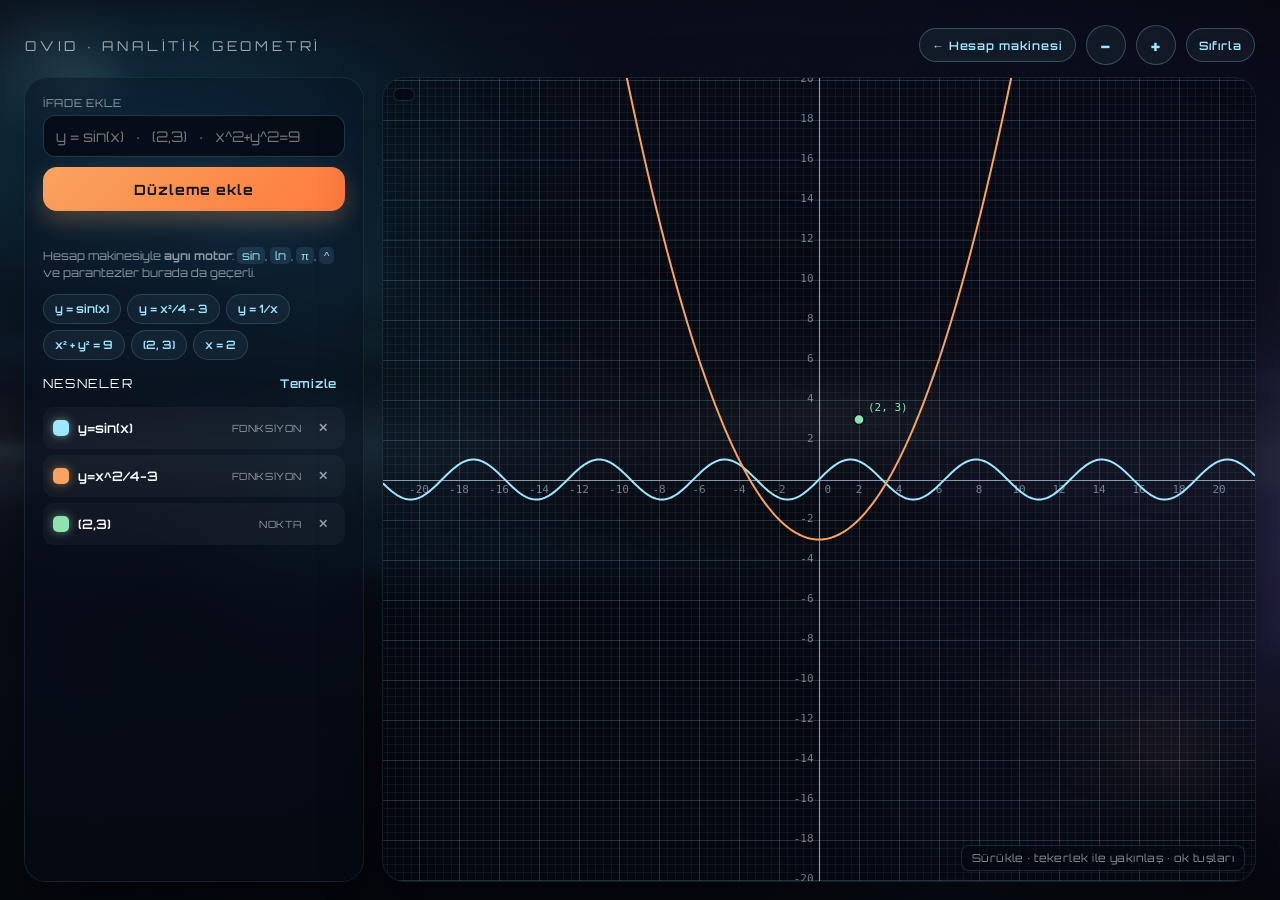
==== geometri.html @ 6dfebd9d "Add an analytic geometry page and split the engine out to share it The interaction model is the one " ====
<!DOCTYPE html>
<html lang="tr">
<head>
    <meta charset="UTF-8">
    <meta name="viewport" content="width=device-width, initial-scale=1.0">
    <meta name="description" content="Ovid Analitik Geometri — fonksiyon, nokta ve çemberleri koordinat düzleminde çiz. Hesap makinesiyle aynı motoru kullanır.">
    <meta name="theme-color" content="#05070d">
    <title>Ovid — Analitik Geometri</title>
    <link rel="manifest" href="manifest.json">
    <link rel="preconnect" href="https://fonts.googleapis.com">
    <link rel="preconnect" href="https://fonts.gstatic.com" crossorigin>
    <link href="https://fonts.googleapis.com/css2?family=Orbitron:wght@400;500;600;700;800;900&display=swap" rel="stylesheet">
    <link rel="stylesheet" href="style.css">
</head>
<body class="geo-page">

<div class="sky" aria-hidden="true">
  <div class="base"></div>
  <div class="bleed anim"></div>
  <div class="band anim"></div>
  <div class="neb neb-a anim"></div>
  <div class="neb neb-b anim"></div>
  <div class="wisp wisp-a anim"></div>
  <div class="wisp wisp-b anim"></div>
  <div class="neb neb-c anim"></div>
  <div class="dust anim"></div>
  <div class="graticule"></div>
  <div class="grain"></div>
  <div class="vignette"></div>
</div>

<header class="app-header">
    <h1 class="app-title">OVID · ANALİTİK GEOMETRİ</h1>

    <div class="header-tools">
        <a class="chip" href="index.html">← Hesap makinesi</a>
        <button id="zoom-out" class="icon-btn" type="button" aria-label="Uzaklaş" title="Uzaklaş">−</button>
        <button id="zoom-in" class="icon-btn" type="button" aria-label="Yakınlaş" title="Yakınlaş">+</button>
        <button id="zoom-reset" class="chip" type="button" title="Görünümü sıfırla">Sıfırla</button>
    </div>
</header>

<main class="geo-main">

    <!-- NESNE LİSTESİ -->
    <aside class="geo-side">
        <form id="obj-form" autocomplete="off">
            <label class="field">
                <span>İfade ekle</span>
                <input id="obj-input" type="text" spellcheck="false"
                       placeholder="y = sin(x)   ·   (2,3)   ·   x^2+y^2=9"
                       aria-describedby="obj-hint">
            </label>
            <button type="submit" class="mission-submit">Düzleme ekle</button>
        </form>

        <div id="obj-error" class="geo-error" role="status" aria-live="polite"></div>

        <p class="panel-hint" id="obj-hint">
            Hesap makinesiyle <strong>aynı motor</strong>: <code>sin</code>, <code>ln</code>,
            <code>π</code>, <code>^</code> ve parantezler burada da geçerli.
        </p>

        <div class="geo-samples">
            <button class="sample" type="button" data-expr="y=sin(x)">y = sin(x)</button>
            <button class="sample" type="button" data-expr="y=x^2/4-3">y = x²/4 − 3</button>
            <button class="sample" type="button" data-expr="y=1/x">y = 1/x</button>
            <button class="sample" type="button" data-expr="x^2+y^2=9">x² + y² = 9</button>
            <button class="sample" type="button" data-expr="(2,3)">(2, 3)</button>
            <button class="sample" type="button" data-expr="x=2">x = 2</button>
        </div>

        <div class="panel-head">
            <span>Nesneler</span>
            <button id="obj-clear" class="text-btn" type="button">Temizle</button>
        </div>

        <ul id="obj-list" class="obj-list"></ul>
        <p id="obj-empty" class="panel-empty" hidden>Henüz nesne yok.</p>
    </aside>

    <!-- DÜZLEM -->
    <section class="geo-plane">
        <canvas id="plane" tabindex="0"
                aria-label="Koordinat düzlemi. Ok tuşlarıyla kaydır, artı ve eksi ile yakınlaş."></canvas>
        <div id="readout" class="geo-readout" aria-live="off"></div>
        <div class="geo-hint">Sürükle · tekerlek ile yakınlaş · ok tuşları</div>
    </section>

</main>

<script src="engine.js"></script>
<script src="geometri.js"></script>
</body>
</html>
---- style.css ----
* {
    margin: 0;
    padding: 0;
    box-sizing: border-box;
}

:root {
    --display-bg: rgba(4, 9, 18, 0.55);
    --panel-bg: rgba(8, 16, 28, 0.55);
    --button-bg: rgba(255, 255, 255, 0.045);
    --button-hover: rgba(255, 255, 255, 0.11);
    --sci-bg: rgba(159, 231, 255, 0.06);
    --sci-hover: rgba(159, 231, 255, 0.14);
    --operator-color: #9fe7ff;
    --accent-color: #f8a45f;
    --text-color: #f5fbff;
    --muted-color: rgba(245, 251, 255, 0.55);
    --border-glow: rgba(159, 231, 255, 0.22);
    --ground: #05070d;

    /* fluid sizing tokens: scale with viewport instead of hard breakpoint cliffs */
    --gap-sm: clamp(5px, 1.2vh, 9px);
    --gap-md: clamp(7px, 1.9vw, 14px);
    --btn-h: clamp(44px, 8.4vh, 68px);
    --sci-h: clamp(30px, 5vh, 42px);
    --display-h: clamp(88px, 13.5vh, 150px);
}

html {
    height: 100%;
    color-scheme: dark;
}

body {
    min-height: 100vh;
    min-height: 100dvh;
    display: flex;
    flex-direction: column;
    overflow-x: hidden;
    overflow-y: auto;
    position: relative;
    isolation: isolate;
    background-color: #05070d;
    font-family: 'Orbitron', 'Segoe UI', sans-serif;
    color: var(--text-color);
}

/* ================= BACKGROUND =================
   The sky is drawn, not downloaded. Layer order behind the UI:
     -4  .sky      pure-CSS deep field (nebulae, dust, cluster, hero stars)
     -3  #skyflow  canvas parallax — the only part CSS cannot fake
     -1  .star-map contributor stars
   ============================================== */

#skyflow {
    position: fixed;
    inset: 0;
    z-index: -3;
    pointer-events: none;
    overflow: hidden;
}

#skyflow canvas {
    position: absolute;
    inset: 0;
    width: 100%;
    height: 100%;
    display: block;
}

/* a pool of calm at the centre so the readout always wins over the motion */
#skyflow::after {
    content: "";
    position: absolute;
    inset: -1px;
    background:
        radial-gradient(ellipse 30% 40% at 50% 50%, rgba(5, 7, 13, 0.82), rgba(5, 7, 13, 0.40) 55%, rgba(5, 7, 13, 0) 80%),
        radial-gradient(ellipse 130% 105% at 50% 50%, rgba(5, 7, 13, 0) 64%, rgba(5, 7, 13, 0.22) 100%);
}

/* ===========================================================================
   THE SKY — fixed, full-viewport, inert, behind all content.

   back .. front
     1  .base       deep wash, four colour zones         static
     2  .bleed      conic hue bleed                      160s rotate
     3  .band       galactic band + mottling             190s breathe
     4  .neb-a      cyan / teal cloud        screen      128s breathe
     5  .neb-b      indigo / violet cloud    screen      164s breathe
     6  .wisp-a     cyan filaments           screen      210s
     7  .wisp-b     violet filaments         screen      178s
     8  .neb-c      amber ember (sparing)    screen       96s breathe
     9  .dust       dark lanes               multiply    230s counter-drift
    --  moving stars are drawn by the canvas layer above, not here
    14  .heroes     bright suns + spikes                 twinkle
    15  .graticule  instrument hairlines                 static
    16  .grain      sensor noise (anti-banding)          static
    17  .vignette   falloff                              static
   =========================================================================== */

.sky {
  position: fixed;
  inset: 0;
  z-index: -4;
  pointer-events: none;
  overflow: hidden;
  background: var(--ground);
  isolation: isolate;   /* keep blend modes inside the sky */
  contain: strict;      /* nothing here can affect page layout or paint */
}
.sky > * {
  position: absolute;
  inset: 0;
  backface-visibility: hidden;
}
.sky .anim {
  animation-timing-function: ease-in-out;
  animation-iteration-count: infinite;
  will-change: transform, opacity;
}

/* --- 1. base wash --------------------------------------------------------
   Wide, shallow gradients sized in vmax so a 1440px desktop and a 375px phone
   see the same composition rather than the phone seeing one flat corner.
   Nothing here is a hard edge: a long exposure has none.                    */
.base {
  background:
    radial-gradient(92vmax 70vmax at 15% 6%,    rgba(30, 96, 130, .30) 0%, rgba(18, 52, 86, .11) 36%, rgba(5, 7, 13, 0) 66%),
    radial-gradient(76vmax 82vmax at 93% 20%,   rgba(50, 54, 130, .24) 0%, rgba(26, 30, 78, .09) 40%, rgba(5, 7, 13, 0) 68%),
    radial-gradient(84vmax 62vmax at 82% 100%,  rgba(92, 52, 108, .16) 0%, rgba(40, 24, 58, .06) 42%, rgba(5, 7, 13, 0) 70%),
    radial-gradient(52vmax 52vmax at 0% 88%,    rgba(14, 70, 84, .15) 0%, rgba(5, 7, 13, 0) 60%),
    /* the cavity: keeps most of the frame genuinely black so the clouds have
       something to be bright against */
    radial-gradient(64vmax 48vmax at 46% 74%,   rgba(3, 4, 9, .70) 0%, rgba(3, 4, 9, .25) 52%, rgba(5, 7, 13, 0) 82%),
    radial-gradient(150vmax 130vmax at 50% 46%, rgba(5, 7, 13, .10) 0%, rgba(4, 5, 11, .82) 70%, rgba(2, 3, 7, .96) 100%),
    var(--ground);
}

/* --- 2. colour bleed -----------------------------------------------------
   A conic sweep at very low opacity: the field is never one flat hue, it
   drifts warm-cool around the frame the way a stacked exposure does.        */
.bleed {
  inset: -50%;
  opacity: .3;
  mix-blend-mode: screen;
  background: conic-gradient(from 200deg at 50% 50%,
    rgba(24, 84, 116, .16) 0deg,
    rgba(52, 56, 132, .13) 78deg,
    rgba(96, 56, 112, .10) 155deg,
    rgba(140, 92, 60, .07) 218deg,
    rgba(30, 92, 112, .13) 296deg,
    rgba(24, 84, 116, .16) 360deg);
  animation-name: bleed-turn;
  animation-duration: 300s;
  animation-timing-function: linear;
}
@keyframes bleed-turn {
  from { transform: rotate(0deg)   scale(1); }
  to   { transform: rotate(360deg) scale(1); }
}

/* --- 3. galactic band ----------------------------------------------------
   An elongated wash of unresolved starlight, mottled so it isn't a stripe.
   Oversized before rotation so the corners are never exposed.               */
.band {
  inset: -45%;
  mix-blend-mode: screen;
  background:
    /* mottling — brighter knots along the band */
    radial-gradient(26vmax 7vmax at 22% 50%, rgba(190, 216, 240, .10) 0%, transparent 72%),
    radial-gradient(20vmax 5vmax at 58% 48%, rgba(214, 234, 252, .12) 0%, transparent 70%),
    radial-gradient(30vmax 6vmax at 82% 52%, rgba(168, 200, 232, .08) 0%, transparent 74%),
    /* the band itself */
    linear-gradient(0deg,
      rgba(5, 7, 13, 0)         41%,
      rgba(104, 142, 180, .055) 46.5%,
      rgba(176, 208, 236, .115) 50%,
      rgba(104, 142, 180, .055) 53.5%,
      rgba(5, 7, 13, 0)         59%);
  animation-name: band-breathe;
  animation-duration: 190s;
}
@keyframes band-breathe {
  0%, 100% { transform: rotate(-24deg) translate3d(0, 0, 0) scale(1);     opacity: .70; }
  50%      { transform: rotate(-24deg) translate3d(-1.4%, .9%, 0) scale(1.05); opacity: 1; }
}

/* --- 4/5/8. nebula clouds ------------------------------------------------
   No filter:blur() anywhere. The softness is baked into the gradient stops,
   so animating transform never forces the layer to be re-blurred per frame.  */
.neb { inset: -25%; mix-blend-mode: screen; }

.neb-a {
  background:
    radial-gradient(48vmax 36vmax at 24% 27%, rgba(28, 148, 192, .40) 0%, rgba(20, 96, 140, .18) 34%, rgba(12, 52, 88, .05) 58%, transparent 76%),
    radial-gradient(28vmax 40vmax at 36% 43%, rgba(58, 186, 218, .20) 0%, rgba(26, 108, 150, .07) 42%, transparent 72%),
    radial-gradient(12vmax 10vmax at 19% 21%, rgba(159, 231, 255, .26) 0%, transparent 68%),
    radial-gradient(6vmax 5vmax at 21% 23%,   rgba(214, 246, 255, .22) 0%, transparent 66%),
    radial-gradient(9vmax 7vmax  at 30% 33%,  rgba(120, 214, 246, .16) 0%, transparent 70%),
    radial-gradient(56vmax 26vmax at 58% 14%, rgba(32, 84, 140, .15) 0%, transparent 72%);
  animation-name: breathe-a;
  animation-duration: 128s;
}
@keyframes breathe-a {
  0%, 100% { transform: translate3d(0, 0, 0) scale(1);          opacity: .70; }
  50%      { transform: translate3d(2%, -1.5%, 0) scale(1.09);  opacity: 1; }
}

.neb-b {
  background:
    radial-gradient(44vmax 42vmax at 80% 64%, rgba(80, 80, 178, .30) 0%, rgba(48, 48, 118, .13) 38%, transparent 70%),
    radial-gradient(26vmax 30vmax at 90% 50%, rgba(132, 96, 196, .18) 0%, transparent 66%),
    radial-gradient(11vmax 10vmax at 84% 60%, rgba(168, 138, 224, .16) 0%, transparent 68%),
    radial-gradient(24vmax 20vmax at 66% 82%, rgba(46, 104, 176, .16) 0%, transparent 72%),
    radial-gradient(38vmax 22vmax at 38% 94%, rgba(40, 60, 130, .13) 0%, transparent 74%);
  animation-name: breathe-b;
  animation-duration: 164s;
}
@keyframes breathe-b {
  0%, 100% { transform: translate3d(0, 0, 0) scale(1.06);       opacity: .95; }
  50%      { transform: translate3d(-2.2%, 1.2%, 0) scale(1);   opacity: .64; }
}

/* --- 6/7. filaments ------------------------------------------------------
   Rotated elements holding very elongated ellipses. This directional streaking
   is what separates "nebula" from "purple blob" — CSS radial-gradients can't
   be rotated individually, so the whole layer is rotated instead.            */
.wisp { inset: -45%; mix-blend-mode: screen; }

.wisp-a {
  background:
    radial-gradient(34vmax 2.6vmax at 34% 44%, rgba(72, 202, 240, .15) 0%, transparent 74%),
    radial-gradient(25vmax 1.8vmax at 26% 50%, rgba(159, 231, 255, .12) 0%, transparent 72%),
    radial-gradient(42vmax 3.4vmax at 47% 56%, rgba(40, 148, 200, .11) 0%, transparent 76%),
    radial-gradient(18vmax 1.4vmax at 30% 39%, rgba(200, 244, 255, .10) 0%, transparent 70%);
  animation-name: wisp-a-move;
  animation-duration: 210s;
}
@keyframes wisp-a-move {
  0%, 100% { transform: rotate(-34deg) translate3d(0, 0, 0) scale(1);    opacity: .62; }
  50%      { transform: rotate(-34deg) translate3d(1.6%, -1%, 0) scale(1.07); opacity: 1; }
}

.wisp-b {
  background:
    radial-gradient(38vmax 2.8vmax at 62% 52%, rgba(124, 96, 214, .13) 0%, transparent 74%),
    radial-gradient(27vmax 2vmax   at 70% 46%, rgba(78, 110, 220, .11) 0%, transparent 72%),
    radial-gradient(21vmax 1.6vmax at 58% 60%, rgba(168, 132, 232, .09) 0%, transparent 72%);
  animation-name: wisp-b-move;
  animation-duration: 178s;
}
@keyframes wisp-b-move {
  0%, 100% { transform: rotate(19deg) translate3d(0, 0, 0) scale(1.05);  opacity: .95; }
  50%      { transform: rotate(19deg) translate3d(-1.4%, 1.2%, 0) scale(1); opacity: .55; }
}

/* amber is the rare accent: one small warm ember, deliberately faint */
.neb-c {
  background:
    radial-gradient(16vmax 13vmax at 77% 72%, rgba(248, 164, 95, .20) 0%, rgba(186, 104, 56, .07) 42%, transparent 72%),
    radial-gradient(6vmax 5vmax   at 78% 73%, rgba(255, 202, 154, .17) 0%, transparent 64%),
    radial-gradient(9vmax 4vmax   at 71% 68%, rgba(248, 164, 95, .09) 0%, transparent 70%),
    radial-gradient(11vmax 9vmax  at 10% 9%,  rgba(248, 164, 95, .05) 0%, transparent 70%);
  animation-name: breathe-c;
  animation-duration: 96s;
}
@keyframes breathe-c {
  0%, 100% { transform: translate3d(0, 0, 0) scale(1);           opacity: .55; }
  50%      { transform: translate3d(-1%, -.8%, 0) scale(1.12);   opacity: .95; }
}

/* --- 9. dark dust lanes --------------------------------------------------
   Multiplying the ground colour back over the clouds carves negative space
   into them. Rotated so the lanes run with the band, not across it.          */
.dust {
  inset: -45%;
  mix-blend-mode: multiply;
  opacity: .9;
  /* Every stop runs colour -> fully transparent at 100%, so there is no edge
     anywhere; aspect ratios stay under ~4:1 so these read as density, not as
     streaks across the plate. */
  background:
    radial-gradient(20vmax 6vmax   at 37% 45%, rgba(5, 7, 13, .60), rgba(5, 7, 13, 0) 100%),
    radial-gradient(13vmax 4.5vmax at 25% 49%, rgba(5, 7, 13, .50), rgba(5, 7, 13, 0) 100%),
    radial-gradient(24vmax 7vmax   at 57% 53%, rgba(5, 7, 13, .52), rgba(5, 7, 13, 0) 100%),
    radial-gradient(11vmax 8vmax   at 45% 38%, rgba(5, 7, 13, .42), rgba(5, 7, 13, 0) 100%),
    radial-gradient(16vmax 5vmax   at 70% 58%, rgba(5, 7, 13, .46), rgba(5, 7, 13, 0) 100%),
    radial-gradient(9vmax 7vmax    at 64% 66%, rgba(5, 7, 13, .34), rgba(5, 7, 13, 0) 100%),
    radial-gradient(13vmax 4vmax   at 81% 43%, rgba(5, 7, 13, .38), rgba(5, 7, 13, 0) 100%),
    radial-gradient(8vmax 6vmax    at 30% 61%, rgba(5, 7, 13, .32), rgba(5, 7, 13, 0) 100%),
    radial-gradient(15vmax 5vmax   at 18% 40%, rgba(5, 7, 13, .36), rgba(5, 7, 13, 0) 100%);
  animation-name: dust-drift;
  animation-duration: 230s;
}
@keyframes dust-drift {
  0%, 100% { transform: rotate(-30deg) translate3d(0, 0, 0) scale(1.04); }
  50%      { transform: rotate(-30deg) translate3d(-1.4%, .9%, 0) scale(1); }
}

/* --- 13b. globular cluster ----------------------------------------------
   A single non-tiling knot of resolved pinpoints with its own unresolved
   glow, sitting inside the cyan nebulosity. Pure detail — but it is the
   detail that makes the frame read as a telescope plate. */
.cluster {
  inset: auto;
  left: 23%; top: 31%;
  width: 150px; height: 150px;
  margin: -75px 0 0 -75px;
  background-image:
    radial-gradient(circle at 124.93px 20.67px,rgba(255,255,255,0.54) 0,rgba(255,255,255,0.54) 0.51px,rgba(255,255,255,0.16) 0.97px,rgba(255,255,255,0) 1.73px),radial-gradient(circle at 62.63px 108.38px,rgba(208,232,255,0.5) 0,rgba(208,232,255,0.5) 0.96px,rgba(208,232,255,0.15) 1.83px,rgba(208,232,255,0) 3.27px),radial-gradient(circle at 56.65px 118.75px,rgba(208,232,255,0.51) 0,rgba(208,232,255,0.51) 0.79px,rgba(208,232,255,0.15) 1.49px,rgba(208,232,255,0) 2.67px),radial-gradient(circle at 123.86px 118.48px,rgba(208,232,255,0.49) 0,rgba(208,232,255,0.49) 0.54px,rgba(208,232,255,0.15) 1.03px,rgba(208,232,255,0) 1.84px),radial-gradient(circle at 90.01px 122.84px,rgba(255,255,255,0.5) 0,rgba(255,255,255,0.5) 0.79px,rgba(255,255,255,0.15) 1.5px,rgba(255,255,255,0) 2.68px),radial-gradient(circle at 69.11px 14.01px,rgba(255,255,255,0.59) 0,rgba(255,255,255,0.59) 0.56px,rgba(255,255,255,0.18) 1.07px,rgba(255,255,255,0) 1.91px),radial-gradient(circle at 137.62px 90.5px,rgba(208,232,255,0.41) 0,rgba(208,232,255,0.41) 0.55px,rgba(208,232,255,0.12) 1.05px,rgba(208,232,255,0) 1.88px),radial-gradient(circle at 80.92px 120.73px,rgba(208,232,255,0.71) 0,rgba(208,232,255,0.71) 0.73px,rgba(208,232,255,0.21) 1.4px,rgba(208,232,255,0) 2.5px),radial-gradient(circle at 60.76px 134.28px,rgba(255,255,255,0.46) 0,rgba(255,255,255,0.46) 0.61px,rgba(255,255,255,0.14) 1.16px,rgba(255,255,255,0) 2.08px),radial-gradient(circle at 101.43px 133.52px,rgba(255,255,255,0.38) 0,rgba(255,255,255,0.38) 0.63px,rgba(255,255,255,0.11) 1.19px,rgba(255,255,255,0) 2.13px),radial-gradient(circle at 32.55px 39.31px,rgba(208,232,255,0.39) 0,rgba(208,232,255,0.39) 0.71px,rgba(208,232,255,0.12) 1.34px,rgba(208,232,255,0) 2.41px),radial-gradient(circle at 138.97px 100.19px,rgba(255,255,255,0.51) 0,rgba(255,255,255,0.51) 0.56px,rgba(255,255,255,0.15) 1.07px,rgba(255,255,255,0) 1.92px),radial-gradient(circle at 30.9px 66.41px,rgba(208,232,255,0.46) 0,rgba(208,232,255,0.46) 0.67px,rgba(208,232,255,0.14) 1.27px,rgba(208,232,255,0) 2.27px),radial-gradient(circle at 7.15px 88.17px,rgba(208,232,255,0.42) 0,rgba(208,232,255,0.42) 0.52px,rgba(208,232,255,0.13) 0.99px,rgba(208,232,255,0) 1.78px),radial-gradient(circle at 106.89px 39.19px,rgba(208,232,255,0.41) 0,rgba(208,232,255,0.41) 0.81px,rgba(208,232,255,0.12) 1.55px,rgba(208,232,255,0) 2.77px),radial-gradient(circle at 133.67px 63.54px,rgba(208,232,255,0.38) 0,rgba(208,232,255,0.38) 0.6px,rgba(208,232,255,0.11) 1.14px,rgba(208,232,255,0) 2.04px),radial-gradient(circle at 17.66px 49.49px,rgba(208,232,255,0.6) 0,rgba(208,232,255,0.6) 0.61px,rgba(208,232,255,0.18) 1.15px,rgba(208,232,255,0) 2.06px),radial-gradient(circle at 24.1px 85.63px,rgba(255,255,255,0.64) 0,rgba(255,255,255,0.64) 0.61px,rgba(255,255,255,0.19) 1.16px,rgba(255,255,255,0) 2.08px),radial-gradient(circle at 137.29px 85.6px,rgba(255,255,255,0.61) 0,rgba(255,255,255,0.61) 0.54px,rgba(255,255,255,0.18) 1.02px,rgba(255,255,255,0) 1.83px),radial-gradient(circle at 80.01px 23.59px,rgba(208,232,255,0.56) 0,rgba(208,232,255,0.56) 0.6px,rgba(208,232,255,0.17) 1.14px,rgba(208,232,255,0) 2.04px),radial-gradient(circle at 87.81px 12.24px,rgba(208,232,255,0.59) 0,rgba(208,232,255,0.59) 0.56px,rgba(208,232,255,0.18) 1.07px,rgba(208,232,255,0) 1.91px),radial-gradient(circle at 66.92px 140.73px,rgba(255,255,255,0.55) 0,rgba(255,255,255,0.55) 0.6px,rgba(255,255,255,0.16) 1.15px,rgba(255,255,255,0) 2.05px),radial-gradient(circle at 106.39px 66.7px,rgba(255,255,255,0.46) 0,rgba(255,255,255,0.46) 0.7px,rgba(255,255,255,0.14) 1.34px,rgba(255,255,255,0) 2.4px),radial-gradient(circle at 74.3px 37.39px,rgba(208,232,255,0.72) 0,rgba(208,232,255,0.72) 0.59px,rgba(208,232,255,0.22) 1.12px,rgba(208,232,255,0) 2px),radial-gradient(circle at 61.91px 103.94px,rgba(208,232,255,0.66) 0,rgba(208,232,255,0.66) 0.55px,rgba(208,232,255,0.2) 1.05px,rgba(208,232,255,0) 1.88px),radial-gradient(circle at 36.53px 113.1px,rgba(208,232,255,0.66) 0,rgba(208,232,255,0.66) 0.76px,rgba(208,232,255,0.2) 1.45px,rgba(208,232,255,0) 2.6px),radial-gradient(circle at 27.04px 30.12px,rgba(208,232,255,0.5) 0,rgba(208,232,255,0.5) 0.52px,rgba(208,232,255,0.15) 0.98px,rgba(208,232,255,0) 1.75px),radial-gradient(circle at 49.65px 114.66px,rgba(208,232,255,0.47) 0,rgba(208,232,255,0.47) 0.79px,rgba(208,232,255,0.14) 1.5px,rgba(208,232,255,0) 2.68px),radial-gradient(circle at 24.99px 84.06px,rgba(208,232,255,0.4) 0,rgba(208,232,255,0.4) 0.74px,rgba(208,232,255,0.12) 1.41px,rgba(208,232,255,0) 2.53px),radial-gradient(circle at 113.23px 38.68px,rgba(208,232,255,0.6) 0,rgba(208,232,255,0.6) 0.56px,rgba(208,232,255,0.18) 1.06px,rgba(208,232,255,0) 1.9px),radial-gradient(circle at 62.2px 108.96px,rgba(208,232,255,0.68) 0,rgba(208,232,255,0.68) 0.85px,rgba(208,232,255,0.2) 1.61px,rgba(208,232,255,0) 2.89px),radial-gradient(circle at 64.72px 100.61px,rgba(208,232,255,0.65) 0,rgba(208,232,255,0.65) 0.64px,rgba(208,232,255,0.19) 1.21px,rgba(208,232,255,0) 2.17px),radial-gradient(circle at 116.54px 83.12px,rgba(208,232,255,0.7) 0,rgba(208,232,255,0.7) 0.55px,rgba(208,232,255,0.21) 1.05px,rgba(208,232,255,0) 1.88px),radial-gradient(circle at 91.22px 66.72px,rgba(208,232,255,0.65) 0,rgba(208,232,255,0.65) 1.26px,rgba(208,232,255,0.2) 2.39px,rgba(208,232,255,0) 4.27px),radial-gradient(circle at 60.04px 40.15px,rgba(208,232,255,0.53) 0,rgba(208,232,255,0.53) 0.84px,rgba(208,232,255,0.16) 1.6px,rgba(208,232,255,0) 2.85px),radial-gradient(circle at 54.78px 100.1px,rgba(255,255,255,0.77) 0,rgba(255,255,255,0.77) 0.62px,rgba(255,255,255,0.23) 1.17px,rgba(255,255,255,0) 2.1px),radial-gradient(circle at 103.1px 138.35px,rgba(255,255,255,0.4) 0,rgba(255,255,255,0.4) 0.57px,rgba(255,255,255,0.12) 1.09px,rgba(255,255,255,0) 1.94px),radial-gradient(circle at 58.1px 51.49px,rgba(255,255,255,0.75) 0,rgba(255,255,255,0.75) 0.59px,rgba(255,255,255,0.22) 1.13px,rgba(255,255,255,0) 2.01px),radial-gradient(circle at 112.41px 88.38px,rgba(208,232,255,0.66) 0,rgba(208,232,255,0.66) 0.94px,rgba(208,232,255,0.2) 1.79px,rgba(208,232,255,0) 3.2px),radial-gradient(circle at 22.59px 52.47px,rgba(208,232,255,0.48) 0,rgba(208,232,255,0.48) 0.62px,rgba(208,232,255,0.15) 1.19px,rgba(208,232,255,0) 2.12px),radial-gradient(circle at 100.02px 33.07px,rgba(255,255,255,0.64) 0,rgba(255,255,255,0.64) 0.69px,rgba(255,255,255,0.19) 1.32px,rgba(255,255,255,0) 2.36px),radial-gradient(circle at 104.55px 59.71px,rgba(208,232,255,0.51) 0,rgba(208,232,255,0.51) 0.92px,rgba(208,232,255,0.15) 1.74px,rgba(208,232,255,0) 3.12px),radial-gradient(circle at 82.12px 116.03px,rgba(208,232,255,0.62) 0,rgba(208,232,255,0.62) 0.8px,rgba(208,232,255,0.18) 1.52px,rgba(208,232,255,0) 2.72px),radial-gradient(circle at 45.91px 18.4px,rgba(255,255,255,0.49) 0,rgba(255,255,255,0.49) 0.63px,rgba(255,255,255,0.15) 1.2px,rgba(255,255,255,0) 2.15px),radial-gradient(circle at 14.34px 97.49px,rgba(255,255,255,0.55) 0,rgba(255,255,255,0.55) 0.51px,rgba(255,255,255,0.16) 0.97px,rgba(255,255,255,0) 1.74px),radial-gradient(circle at 108.89px 48.6px,rgba(208,232,255,0.63) 0,rgba(208,232,255,0.63) 0.61px,rgba(208,232,255,0.19) 1.15px,rgba(208,232,255,0) 2.06px),radial-gradient(circle at 90.45px 80.83px,rgba(208,232,255,0.51) 0,rgba(208,232,255,0.51) 0.95px,rgba(208,232,255,0.15) 1.8px,rgba(208,232,255,0) 3.23px),radial-gradient(circle at 45.57px 128.21px,rgba(208,232,255,0.39) 0,rgba(208,232,255,0.39) 0.56px,rgba(208,232,255,0.12) 1.06px,rgba(208,232,255,0) 1.89px),radial-gradient(circle at 91.19px 94.04px,rgba(208,232,255,0.68) 0,rgba(208,232,255,0.68) 0.52px,rgba(208,232,255,0.21) 0.99px,rgba(208,232,255,0) 1.77px),radial-gradient(circle at 64.62px 51.37px,rgba(208,232,255,0.79) 0,rgba(208,232,255,0.79) 0.96px,rgba(208,232,255,0.24) 1.82px,rgba(208,232,255,0) 3.25px),radial-gradient(circle at 88.93px 71.11px,rgba(255,255,255,0.59) 0,rgba(255,255,255,0.59) 0.98px,rgba(255,255,255,0.18) 1.86px,rgba(255,255,255,0) 3.33px),radial-gradient(circle at 65.87px 47.94px,rgba(208,232,255,0.61) 0,rgba(208,232,255,0.61) 0.73px,rgba(208,232,255,0.18) 1.39px,rgba(208,232,255,0) 2.48px),
    radial-gradient(circle closest-side, rgba(190, 230, 255, .09) 0%, rgba(110, 180, 224, .03) 36%, rgba(159, 231, 255, 0) 68%);
  background-repeat: no-repeat;
  animation-name: cluster-breathe;
  animation-duration: 74s;
  animation-timing-function: ease-in-out;
  animation-iteration-count: infinite;
  will-change: transform, opacity;
}
@keyframes cluster-breathe {
  0%, 100% { transform: scale(1);    opacity: .78; }
  50%      { transform: scale(1.04); opacity: 1; }
}

/* --- 14. hero stars ------------------------------------------------------ */
.hero {
  position: absolute;
  width: var(--s); height: var(--s);
  margin-left: calc(var(--s) / -2);
  margin-top: calc(var(--s) / -2);
  opacity: var(--base);
  background: radial-gradient(circle closest-side,
    rgba(255, 255, 255, .98) 0%,
    rgba(255, 255, 255, .62) 5%,
    rgba(var(--tint), .34) 12%,
    rgba(var(--tint), .13) 25%,
    rgba(var(--tint), .04) 45%,
    rgba(var(--tint), 0)   72%);
  animation-name: twinkle;
  animation-timing-function: ease-in-out;
  animation-iteration-count: infinite;
  will-change: transform, opacity;
}
/* four-point diffraction spikes — what makes it read as a telescope plate */
.hero::before, .hero::after {
  content: "";
  position: absolute;
  left: 50%; top: 50%;
  width: calc(var(--s) * var(--spike));
  height: 1px;
  margin-left: calc(var(--s) * var(--spike) / -2);
  margin-top: -.5px;
  background: linear-gradient(90deg,
    rgba(var(--tint), 0)   0%,
    rgba(var(--tint), .06) 32%,
    rgba(255, 255, 255, .38) 50%,
    rgba(var(--tint), .06) 68%,
    rgba(var(--tint), 0)   100%);
}
.hero::after { transform: rotate(90deg); transform-origin: 50% 50%; }
@keyframes twinkle {
  0%, 100% { transform: scale(.90); opacity: calc(var(--base) * .58); }
  50%      { transform: scale(1.07); opacity: var(--base); }
}

  .h1 { --s: 74px; --tint: 159,231,255; --spike: 3.6; --base: 0.8;
    left: 16%; top: 21%; animation-duration: 11s; animation-delay: 0s; }
  .h2 { --s: 96px; --tint: 255,224,192; --spike: 4; --base: 0.95;
    left: 73%; top: 15%; animation-duration: 15s; animation-delay: -4s; }
  .h3 { --s: 60px; --tint: 159,231,255; --spike: 3.2; --base: 0.62;
    left: 89%; top: 62%; animation-duration: 9s; animation-delay: -2s; }
  .h4 { --s: 66px; --tint: 248,164,95; --spike: 3.2; --base: 0.55;
    left: 29%; top: 79%; animation-duration: 13s; animation-delay: -7s; }
  .h5 { --s: 46px; --tint: 208,232,255; --spike: 2.8; --base: 0.42;
    left: 60%; top: 41%; animation-duration: 8s; animation-delay: -5s; }
  .h6 { --s: 52px; --tint: 208,232,255; --spike: 2.8; --base: 0.46;
    left: 7%; top: 58%; animation-duration: 17s; animation-delay: -11s; }
  .h7 { --s: 50px; --tint: 159,231,255; --spike: 2.8; --base: 0.4;
    left: 44%; top: 7%; animation-duration: 12s; animation-delay: -9s; }

/* --- 15. instrument graticule -------------------------------------------
   Measurement hairlines at the threshold of visibility, masked out of the
   centre so they never compete with the UI. Plate texture, not decoration.  */
.graticule {
  opacity: .34;
  background:
    repeating-linear-gradient(90deg, rgba(159, 231, 255, .05) 0 1px, transparent 1px 128px),
    repeating-linear-gradient(0deg,  rgba(159, 231, 255, .04) 0 1px, transparent 1px 128px);
  -webkit-mask-image: radial-gradient(115% 105% at 50% 50%, transparent 34%, rgba(0, 0, 0, .45) 68%, #000 100%);
          mask-image: radial-gradient(115% 105% at 50% 50%, transparent 34%, rgba(0, 0, 0, .45) 68%, #000 100%);
}

/* --- 16. sensor grain ----------------------------------------------------
   Two passes. 'overlay' dithers the huge soft gradients — this is the
   anti-banding workhorse on a wide display. 'screen' adds hot-pixel glitter. */
.grain {
  background-image: url("data:image/svg+xml,%3Csvg xmlns='http://www.w3.org/2000/svg' width='220' height='220'%3E%3Cfilter id='n' x='0' y='0'%3E%3CfeTurbulence type='fractalNoise' baseFrequency='0.9' numOctaves='4' seed='7' stitchTiles='stitch'/%3E%3C/filter%3E%3Crect width='220' height='220' filter='url(%23n)'/%3E%3C/svg%3E");
  background-size: 220px 220px;
  opacity: .14;
  mix-blend-mode: overlay;
}
.grain-2 {
  background-image: url("data:image/svg+xml,%3Csvg xmlns='http://www.w3.org/2000/svg' width='180' height='180'%3E%3Cfilter id='n' x='0' y='0'%3E%3CfeTurbulence type='fractalNoise' baseFrequency='0.62' numOctaves='3' seed='19' stitchTiles='stitch'/%3E%3C/filter%3E%3Crect width='180' height='180' filter='url(%23n)'/%3E%3C/svg%3E");
  background-size: 180px 180px;
  opacity: .04;
  mix-blend-mode: screen;
}

/* --- 17. vignette -------------------------------------------------------- */
.vignette {
  background:
    radial-gradient(122% 100% at 50% 44%, transparent 22%, rgba(4, 6, 12, .30) 52%, rgba(3, 4, 9, .74) 82%, rgba(1, 2, 5, .96) 100%),
    linear-gradient(180deg, rgba(4, 6, 12, .46) 0%, transparent 18%, transparent 72%, rgba(4, 6, 12, .60) 100%);
}

/* ===========================================================================
   REDUCED MOTION — the sky holds its pose.
   =========================================================================== */
@media (prefers-reduced-motion: reduce) {
  .sky *, .sky *::before, .sky *::after {
    animation: none !important;
    transition: none !important;
  }
  /* park the breathing layers near their mid-state so nothing looks unfinished */
  .band   { transform: rotate(-24deg) scale(1.03); opacity: .86; }
  .neb-a  { transform: scale(1.05); opacity: .88; }
  .neb-b  { transform: scale(1.03); opacity: .82; }
  .neb-c  { transform: scale(1.06); opacity: .78; }
  .wisp-a { transform: rotate(-34deg) scale(1.04); opacity: .84; }
  .wisp-b { transform: rotate(19deg) scale(1.03); opacity: .78; }
  .dust   { transform: rotate(-30deg) scale(1.02); }
  .hero   { transform: scale(1); }
}

/* ================= HEADER ================= */

.app-header {
    display: flex;
    align-items: center;
    justify-content: space-between;
    margin: clamp(14px, 3.5vh, 25px) clamp(14px, 4vw, 25px) clamp(6px, 1.5vh, 12px);
    position: relative;
    z-index: 65;
}

.app-title {
    font-weight: 400;
    font-size: clamp(0.65rem, 2.2vw, 0.85rem);
    letter-spacing: 0.28em;
    color: rgba(255, 255, 255, 0.6);
    white-space: nowrap;
    flex-shrink: 0;
}

.header-tools {
    display: flex;
    align-items: center;
    gap: clamp(6px, 1.6vw, 10px);
}

.chip {
    height: clamp(28px, 6vw, 34px);
    padding: 0 clamp(8px, 2vw, 12px);
    border-radius: 999px;
    border: 1px solid rgba(159, 231, 255, 0.25);
    background: var(--sci-bg);
    color: var(--operator-color);
    font-family: inherit;
    font-size: clamp(0.6rem, 1.8vw, 0.72rem);
    font-weight: 600;
    letter-spacing: 0.08em;
    cursor: pointer;
    transition: background 0.2s ease, box-shadow 0.2s ease, transform 0.2s ease;
}

.chip:hover {
    background: var(--sci-hover);
    box-shadow: 0 0 14px rgba(159, 231, 255, 0.25);
    transform: translateY(-1px);
}

.sr-only {
    position: absolute;
    width: 1px;
    height: 1px;
    padding: 0;
    margin: -1px;
    overflow: hidden;
    clip: rect(0, 0, 0, 0);
    white-space: nowrap;
    border: 0;
}

.icon-btn {
    width: clamp(32px, 7vw, 40px);
    height: clamp(32px, 7vw, 40px);
    display: flex;
    align-items: center;
    justify-content: center;
    border-radius: 50%;
    border: 1px solid rgba(159, 231, 255, 0.25);
    background: var(--sci-bg);
    color: var(--operator-color);
    cursor: pointer;
    transition: background 0.2s ease, box-shadow 0.2s ease, transform 0.2s ease;
}

.icon-btn:hover {
    background: var(--sci-hover);
    box-shadow: 0 0 16px rgba(159, 231, 255, 0.3);
    transform: translateY(-2px);
}

/* ================= LAYOUT ================= */

.main-section {
    flex: 1;
    display: flex;
    justify-content: center;
    align-items: center;
    padding: clamp(8px, 2vh, 16px) clamp(10px, 4vw, 24px);
    min-height: 0;
    /* purely a centring wrapper — it must not swallow pointer events, or the
       contributor stars behind it become unreachable */
    pointer-events: none;
}

.calculator,
.side-panel {
    pointer-events: auto;
}

/* CALCULATOR
   The sky behind is now genuinely bright in places, so the instrument needs
   its own body to sit in — otherwise the keys dissolve into the nebula. */
.calculator {
    width: min(425px, 100%);
    padding: clamp(12px, 3vw, 26px) clamp(12px, 3vw, 26px) clamp(10px, 2.4vw, 18px);
    display: flex;
    flex-direction: column;
    justify-content: center;
    gap: 0;
    position: relative;
    transform: translateY(0);
    transition: transform 0.3s ease, box-shadow 0.3s ease;

    background: linear-gradient(
        180deg,
        rgba(10, 18, 32, 0.52),
        rgba(6, 11, 20, 0.62)
    );
    border: 1px solid rgba(159, 231, 255, 0.09);
    border-radius: clamp(22px, 4vw, 32px);
    backdrop-filter: blur(18px) saturate(115%);
    -webkit-backdrop-filter: blur(18px) saturate(115%);
    box-shadow:
        0 24px 60px rgba(0, 0, 0, 0.5),
        inset 0 1px 0 rgba(255, 255, 255, 0.05);
}

.calculator:hover {
    transform: translateY(-3px);
    box-shadow:
        0 30px 70px rgba(0, 0, 0, 0.55),
        inset 0 1px 0 rgba(255, 255, 255, 0.07);
}

/* ================= DISPLAY ================= */

#display {
    height: var(--display-h);
    text-align: right;
    padding: clamp(14px, 2.6vh, 22px) clamp(12px, 2.4vw, 18px);
    position: relative;

    display: flex;
    flex-direction: column;
    align-items: flex-end;
    justify-content: space-between;
    background: var(--display-bg);
    border: 1px solid rgba(159, 231, 255, 0.1);
    border-radius: clamp(18px, 3vw, 26px);
    margin-bottom: clamp(10px, 2vh, 18px);
    color: var(--text-color);
    overflow: hidden;
    backdrop-filter: blur(12px);
    -webkit-backdrop-filter: blur(12px);
    box-shadow:
        0 0 30px rgba(0, 0, 0, 0.3),
        inset 0 0 20px rgba(159, 231, 255, 0.05);
}

.display-badges {
    position: absolute;
    top: clamp(10px, 2vh, 14px);
    left: clamp(12px, 2.4vw, 18px);
    display: flex;
    align-items: center;
    gap: 8px;
}

.memory-indicator {
    font-size: 0.7rem;
    font-weight: 700;
    letter-spacing: 0.08em;
    width: 22px;
    height: 22px;
    border-radius: 50%;
    display: flex;
    align-items: center;
    justify-content: center;
    color: var(--accent-color);
    border: 1px solid var(--accent-color);
    opacity: 0;
    transform: scale(0.8);
    transition: opacity 0.2s ease, transform 0.2s ease;
}

.memory-indicator.active {
    opacity: 1;
    transform: scale(1);
}

.angle-indicator {
    font-size: 0.62rem;
    font-weight: 600;
    letter-spacing: 0.14em;
    color: rgba(159, 231, 255, 0.6);
}

#display .top,
#display .bottom {
    width: 100%;
    text-align: right;
    overflow: hidden;
    text-overflow: ellipsis;
    white-space: nowrap;
}

/* now carries the live expression, so it stays plain and legible */
#display .top {
    font-size: clamp(0.85rem, 2.6vw, 1.15rem);
    font-weight: 500;
    letter-spacing: 0.04em;
    color: rgba(245, 251, 255, 0.72);
    direction: ltr;
}

#display .bottom {
    font-size: clamp(1.5rem, 6vw, 2.5rem);
    font-weight: 700;
    letter-spacing: 0.04em;
    color: var(--text-color);
    transition: color 0.2s ease, opacity 0.2s ease;
}

/* live preview: the answer is visible before "=" is pressed, but dimmed
   so it reads as a suggestion rather than a committed result */
#display .bottom.preview {
    color: var(--operator-color);
    opacity: 0.62;
    font-weight: 600;
}

.copyable {
    cursor: pointer;
}

.calculator-divider {
    width: 100%;
    max-width: 210px;
    height: 1px;
    margin: 0 auto clamp(12px, 2.4vh, 22px);
    background: linear-gradient(
        90deg,
        rgba(255, 255, 255, 0),
        rgba(255, 255, 255, 0.35),
        rgba(159, 231, 255, 0.75),
        rgba(255, 255, 255, 0.35),
        rgba(255, 255, 255, 0)
    );
    box-shadow: 0 0 18px rgba(159, 231, 255, 0.22);
}

/* ================= SCIENTIFIC / MEMORY ROW ================= */

.sci-buttons {
    display: flex;
    flex-direction: column;
    gap: var(--gap-sm);
    margin-bottom: clamp(10px, 2.2vh, 18px);
}

.sci-row {
    display: grid;
    gap: var(--gap-sm);
}

.memory-row {
    grid-template-columns: repeat(5, 1fr);
}

.function-row {
    grid-template-columns: repeat(5, 1fr);
}

.sci-advanced {
    display: flex;
    flex-direction: column;
    gap: var(--gap-sm);
    animation: slideDown 0.25s ease;
}

.sci-advanced[hidden] {
    display: none;
}

@keyframes slideDown {
    from { opacity: 0; transform: translateY(-6px); }
    to { opacity: 1; transform: translateY(0); }
}

.sci.active,
.sci-expand.active {
    background: rgba(248, 164, 95, 0.16);
    border-color: rgba(248, 164, 95, 0.45);
    color: var(--accent-color);
}

.sci {
    height: var(--sci-h);
    font-size: clamp(0.68rem, 1.9vw, 0.9rem);
    font-weight: 600;
    font-family: inherit;
    border: 1px solid rgba(159, 231, 255, 0.12);
    border-radius: clamp(10px, 2vw, 14px);
    cursor: pointer;
    background: var(--sci-bg);
    color: var(--operator-color);
    transition: transform 0.2s ease, background 0.2s ease, box-shadow 0.2s ease;
}

.sci:hover {
    background: var(--sci-hover);
    box-shadow: 0 0 14px rgba(159, 231, 255, 0.2);
    transform: translateY(-2px);
}

.sci:active {
    transform: scale(0.92);
}

/* ================= BUTTON GRID ================= */

.buttons {
    display: grid;
    grid-template-columns: repeat(4, 1fr);
    gap: var(--gap-md);
}

/* DEFAULT BUTTONS */
button {
    position: relative;
    overflow: hidden;
    height: var(--btn-h);
    font-size: clamp(0.95rem, 3.4vw, 1.28rem);
    font-weight: 600;
    font-family: inherit;
    border: none;
    border-radius: clamp(16px, 3vw, 24px);
    cursor: pointer;
    background: var(--button-bg);
    color: var(--muted-color);
    transition: transform 0.2s ease, background 0.2s ease, box-shadow 0.2s ease;
    box-shadow: none;
}

/* soft light sweep effect */
button::before {
    content: "";
    position: absolute;
    top: 0;
    left: -100%;
    width: 60%;
    height: 100%;
    background: linear-gradient(
        120deg,
        transparent,
        rgba(255, 255, 255, 0.15),
        transparent
    );
    transition: 0.5s;
}

button:hover::before {
    left: 120%;
}

/* HOVER */
button:hover {
    transform: translateY(-2px);
    background: var(--button-hover);
    box-shadow: 0 10px 20px rgba(2, 2, 2, 0.536);
}

button:active {
    transform: scale(0.92);
    box-shadow: 0 0 10px rgba(255, 255, 255, 0.1);
}

button:focus-visible {
    outline: 2px solid var(--operator-color);
    outline-offset: 2px;
}

/* a hairline top edge reads as a moulded key rather than a flat rectangle */
.buttons button {
    box-shadow: inset 0 1px 0 rgba(255, 255, 255, 0.05);
}

.buttons button:hover {
    box-shadow:
        0 10px 20px rgba(0, 0, 0, 0.45),
        inset 0 1px 0 rgba(255, 255, 255, 0.08);
}

/* NUMBERS */
.num {
    color: var(--text-color);
    font-weight: 900;
    letter-spacing: 0.04em;
}

/* OPERATORS */
.operator {
    color: var(--operator-color);
    background: rgba(159, 231, 255, 0.06);
}

/* EQUAL */
.equal {
    width: var(--btn-h);
    border: 2px solid rgba(255, 255, 255, 0.75);
    border-radius: 50%;
    background: linear-gradient(135deg, var(--accent-color), #ff7a3d);
    color: #12151c;
    grid-column: 4 / 5;
    box-shadow:
        0 12px 28px rgba(248, 164, 95, 0.32),
        0 0 20px rgba(248, 164, 95, 0.35);
    transition: all 0.2s ease;
}

.equal:hover {
    transform: scale(1.05);
    box-shadow:
        0 0 35px rgba(248, 164, 95, 0.5),
        0 0 60px rgba(248, 164, 95, 0.25);
}

/* ZERO */
.zero {
    grid-column: span 2;
}

#clear,
#backspace,
#plusminus {
    background: rgba(255, 255, 255, 0.05);
}

/* ================= HISTORY PANEL ================= */

.side-panel {
    position: fixed;
    top: 0;
    right: 0;
    width: min(340px, 92vw);
    height: 100%;
    height: 100dvh;
    padding: 84px 18px 18px;
    background: var(--panel-bg);
    border-left: 1px solid rgba(159, 231, 255, 0.15);
    backdrop-filter: blur(20px);
    -webkit-backdrop-filter: blur(20px);
    display: flex;
    flex-direction: column;
    gap: 14px;
    transform: translateX(110%);
    transition: transform 0.35s ease;
    z-index: 60;
    pointer-events: none;
}

.side-panel.open {
    transform: translateX(0);
    box-shadow: -20px 0 40px rgba(0, 0, 0, 0.35);
    pointer-events: auto;
}

.chip.active {
    background: rgba(248, 164, 95, 0.18);
    border-color: rgba(248, 164, 95, 0.5);
    color: var(--accent-color);
}

/* the expression line while warp mode walks through the steps */
#display .top.warping {
    color: var(--operator-color);
    text-shadow: 0 0 14px rgba(159, 231, 255, 0.5);
}

.panel-hint {
    font-size: 0.72rem;
    line-height: 1.5;
    color: var(--muted-color);
}

.panel-hint code {
    font-family: inherit;
    color: var(--operator-color);
    background: rgba(159, 231, 255, 0.1);
    padding: 1px 5px;
    border-radius: 5px;
}

.units-groups {
    display: flex;
    flex-direction: column;
    gap: 14px;
    overflow-y: auto;
}

.unit-group-title {
    font-size: 0.66rem;
    letter-spacing: 0.1em;
    text-transform: uppercase;
    color: var(--muted-color);
    margin-bottom: 7px;
}

.unit-chips {
    display: flex;
    flex-wrap: wrap;
    gap: 6px;
}

.unit-chip {
    height: 30px;
    padding: 0 11px;
    border-radius: 999px;
    border: 1px solid rgba(159, 231, 255, 0.18);
    background: var(--sci-bg);
    color: var(--operator-color);
    font-family: inherit;
    font-size: 0.74rem;
    font-weight: 600;
    cursor: pointer;
    transition: background 0.2s ease, transform 0.15s ease;
}

.unit-chip:hover {
    background: var(--sci-hover);
    transform: translateY(-1px);
}

.panel-tabs {
    display: grid;
    grid-template-columns: repeat(4, 1fr);
    gap: 6px;
    padding: 4px;
    border-radius: 14px;
    background: rgba(255, 255, 255, 0.04);
    flex-shrink: 0;
}

.panel-tab {
    height: 34px;
    padding: 0 2px;
    border: none;
    border-radius: 10px;
    background: transparent;
    color: var(--muted-color);
    font-family: inherit;
    font-size: 0.66rem;
    font-weight: 600;
    letter-spacing: 0.06em;
    cursor: pointer;
    transition: background 0.2s ease, color 0.2s ease;
}

.panel-tab.active {
    background: rgba(159, 231, 255, 0.14);
    color: var(--operator-color);
}

.panel-body {
    flex: 1;
    min-height: 0;
    display: flex;
}

.panel-pane {
    display: none;
    flex-direction: column;
    gap: 12px;
    width: 100%;
    min-height: 0;
}

.panel-pane.active {
    display: flex;
}

.panel-head {
    display: flex;
    align-items: center;
    justify-content: space-between;
    font-size: 0.78rem;
    letter-spacing: 0.1em;
    color: var(--text-color);
    text-transform: uppercase;
    flex-shrink: 0;
}

.panel-empty {
    color: var(--muted-color);
    font-size: 0.85rem;
    text-align: center;
    margin-top: 20px;
}

/* ---- constants ---- */

.constants-list {
    list-style: none;
    overflow-y: auto;
    display: flex;
    flex-direction: column;
    gap: 8px;
}

.constant-item {
    padding: 10px 12px;
    border-radius: 12px;
    background: rgba(255, 255, 255, 0.03);
    cursor: pointer;
    display: flex;
    flex-direction: column;
    gap: 4px;
    transition: background 0.2s ease;
}

.constant-item:hover {
    background: rgba(159, 231, 255, 0.08);
}

.constant-head {
    display: flex;
    align-items: baseline;
    gap: 8px;
}

.constant-symbol {
    font-size: 0.95rem;
    font-weight: 700;
    color: var(--operator-color);
    min-width: 32px;
}

.constant-name {
    font-size: 0.72rem;
    color: var(--muted-color);
}

.constant-value {
    font-size: 0.8rem;
    color: var(--text-color);
    word-break: break-all;
}

/* ---- converter ---- */

.field {
    display: flex;
    flex-direction: column;
    gap: 5px;
    font-size: 0.68rem;
    letter-spacing: 0.06em;
    color: var(--muted-color);
    text-transform: uppercase;
    flex: 0 0 auto;
    min-width: 0;
}

/* only inside the side-by-side row should the fields share the width */
.convert-row .field {
    flex: 1 1 0;
}

#pane-convert {
    justify-content: flex-start;
}

.field select,
.field input {
    height: 38px;
    padding: 0 10px;
    border-radius: 10px;
    border: 1px solid rgba(159, 231, 255, 0.18);
    background: rgba(8, 16, 28, 0.75);
    color: var(--text-color);
    font-family: inherit;
    font-size: 0.85rem;
    text-transform: none;
    letter-spacing: normal;
    width: 100%;
}

.field select:focus,
.field input:focus {
    outline: 2px solid var(--operator-color);
    outline-offset: 1px;
}

.convert-row {
    display: flex;
    align-items: flex-end;
    gap: 8px;
}

#convert-swap {
    height: 38px;
    font-size: 1rem;
    flex-shrink: 0;
    padding: 0 6px;
}

.convert-result {
    display: block;
    padding: 14px;
    border-radius: 14px;
    background: rgba(159, 231, 255, 0.08);
    border: 1px solid rgba(159, 231, 255, 0.18);
    color: var(--text-color);
    font-size: 1.05rem;
    font-weight: 700;
    text-align: center;
    word-break: break-all;
}

.text-btn {
    background: none;
    border: none;
    color: var(--operator-color);
    font-family: inherit;
    font-size: 0.75rem;
    letter-spacing: 0.06em;
    cursor: pointer;
    height: auto;
    padding: 4px 8px;
}

.text-btn:hover {
    text-decoration: underline;
}

.history-list {
    list-style: none;
    overflow-y: auto;
    display: flex;
    flex-direction: column;
    gap: 8px;
}

.history-item {
    display: flex;
    flex-direction: column;
    gap: 2px;
    padding: 10px 12px;
    border-radius: 12px;
    background: rgba(255, 255, 255, 0.03);
    cursor: pointer;
    transition: background 0.2s ease;
}

.history-item:hover {
    background: rgba(159, 231, 255, 0.08);
}

.history-expr {
    font-size: 0.75rem;
    color: var(--muted-color);
    word-break: break-all;
}

.history-result {
    font-size: 1rem;
    font-weight: 700;
    color: var(--text-color);
}

/* ================= TOAST ================= */

.toast {
    position: fixed;
    left: 50%;
    bottom: 28px;
    transform: translate(-50%, 10px);
    padding: 10px 18px;
    border-radius: 999px;
    background: rgba(8, 16, 28, 0.85);
    border: 1px solid rgba(159, 231, 255, 0.25);
    color: var(--text-color);
    font-size: 0.8rem;
    letter-spacing: 0.04em;
    opacity: 0;
    pointer-events: none;
    transition: opacity 0.25s ease, transform 0.25s ease;
    z-index: 70;
}

.toast.show {
    opacity: 1;
    transform: translate(-50%, 0);
}

/* ================= FOOTER ================= */

.calc-footer {
    flex-shrink: 0;
    padding: clamp(6px, 1.4vh, 10px) 16px clamp(8px, 1.8vh, 16px);
    text-align: center;
    font-size: clamp(0.58rem, 1.6vw, 0.75rem);
    letter-spacing: 0.12em;
    color: rgba(255, 255, 255, 0.5);
}

/* ================= ANIMATIONS ================= */

@keyframes pop {
    0% { transform: scale(0.9); }
    100% { transform: scale(1); }
}

@keyframes glowPulse {
    0% {
        box-shadow: 0 0 0 rgba(159, 231, 255, 0);
        transform: scale(1);
    }
    50% {
        box-shadow: 0 0 25px rgba(159, 231, 255, 0.35);
        transform: scale(0.96);
    }
    100% {
        box-shadow: 0 0 0 rgba(159, 231, 255, 0);
        transform: scale(1);
    }
}

.pulse {
    animation: glowPulse 0.25s ease;
}

.particle {
    position: fixed;
    width: 6px;
    height: 6px;
    border-radius: 50%;
    background: #9fe7ff;
    box-shadow: 0 0 10px #9fe7ff;
    pointer-events: none;
    z-index: 9999;
}

@keyframes shake {
    0% { transform: translate(0, 0); }
    25% { transform: translate(2px, -2px); }
    50% { transform: translate(-2px, 2px); }
    75% { transform: translate(2px, 2px); }
    100% { transform: translate(0, 0); }
}

.shake {
    animation: shake 0.3s ease;
}

/* ================= RESPONSIVE ================= */

@media (max-width: 520px) {
    .side-panel {
        padding-top: 74px;
        width: 100vw;
    }

    /* seven controls plus the wordmark cannot share a line at this width,
       so the header becomes two deliberate rows instead of a ragged wrap */
    .app-header {
        flex-direction: column;
        align-items: flex-start;
        gap: 8px;
    }

    .app-title {
        letter-spacing: 0.18em;
        font-size: 0.68rem;
    }

    .header-tools {
        width: 100%;
        justify-content: space-between;
        flex-wrap: nowrap;
        gap: 4px;
    }

    .chip {
        padding: 0 7px;
        letter-spacing: 0.04em;
    }
}

@media (max-height: 620px) {
    .app-header {
        margin-bottom: 4px;
    }

    .calculator-divider {
        margin-bottom: 8px;
    }

    .sci-buttons {
        margin-bottom: 8px;
    }
}

/* =====================================================================
   GÖREV MERKEZİ (Mission Control)
   ===================================================================== */

.mission-modal {
    position: fixed;
    inset: 0;
    z-index: 100;
    display: flex;
    align-items: center;
    justify-content: center;
    padding: clamp(10px, 3vw, 28px);
    background: rgba(2, 5, 10, 0.72);
    backdrop-filter: blur(6px);
    -webkit-backdrop-filter: blur(6px);
    opacity: 0;
    pointer-events: none;
    transition: opacity 0.25s ease;
}

.mission-modal.open {
    opacity: 1;
    pointer-events: auto;
}

.mission-box {
    width: min(560px, 100%);
    max-height: 92vh;
    max-height: 92dvh;
    display: flex;
    flex-direction: column;
    gap: 12px;
    padding: clamp(16px, 3vw, 24px);
    border-radius: clamp(18px, 3vw, 26px);
    border: 1px solid rgba(159, 231, 255, 0.2);
    background: rgba(8, 16, 28, 0.92);
    box-shadow: 0 30px 70px rgba(0, 0, 0, 0.55);
    transform: translateY(12px) scale(0.98);
    transition: transform 0.25s ease;
}

.mission-modal.open .mission-box {
    transform: translateY(0) scale(1);
}

.mission-header {
    display: flex;
    align-items: center;
    justify-content: space-between;
    flex-shrink: 0;
}

.mission-header h2 {
    font-size: clamp(0.9rem, 3vw, 1.05rem);
    letter-spacing: 0.22em;
    font-weight: 700;
    color: var(--text-color);
}

.mission-intro {
    font-size: 0.78rem;
    line-height: 1.55;
    color: var(--muted-color);
    flex-shrink: 0;
}

.mission-tabs {
    display: grid;
    grid-template-columns: repeat(3, 1fr);
    gap: 6px;
    padding: 4px;
    border-radius: 14px;
    background: rgba(255, 255, 255, 0.04);
    flex-shrink: 0;
}

.mission-tab {
    height: 34px;
    padding: 0 4px;
    border: none;
    border-radius: 10px;
    background: transparent;
    color: var(--muted-color);
    font-family: inherit;
    font-size: 0.7rem;
    font-weight: 600;
    letter-spacing: 0.05em;
    cursor: pointer;
    transition: background 0.2s ease, color 0.2s ease;
}

.mission-tab.active {
    background: rgba(159, 231, 255, 0.14);
    color: var(--operator-color);
}

.mission-body {
    flex: 1;
    min-height: 0;
    overflow-y: auto;
    padding-right: 4px;
}

.mission-pane {
    display: none;
    flex-direction: column;
    gap: 12px;
}

.mission-pane.active {
    display: flex;
}

#mission-form {
    display: flex;
    flex-direction: column;
    gap: 11px;
}

.field textarea {
    padding: 10px;
    border-radius: 10px;
    border: 1px solid rgba(159, 231, 255, 0.18);
    background: rgba(8, 16, 28, 0.75);
    color: var(--text-color);
    font-family: inherit;
    font-size: 0.85rem;
    text-transform: none;
    letter-spacing: normal;
    resize: vertical;
    width: 100%;
}

.field textarea:focus {
    outline: 2px solid var(--operator-color);
    outline-offset: 1px;
}

.mission-submit {
    height: 44px;
    border: none;
    border-radius: 14px;
    background: linear-gradient(135deg, var(--accent-color), #ff7a3d);
    color: #12151c;
    font-family: inherit;
    font-size: 0.88rem;
    font-weight: 700;
    letter-spacing: 0.06em;
    cursor: pointer;
    box-shadow: 0 10px 24px rgba(248, 164, 95, 0.28);
    transition: transform 0.2s ease, box-shadow 0.2s ease;
}

.mission-submit:hover {
    transform: translateY(-2px);
    box-shadow: 0 14px 30px rgba(248, 164, 95, 0.4);
}

.mission-feedback {
    font-size: 0.78rem;
    color: var(--operator-color);
    opacity: 0;
    transform: translateY(-4px);
    transition: opacity 0.25s ease, transform 0.25s ease;
}

.mission-feedback.show {
    opacity: 1;
    transform: translateY(0);
}

.mission-subhead {
    font-size: 0.68rem;
    letter-spacing: 0.12em;
    text-transform: uppercase;
    color: var(--muted-color);
    font-weight: 600;
}

.mission-hint {
    font-size: 0.75rem;
    line-height: 1.55;
    color: var(--muted-color);
}

.mission-hint strong {
    color: var(--accent-color);
}

.mission-empty {
    font-size: 0.8rem;
    color: var(--muted-color);
    text-align: center;
    padding: 16px 0;
}

/* ---- rank card ---- */

.rank-card {
    display: flex;
    flex-direction: column;
    gap: 10px;
    padding: 14px;
    border-radius: 16px;
    background: rgba(159, 231, 255, 0.07);
    border: 1px solid rgba(159, 231, 255, 0.16);
}

.rank-head {
    display: flex;
    align-items: center;
    gap: 12px;
}

.rank-icon {
    font-size: 1.9rem;
    line-height: 1;
}

.rank-title {
    font-size: 1rem;
    font-weight: 700;
    color: var(--text-color);
}

.rank-xp {
    font-size: 0.75rem;
    color: var(--operator-color);
}

.rank-bar {
    height: 7px;
    border-radius: 999px;
    background: rgba(255, 255, 255, 0.08);
    overflow: hidden;
}

.rank-bar-fill {
    height: 100%;
    width: 4%;
    border-radius: 999px;
    background: linear-gradient(90deg, var(--operator-color), var(--accent-color));
    transition: width 0.5s ease;
}

.rank-next {
    font-size: 0.72rem;
    color: var(--muted-color);
}

/* ---- badges ---- */

.badge-list {
    list-style: none;
    display: grid;
    grid-template-columns: repeat(auto-fill, minmax(140px, 1fr));
    gap: 8px;
}

.badge {
    display: flex;
    align-items: center;
    gap: 8px;
    padding: 9px 10px;
    border-radius: 12px;
    background: rgba(255, 255, 255, 0.03);
    border: 1px solid transparent;
    opacity: 0.45;
    transition: opacity 0.2s ease, border-color 0.2s ease;
}

.badge.earned {
    opacity: 1;
    border-color: rgba(248, 164, 95, 0.4);
    background: rgba(248, 164, 95, 0.1);
}

.badge-icon { font-size: 1.15rem; }

.badge-name {
    font-size: 0.74rem;
    font-weight: 700;
    color: var(--text-color);
}

.badge-hint {
    font-size: 0.62rem;
    color: var(--muted-color);
    margin-left: auto;
    text-align: right;
}

/* ---- my entries ---- */

.entry-list {
    list-style: none;
    display: flex;
    flex-direction: column;
    gap: 8px;
}

.entry {
    padding: 11px 12px;
    border-radius: 12px;
    background: rgba(255, 255, 255, 0.03);
    display: flex;
    flex-direction: column;
    gap: 6px;
}

.entry-head {
    display: flex;
    align-items: center;
    gap: 8px;
}

.entry-title {
    font-size: 0.84rem;
    font-weight: 700;
    color: var(--text-color);
    flex: 1;
    min-width: 0;
    overflow-wrap: anywhere;
}

.entry-status {
    font-size: 0.6rem;
    padding: 3px 8px;
    border-radius: 999px;
    white-space: nowrap;
    background: rgba(255, 255, 255, 0.07);
    color: var(--muted-color);
}

.entry-status.status-sent {
    background: rgba(159, 231, 255, 0.16);
    color: var(--operator-color);
}

.entry-status.status-accepted {
    background: rgba(248, 164, 95, 0.18);
    color: var(--accent-color);
}

.entry-detail {
    font-size: 0.74rem;
    line-height: 1.5;
    color: var(--muted-color);
    overflow-wrap: anywhere;
}

.entry-actions {
    display: flex;
    gap: 6px;
}

.text-btn.danger { color: #ff8080; }

/* ---- hall of fame ---- */

.hall-list {
    list-style: none;
    display: flex;
    flex-direction: column;
    gap: 8px;
}

.hall-row {
    display: grid;
    grid-template-columns: auto 1fr auto;
    align-items: center;
    gap: 10px;
    padding: 11px 12px;
    border-radius: 12px;
    background: rgba(255, 255, 255, 0.03);
    border: 1px solid transparent;
}

.hall-row.top {
    border-color: rgba(248, 164, 95, 0.3);
    background: rgba(248, 164, 95, 0.07);
}

.hall-place {
    width: 24px;
    height: 24px;
    display: flex;
    align-items: center;
    justify-content: center;
    border-radius: 50%;
    background: rgba(159, 231, 255, 0.14);
    color: var(--operator-color);
    font-size: 0.72rem;
    font-weight: 700;
}

.hall-who { display: flex; flex-direction: column; gap: 2px; min-width: 0; }

.hall-name {
    font-size: 0.86rem;
    font-weight: 700;
    color: var(--text-color);
    overflow-wrap: anywhere;
}

.hall-rank { font-size: 0.68rem; color: var(--muted-color); }

.hall-stats { display: flex; flex-direction: column; align-items: flex-end; gap: 2px; }

.hall-xp {
    font-size: 0.8rem;
    font-weight: 700;
    color: var(--accent-color);
}

.hall-accepted { font-size: 0.64rem; color: var(--muted-color); }

.hall-tags {
    grid-column: 1 / -1;
    display: flex;
    flex-wrap: wrap;
    gap: 5px;
}

.hall-tag {
    font-size: 0.62rem;
    padding: 3px 8px;
    border-radius: 999px;
    background: rgba(159, 231, 255, 0.1);
    color: var(--operator-color);
}

.hall-updated {
    font-size: 0.66rem;
    color: var(--muted-color);
    text-align: center;
}

@media (max-width: 520px) {
    .mission-box { max-height: 96dvh; }
    .badge-list { grid-template-columns: 1fr; }
}

/* =====================================================================
   YILDIZ HARİTASI — kabul edilen katkılar gökyüzünde birer yıldız
   ===================================================================== */

.star-map {
    position: fixed;
    inset: 0;
    z-index: -1;
    pointer-events: none;
}

.contrib-star {
    position: absolute;
    display: flex;
    align-items: center;
    gap: 8px;
    padding: 0;
    border: none;
    background: none;
    cursor: pointer;
    pointer-events: auto;
    transform: translate(-50%, -50%);
}

.contrib-star .core {
    width: var(--star-size, 7px);
    height: var(--star-size, 7px);
    border-radius: 50%;
    background: #ffffff;
    box-shadow:
        0 0 8px rgba(159, 231, 255, 0.9),
        0 0 20px rgba(159, 231, 255, 0.55),
        0 0 36px rgba(248, 164, 95, 0.28);
    animation: starBreathe 4s ease-in-out infinite alternate;
    animation-delay: var(--star-delay, 0s);
    flex-shrink: 0;
}

.contrib-star .label {
    font-size: 0.66rem;
    letter-spacing: 0.1em;
    color: rgba(245, 251, 255, 0.85);
    white-space: nowrap;
    text-shadow: 0 0 10px rgba(0, 0, 0, 0.9);
    opacity: 0;
    transform: translateX(-4px);
    transition: opacity 0.25s ease, transform 0.25s ease;
    pointer-events: none;
}

.contrib-star.right { flex-direction: row-reverse; }

.contrib-star:hover .label,
.contrib-star:focus-visible .label,
.contrib-star.revealed .label {
    opacity: 1;
    transform: translateX(0);
}

.contrib-star:hover .core,
.contrib-star:focus-visible .core {
    box-shadow:
        0 0 14px rgba(255, 255, 255, 1),
        0 0 30px rgba(159, 231, 255, 0.8),
        0 0 60px rgba(248, 164, 95, 0.5);
}

.contrib-star:focus-visible {
    outline: 2px solid var(--operator-color);
    outline-offset: 6px;
    border-radius: 4px;
}

@keyframes starBreathe {
    0% { opacity: 0.55; transform: scale(0.85); }
    100% { opacity: 1; transform: scale(1.15); }
}

@media (prefers-reduced-motion: reduce) {
    .contrib-star .core { animation: none; }
}

/* dar ekranda hesap makinesi ortayı kaplar; yıldızlar üst şeride çekilir */
@media (max-width: 860px) {
    .contrib-star .label { font-size: 0.6rem; }
}

/* =====================================================================
   ERİŞİLEBİLİRLİK — "tuşlar ve yazılar çok küçük" şikâyetine cevap
   ===================================================================== */

body.size-buyuk {
    --btn-h: clamp(52px, 9.6vh, 78px);
    --sci-h: clamp(36px, 5.8vh, 48px);
    --display-h: clamp(104px, 15vh, 172px);
}

/* only the keypad scales — header controls are chrome, not content, and
   growing them pushed the header into horizontal overflow on phones */
body.size-buyuk .buttons button { font-size: clamp(1.05rem, 3.8vw, 1.45rem); }

body.size-buyuk .sci { font-size: clamp(0.8rem, 2.2vw, 1rem); }
body.size-buyuk #display .top { font-size: clamp(0.98rem, 3vw, 1.3rem); }
body.size-buyuk #display .bottom { font-size: clamp(1.75rem, 7vw, 2.9rem); }
body.size-buyuk .app-title { font-size: clamp(0.75rem, 2.5vw, 0.95rem); }

body.size-cokbuyuk {
    --btn-h: clamp(60px, 11vh, 88px);
    --sci-h: clamp(42px, 6.6vh, 54px);
    --display-h: clamp(118px, 17vh, 190px);
}

body.size-cokbuyuk .buttons button { font-size: clamp(1.2rem, 4.4vw, 1.65rem); }

body.size-cokbuyuk .sci { font-size: clamp(0.92rem, 2.6vw, 1.12rem); }
body.size-cokbuyuk #display .top { font-size: clamp(1.1rem, 3.4vw, 1.45rem); }
body.size-cokbuyuk #display .bottom { font-size: clamp(2rem, 8vw, 3.2rem); }
body.size-cokbuyuk .app-title { font-size: clamp(0.85rem, 2.8vw, 1.05rem); }

/* safety net: never let the header cause a horizontal scrollbar */
.header-tools { flex-wrap: wrap; justify-content: flex-end; }

/* uzun sonuçlar kırpılmak yerine küçülür */
#display .bottom.shrink-1 { font-size: clamp(1.2rem, 4.6vw, 1.9rem); }
#display .bottom.shrink-2 { font-size: clamp(1rem, 3.6vw, 1.5rem); }
#display .bottom.shrink-3 {
    font-size: clamp(0.82rem, 2.9vw, 1.18rem);
    white-space: normal;
    overflow-wrap: anywhere;
    text-overflow: clip;
    line-height: 1.25;
}

/* =====================================================================
   ARAÇLAR PANELİ
   ===================================================================== */

/* five tabs no longer fit on a phone, so the strip scrolls instead of
   squeezing the labels into unreadability */
.panel-tabs {
    display: flex;
    overflow-x: auto;
    scrollbar-width: none;
}

.panel-tabs::-webkit-scrollbar { display: none; }

.panel-tab {
    flex: 1 0 auto;
    padding: 0 10px;
    white-space: nowrap;
}

#pane-tools {
    overflow-y: auto;
    gap: 10px;
}

.tool {
    border: 1px solid rgba(159, 231, 255, 0.14);
    border-radius: 14px;
    background: rgba(255, 255, 255, 0.03);
    padding: 10px 12px;
}

.tool > summary {
    cursor: pointer;
    font-size: 0.74rem;
    font-weight: 700;
    letter-spacing: 0.08em;
    text-transform: uppercase;
    color: var(--operator-color);
    list-style: none;
    display: flex;
    align-items: center;
    gap: 8px;
}

.tool > summary::-webkit-details-marker { display: none; }

.tool > summary::before {
    content: "▸";
    transition: transform 0.2s ease;
    display: inline-block;
}

.tool[open] > summary::before { transform: rotate(90deg); }

.tool > *:not(summary) { margin-top: 10px; }

.tool-result {
    display: flex;
    flex-direction: column;
    gap: 4px;
}

.tool-row {
    display: flex;
    align-items: baseline;
    justify-content: space-between;
    gap: 10px;
    padding: 5px 8px;
    border-radius: 8px;
    background: rgba(255, 255, 255, 0.03);
}

.tool-key {
    font-size: 0.68rem;
    color: var(--muted-color);
    flex-shrink: 0;
}

.tool-val {
    font-size: 0.78rem;
    font-weight: 600;
    color: var(--text-color);
    text-align: right;
    overflow-wrap: anywhere;
}

/* =====================================================================
   "NE OLURDU?" KAYDIRICISI
   ===================================================================== */

/* the expression line is now made of chips, so it must lay out as flow text */
#display .top {
    display: flex;
    flex-wrap: wrap;
    justify-content: flex-end;
    align-items: baseline;
    gap: 0;
    white-space: normal;
    overflow: visible;
}

.num-chip {
    height: auto;
    padding: 1px 4px;
    margin: 0 1px;
    border: none;
    border-radius: 6px;
    background: transparent;
    color: inherit;
    font: inherit;
    cursor: pointer;
    border-bottom: 1px dashed rgba(159, 231, 255, 0.35);
    transition: background 0.15s ease, color 0.15s ease;
    overflow: visible;
}

.num-chip:hover {
    background: rgba(159, 231, 255, 0.14);
    color: var(--operator-color);
    transform: none;
    box-shadow: none;
}

.num-chip::before { display: none; }

.num-chip.active {
    background: rgba(248, 164, 95, 0.22);
    color: var(--accent-color);
    border-bottom-color: var(--accent-color);
}

.whatif {
    display: flex;
    flex-direction: column;
    gap: 6px;
    padding: 10px 12px;
    margin-bottom: clamp(8px, 1.6vh, 14px);
    border-radius: 14px;
    background: rgba(248, 164, 95, 0.09);
    border: 1px solid rgba(248, 164, 95, 0.28);
    animation: slideDown 0.2s ease;
}

.whatif[hidden] { display: none; }

.whatif-head {
    display: flex;
    align-items: center;
    justify-content: space-between;
}

.whatif-label {
    font-size: 0.95rem;
    font-weight: 700;
    color: var(--accent-color);
}

.whatif-bounds {
    display: flex;
    justify-content: space-between;
    font-size: 0.62rem;
    color: var(--muted-color);
}

#whatif-range {
    width: 100%;
    accent-color: var(--accent-color);
    cursor: pointer;
}

/* =====================================================================
   YARDIM PANELİ
   ===================================================================== */

#help-open {
    font-size: 1rem;
    font-weight: 700;
    font-family: inherit;
}

/* a single, quiet nudge for first-time visitors */
#help-open.nudge {
    animation: helpNudge 2s ease-in-out 3;
    border-color: var(--accent-color);
    color: var(--accent-color);
}

@keyframes helpNudge {
    0%, 100% { box-shadow: 0 0 0 rgba(248, 164, 95, 0); }
    50% { box-shadow: 0 0 0 8px rgba(248, 164, 95, 0.16); }
}

@media (prefers-reduced-motion: reduce) {
    #help-open.nudge { animation: none; }
}

.help-list {
    display: flex;
    flex-direction: column;
    gap: 12px;
}

.help-item {
    padding: 11px 12px;
    border-radius: 12px;
    background: rgba(255, 255, 255, 0.03);
    display: flex;
    flex-direction: column;
    gap: 5px;
}

.help-item h3 {
    font-size: 0.82rem;
    font-weight: 700;
    color: var(--text-color);
    display: flex;
    align-items: center;
    gap: 8px;
    flex-wrap: wrap;
}

.help-key {
    display: inline-flex;
    align-items: center;
    padding: 2px 8px;
    border-radius: 999px;
    background: rgba(159, 231, 255, 0.14);
    border: 1px solid rgba(159, 231, 255, 0.28);
    color: var(--operator-color);
    font-size: 0.7rem;
    font-weight: 600;
}

.help-item p {
    font-size: 0.74rem;
    line-height: 1.5;
    color: var(--muted-color);
}

.help-item code {
    font-family: inherit;
    font-size: 0.72rem;
    padding: 6px 9px;
    border-radius: 8px;
    background: rgba(8, 16, 28, 0.7);
    color: var(--operator-color);
    overflow-wrap: anywhere;
}

.shortcut-list {
    list-style: none;
    display: grid;
    grid-template-columns: repeat(auto-fill, minmax(190px, 1fr));
    gap: 5px;
}

.shortcut-list li {
    display: flex;
    align-items: center;
    gap: 8px;
    font-size: 0.71rem;
    color: var(--muted-color);
}

kbd {
    font-family: inherit;
    font-size: 0.66rem;
    padding: 3px 7px;
    border-radius: 6px;
    background: rgba(255, 255, 255, 0.07);
    border: 1px solid rgba(255, 255, 255, 0.14);
    border-bottom-width: 2px;
    color: var(--text-color);
    white-space: nowrap;
    flex-shrink: 0;
}

/* =====================================================================
   ANALİTİK GEOMETRİ SAYFASI
   ===================================================================== */

.geo-page .main-section { display: none; }

.geo-main {
    flex: 1;
    min-height: 0;
    display: grid;
    grid-template-columns: minmax(260px, 340px) minmax(0, 1fr);
    gap: clamp(10px, 1.6vw, 18px);
    padding: 0 clamp(10px, 2.4vw, 24px) clamp(10px, 2vh, 20px);
}

.geo-side {
    display: flex;
    flex-direction: column;
    gap: 12px;
    min-height: 0;
    padding: clamp(12px, 1.6vw, 18px);
    border-radius: clamp(16px, 2vw, 22px);
    border: 1px solid rgba(159, 231, 255, 0.10);
    background: linear-gradient(180deg, rgba(10, 18, 32, 0.55), rgba(6, 11, 20, 0.66));
    backdrop-filter: blur(18px) saturate(115%);
    -webkit-backdrop-filter: blur(18px) saturate(115%);
    box-shadow: 0 24px 60px rgba(0, 0, 0, 0.45);
    overflow-y: auto;
}

#obj-form { display: flex; flex-direction: column; gap: 10px; }

#obj-input {
    height: 42px;
    padding: 0 12px;
    border-radius: 12px;
    border: 1px solid rgba(159, 231, 255, 0.2);
    background: rgba(4, 9, 18, 0.8);
    color: var(--text-color);
    font-family: inherit;
    font-size: 0.92rem;
    width: 100%;
}

#obj-input:focus {
    outline: 2px solid var(--operator-color);
    outline-offset: 1px;
}

.geo-error {
    font-size: 0.75rem;
    color: #ff9a8a;
    opacity: 0;
    transform: translateY(-3px);
    transition: opacity 0.2s ease, transform 0.2s ease;
    min-height: 1em;
}

.geo-error.show { opacity: 1; transform: translateY(0); }

.geo-samples { display: flex; flex-wrap: wrap; gap: 6px; }

.sample {
    height: 30px;
    padding: 0 11px;
    border-radius: 999px;
    border: 1px solid rgba(159, 231, 255, 0.16);
    background: var(--sci-bg);
    color: var(--operator-color);
    font-family: inherit;
    font-size: 0.72rem;
    cursor: pointer;
    transition: background 0.2s ease, transform 0.15s ease;
}

.sample:hover { background: var(--sci-hover); transform: translateY(-1px); }

.obj-list {
    list-style: none;
    display: flex;
    flex-direction: column;
    gap: 6px;
    min-height: 0;
}

.obj {
    display: grid;
    grid-template-columns: auto 1fr auto auto;
    align-items: center;
    gap: 9px;
    padding: 9px 10px;
    border-radius: 11px;
    background: rgba(255, 255, 255, 0.035);
    transition: background 0.2s ease, opacity 0.2s ease;
}

.obj:hover { background: rgba(159, 231, 255, 0.08); }
.obj.off { opacity: 0.42; }

.obj-swatch {
    width: 16px;
    height: 16px;
    border-radius: 5px;
    border: none;
    background: var(--c);
    cursor: pointer;
    padding: 0;
    box-shadow: 0 0 10px color-mix(in srgb, var(--c) 55%, transparent);
}

.obj.off .obj-swatch { background: transparent; border: 2px solid var(--c); box-shadow: none; }

.obj-label {
    font-size: 0.82rem;
    font-weight: 600;
    color: var(--text-color);
    overflow-wrap: anywhere;
}

.obj-kind {
    font-size: 0.62rem;
    letter-spacing: 0.06em;
    text-transform: uppercase;
    color: var(--muted-color);
    white-space: nowrap;
}

.obj-remove {
    width: 24px;
    height: 24px;
    border: none;
    border-radius: 50%;
    background: transparent;
    color: var(--muted-color);
    font-size: 0.75rem;
    cursor: pointer;
    padding: 0;
}

.obj-remove:hover { background: rgba(255, 120, 120, 0.16); color: #ff9a8a; }

/* ---- the plane ---- */

.geo-plane {
    position: relative;
    min-height: 0;
    border-radius: clamp(16px, 2vw, 22px);
    border: 1px solid rgba(159, 231, 255, 0.10);
    background: rgba(4, 8, 16, 0.55);
    backdrop-filter: blur(14px);
    -webkit-backdrop-filter: blur(14px);
    box-shadow: 0 24px 60px rgba(0, 0, 0, 0.45);
    overflow: hidden;
}

#plane {
    display: block;
    width: 100%;
    height: 100%;
    cursor: grab;
    touch-action: none;
}

#plane.grabbing { cursor: grabbing; }

#plane:focus-visible {
    outline: 2px solid var(--operator-color);
    outline-offset: -2px;
}

.geo-readout,
.geo-hint {
    position: absolute;
    padding: 5px 10px;
    border-radius: 8px;
    background: rgba(4, 9, 18, 0.78);
    border: 1px solid rgba(159, 231, 255, 0.14);
    font-size: 0.68rem;
    letter-spacing: 0.04em;
    color: var(--operator-color);
    pointer-events: none;
    font-variant-numeric: tabular-nums;
}

.geo-readout { top: 10px; left: 10px; min-height: 1.2em; }
.geo-hint { bottom: 10px; right: 10px; color: var(--muted-color); }

a.chip {
    display: inline-flex;
    align-items: center;
    text-decoration: none;
}

@media (max-width: 860px) {
    .geo-main {
        grid-template-columns: minmax(0, 1fr);
        grid-template-rows: minmax(240px, 44vh) minmax(0, 1fr);
    }

    /* on a phone the plane deserves the top half, the list scrolls under it */
    .geo-plane { grid-row: 1; }
    .geo-side { grid-row: 2; max-height: 46vh; }

    .geo-hint { display: none; }
}

/* Keyframe animations are already switched off per component above. Colour
   and opacity transitions are not motion in the vestibular sense, but a
   reduced-motion request is a request for stillness, so they go too. */
@media (prefers-reduced-motion: reduce) {
    *,
    *::before,
    *::after {
        transition-duration: 0.01ms !important;
    }
}

a.icon-btn {
    text-decoration: none;
    flex-shrink: 0;
}
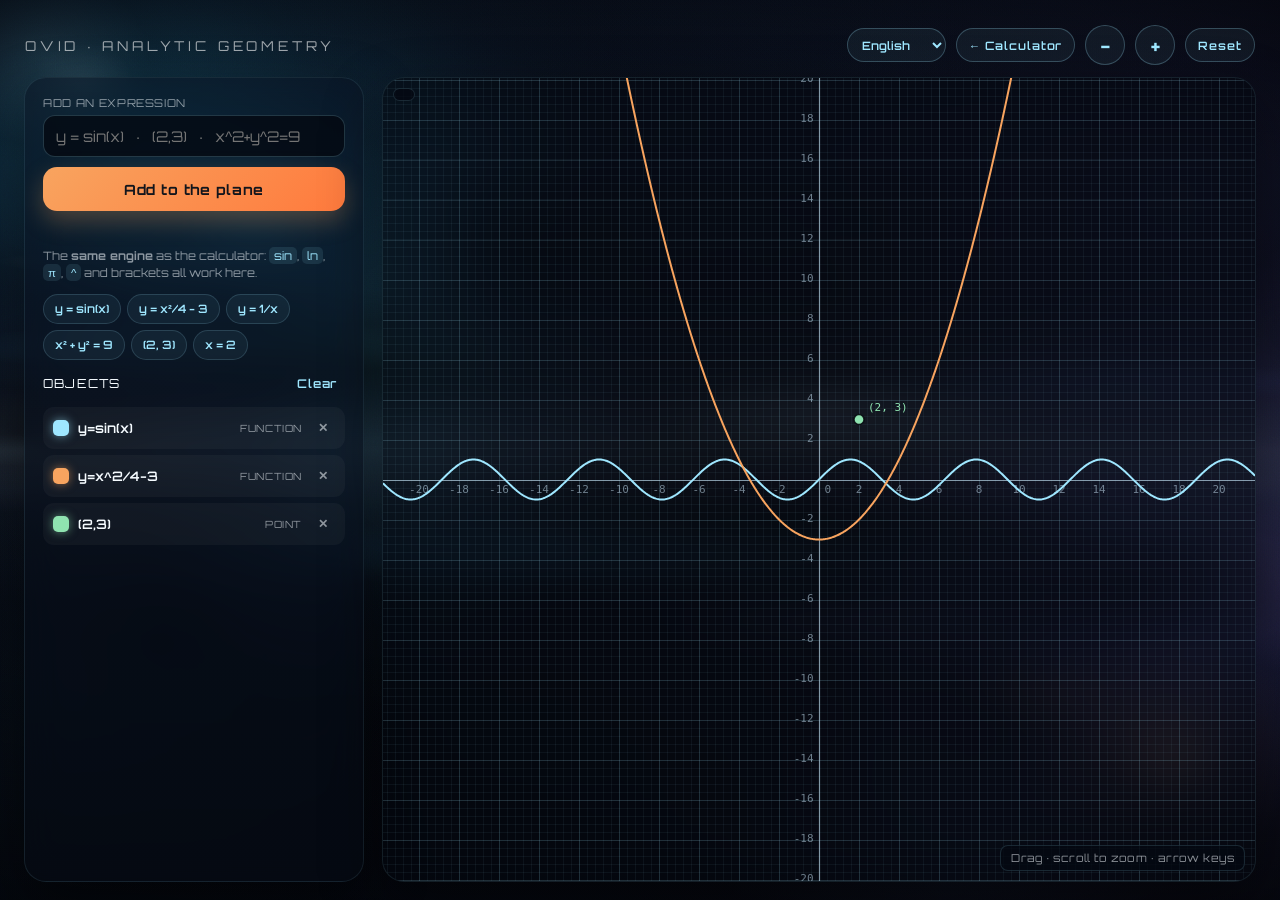
==== commit c912c719: "Make English the site language and add a six-language switcher The site was Turkish-only with string" ====
--- a/geometri.html
+++ b/geometri.html
@@ -1,11 +1,11 @@
 <!DOCTYPE html>
-<html lang="tr">
+<html lang="en">
 <head>
     <meta charset="UTF-8">
     <meta name="viewport" content="width=device-width, initial-scale=1.0">
-    <meta name="description" content="Ovid Analitik Geometri — fonksiyon, nokta ve çemberleri koordinat düzleminde çiz. Hesap makinesiyle aynı motoru kullanır.">
+    <meta name="description" data-i18n="geo.description" content="Ovid Analytic Geometry — plot functions, points and circles on the coordinate plane. Uses the same engine as the calculator.">
     <meta name="theme-color" content="#05070d">
-    <title>Ovid — Analitik Geometri</title>
+    <title data-i18n="geo.pageTitle">Ovid — Analytic Geometry</title>
     <link rel="manifest" href="manifest.json">
     <link rel="preconnect" href="https://fonts.googleapis.com">
     <link rel="preconnect" href="https://fonts.gstatic.com" crossorigin>
@@ -30,36 +30,34 @@
 </div>
 
 <header class="app-header">
-    <h1 class="app-title">OVID · ANALİTİK GEOMETRİ</h1>
+    <h1 class="app-title" data-i18n="geo.title">OVID · ANALYTIC GEOMETRY</h1>
 
     <div class="header-tools">
-        <a class="chip" href="index.html">← Hesap makinesi</a>
-        <button id="zoom-out" class="icon-btn" type="button" aria-label="Uzaklaş" title="Uzaklaş">−</button>
-        <button id="zoom-in" class="icon-btn" type="button" aria-label="Yakınlaş" title="Yakınlaş">+</button>
-        <button id="zoom-reset" class="chip" type="button" title="Görünümü sıfırla">Sıfırla</button>
+        <span id="lang-mount"></span>
+        <a class="chip" href="index.html" data-i18n="geo.backToCalc">← Calculator</a>
+        <button id="zoom-out" class="icon-btn" type="button" aria-label="Zoom out" data-i18n-aria-label="geo.zoomOut" title="Zoom out" data-i18n-title="geo.zoomOut">−</button>
+        <button id="zoom-in" class="icon-btn" type="button" aria-label="Zoom in" data-i18n-aria-label="geo.zoomIn" title="Zoom in" data-i18n-title="geo.zoomIn">+</button>
+        <button id="zoom-reset" class="chip" type="button" title="Reset the view" data-i18n-title="geo.resetTitle" data-i18n="geo.reset">Reset</button>
     </div>
 </header>
 
 <main class="geo-main">
 
-    <!-- NESNE LİSTESİ -->
+    <!-- OBJECT LIST -->
     <aside class="geo-side">
         <form id="obj-form" autocomplete="off">
             <label class="field">
-                <span>İfade ekle</span>
+                <span data-i18n="geo.addExpression">Add an expression</span>
                 <input id="obj-input" type="text" spellcheck="false"
                        placeholder="y = sin(x)   ·   (2,3)   ·   x^2+y^2=9"
                        aria-describedby="obj-hint">
             </label>
-            <button type="submit" class="mission-submit">Düzleme ekle</button>
+            <button type="submit" class="mission-submit" data-i18n="geo.addToPlane">Add to the plane</button>
         </form>
 
         <div id="obj-error" class="geo-error" role="status" aria-live="polite"></div>
 
-        <p class="panel-hint" id="obj-hint">
-            Hesap makinesiyle <strong>aynı motor</strong>: <code>sin</code>, <code>ln</code>,
-            <code>π</code>, <code>^</code> ve parantezler burada da geçerli.
-        </p>
+        <p class="panel-hint" id="obj-hint"></p>
 
         <div class="geo-samples">
             <button class="sample" type="button" data-expr="y=sin(x)">y = sin(x)</button>
@@ -71,25 +69,26 @@
         </div>
 
         <div class="panel-head">
-            <span>Nesneler</span>
-            <button id="obj-clear" class="text-btn" type="button">Temizle</button>
+            <span data-i18n="geo.objects">Objects</span>
+            <button id="obj-clear" class="text-btn" type="button" data-i18n="panel.clear">Clear</button>
         </div>
 
         <ul id="obj-list" class="obj-list"></ul>
-        <p id="obj-empty" class="panel-empty" hidden>Henüz nesne yok.</p>
+        <p id="obj-empty" class="panel-empty" hidden data-i18n="geo.noObjects">No objects yet.</p>
     </aside>
 
-    <!-- DÜZLEM -->
+    <!-- PLANE -->
     <section class="geo-plane">
         <canvas id="plane" tabindex="0"
-                aria-label="Koordinat düzlemi. Ok tuşlarıyla kaydır, artı ve eksi ile yakınlaş."></canvas>
+                aria-label="Coordinate plane. Pan with the arrow keys, zoom with plus and minus." data-i18n-aria-label="geo.planeLabel"></canvas>
         <div id="readout" class="geo-readout" aria-live="off"></div>
-        <div class="geo-hint">Sürükle · tekerlek ile yakınlaş · ok tuşları</div>
+        <div class="geo-hint" data-i18n="geo.controls">Drag · scroll to zoom · arrow keys</div>
     </section>
 
 </main>
 
 <script src="engine.js"></script>
+<script src="i18n.js"></script>
 <script src="geometri.js"></script>
 </body>
 </html>
--- a/style.css
+++ b/style.css
@@ -2407,3 +2407,23 @@
     text-decoration: none;
     flex-shrink: 0;
 }
+
+/* language picker sits with the header chips */
+.lang-select {
+    height: clamp(28px, 6vw, 34px);
+    padding: 0 clamp(6px, 1.6vw, 10px);
+    border-radius: 999px;
+    border: 1px solid rgba(159, 231, 255, 0.25);
+    background: var(--sci-bg);
+    color: var(--operator-color);
+    font-family: inherit;
+    font-size: clamp(0.6rem, 1.8vw, 0.72rem);
+    font-weight: 600;
+    cursor: pointer;
+    flex-shrink: 0;
+}
+
+.lang-select:focus-visible {
+    outline: 2px solid var(--operator-color);
+    outline-offset: 2px;
+}
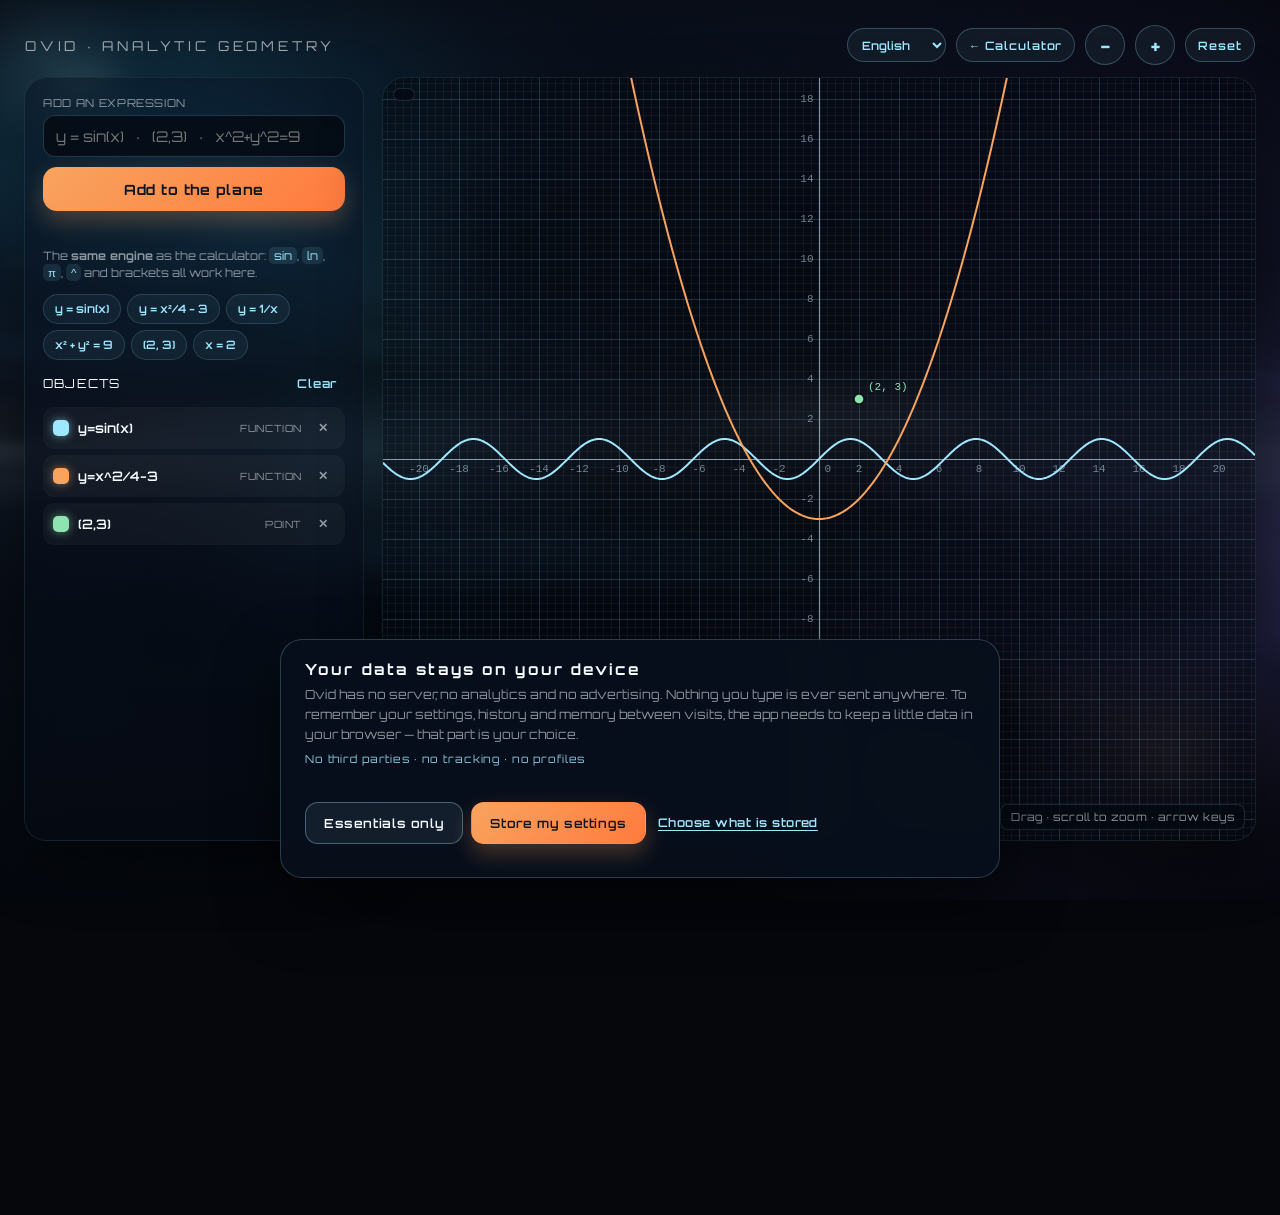
==== commit 9ba4f990: "Add a privacy layer: consent that actually gates storage, and self-host the font GeoGebra and most c" ====
--- a/geometri.html
+++ b/geometri.html
@@ -7,9 +7,6 @@
     <meta name="theme-color" content="#05070d">
     <title data-i18n="geo.pageTitle">Ovid — Analytic Geometry</title>
     <link rel="manifest" href="manifest.json">
-    <link rel="preconnect" href="https://fonts.googleapis.com">
-    <link rel="preconnect" href="https://fonts.gstatic.com" crossorigin>
-    <link href="https://fonts.googleapis.com/css2?family=Orbitron:wght@400;500;600;700;800;900&display=swap" rel="stylesheet">
     <link rel="stylesheet" href="style.css">
 </head>
 <body class="geo-page">
@@ -87,8 +84,15 @@
 
 </main>
 
+<footer class="calc-footer">
+    <span class="privacy-mount"></span>
+</footer>
+
+<div id="toast" class="toast" role="status" aria-live="polite"></div>
+
 <script src="engine.js"></script>
 <script src="i18n.js"></script>
+<script src="privacy.js"></script>
 <script src="geometri.js"></script>
 </body>
 </html>
--- a/style.css
+++ b/style.css
@@ -1,3 +1,17 @@
+/* Orbitron is served from our own origin, not from Google's CDN. A remote font
+   request would send every visitor's IP address to a third party before they
+   have agreed to anything — the Munich court (LG München I, 3 O 17493/20)
+   treated exactly that as an unlawful transfer. Orbitron is licensed under the
+   SIL Open Font License 1.1, which permits hosting it ourselves; the licence
+   travels with the file in fonts/OFL.txt. One variable file covers 400–900. */
+@font-face {
+    font-family: 'Orbitron';
+    font-style: normal;
+    font-weight: 400 900;
+    font-display: swap;
+    src: url('fonts/orbitron-latin.woff2') format('woff2');
+}
+
 * {
     margin: 0;
     padding: 0;
@@ -2427,3 +2441,481 @@
     outline: 2px solid var(--operator-color);
     outline-offset: 2px;
 }
+
+/* =====================================================================
+   PRIVACY — consent banner, settings dialog and the notice page.
+
+   The banner is deliberately not a wall: it sits at the bottom, it does not
+   block the calculator, and the two choices carry identical visual weight so
+   declining is exactly as easy as agreeing.
+   ===================================================================== */
+
+.privacy-banner {
+    position: fixed;
+    left: 50%;
+    bottom: clamp(10px, 2.5vh, 24px);
+    z-index: 120;
+    width: min(720px, calc(100% - 24px));
+    display: flex;
+    flex-wrap: wrap;
+    align-items: center;
+    gap: clamp(10px, 2vw, 20px);
+    padding: clamp(14px, 2.4vw, 20px) clamp(16px, 2.6vw, 24px);
+    border-radius: clamp(16px, 2.4vw, 22px);
+    border: 1px solid rgba(159, 231, 255, 0.22);
+    background: rgba(8, 16, 28, 0.93);
+    backdrop-filter: blur(14px);
+    -webkit-backdrop-filter: blur(14px);
+    box-shadow: 0 26px 60px rgba(0, 0, 0, 0.55);
+    /* Never take more than a third of a short screen, or the keypad behind it
+       cannot be scrolled clear. The wording scrolls inside instead. */
+    max-height: 38vh;
+    max-height: 38dvh;
+    transform: translate(-50%, calc(100% + 40px));
+    opacity: 0;
+    transition: transform 0.42s cubic-bezier(0.22, 1, 0.36, 1), opacity 0.32s ease;
+}
+
+.privacy-banner.show {
+    transform: translate(-50%, 0);
+    opacity: 1;
+}
+
+/* The banner floats over the page, so on a phone it would sit on top of the
+   bottom key rows. While it is up the content is given exactly its height as
+   extra bottom room, which keeps every key reachable without the notice
+   having to become a modal wall. */
+body.privacy-banner-up {
+    padding-bottom: calc(var(--privacy-banner-h, 0px) + clamp(12px, 3vh, 24px));
+}
+
+body.privacy-banner-up .calc-footer {
+    visibility: hidden;
+}
+
+.privacy-banner-body {
+    flex: 1 1 300px;
+    min-width: 0;
+    min-height: 0;
+    overflow-y: auto;
+}
+
+/* The choices must never scroll out of reach, whatever the text does. */
+.privacy-banner-actions {
+    flex-shrink: 0;
+}
+
+.privacy-banner h2 {
+    font-size: clamp(0.82rem, 2.4vw, 0.95rem);
+    letter-spacing: 0.14em;
+    font-weight: 700;
+    color: var(--text-color);
+    margin-bottom: 6px;
+}
+
+.privacy-banner p {
+    font-size: clamp(0.7rem, 1.9vw, 0.78rem);
+    line-height: 1.6;
+    color: var(--muted-color);
+}
+
+.privacy-banner-note {
+    margin-top: 6px;
+    font-size: 0.68rem !important;
+    letter-spacing: 0.08em;
+    color: var(--operator-color) !important;
+    opacity: 0.85;
+}
+
+.privacy-banner-actions {
+    flex: 0 1 auto;
+    display: flex;
+    flex-wrap: wrap;
+    align-items: center;
+    gap: 8px;
+}
+
+/* Both buttons share one class, so "essentials only" can never end up quieter
+   than "accept" by accident — only the accent fill differs. */
+.privacy-btn {
+    height: 42px;
+    padding: 0 18px;
+    border-radius: 13px;
+    border: 1px solid rgba(159, 231, 255, 0.35);
+    background: rgba(159, 231, 255, 0.08);
+    color: var(--text-color);
+    font-family: inherit;
+    font-size: 0.78rem;
+    font-weight: 600;
+    letter-spacing: 0.05em;
+    cursor: pointer;
+    white-space: nowrap;
+    transition: background 0.2s ease, transform 0.2s ease, box-shadow 0.2s ease;
+}
+
+.privacy-btn:hover {
+    background: rgba(159, 231, 255, 0.16);
+    transform: translateY(-1px);
+}
+
+.privacy-btn-accept {
+    border-color: transparent;
+    background: linear-gradient(135deg, var(--accent-color), #ff7a3d);
+    color: #12151c;
+    box-shadow: 0 10px 22px rgba(248, 164, 95, 0.26);
+}
+
+.privacy-btn-accept:hover {
+    background: linear-gradient(135deg, #ffb682, #ff7a3d);
+    box-shadow: 0 14px 28px rgba(248, 164, 95, 0.38);
+}
+
+.privacy-link {
+    border: none;
+    background: none;
+    color: var(--operator-color);
+    font-family: inherit;
+    font-size: 0.74rem;
+    letter-spacing: 0.04em;
+    text-decoration: underline;
+    text-underline-offset: 3px;
+    cursor: pointer;
+    padding: 6px 4px;
+}
+
+.privacy-link:hover {
+    color: var(--text-color);
+}
+
+/* ---------- settings dialog ---------- */
+
+.privacy-box {
+    gap: 14px;
+    overflow-y: auto;
+}
+
+/* The box is a column flex container, so its children would otherwise be
+   squashed to fit rather than letting the box scroll — which flattened the
+   save button to zero height on shorter screens. */
+.privacy-box > * {
+    flex-shrink: 0;
+}
+
+.privacy-lead {
+    font-size: 0.78rem;
+    line-height: 1.6;
+    color: var(--muted-color);
+}
+
+.privacy-facts {
+    list-style: none;
+    display: grid;
+    gap: 6px;
+    padding: 12px 14px;
+    border-radius: 14px;
+    border: 1px solid rgba(159, 231, 255, 0.16);
+    background: rgba(159, 231, 255, 0.05);
+}
+
+.privacy-facts li {
+    position: relative;
+    padding-left: 20px;
+    font-size: 0.74rem;
+    line-height: 1.5;
+    color: var(--text-color);
+}
+
+.privacy-facts li::before {
+    content: "✓";
+    position: absolute;
+    left: 0;
+    color: var(--operator-color);
+    font-weight: 700;
+}
+
+.privacy-rows {
+    display: grid;
+    gap: 10px;
+}
+
+.privacy-row {
+    display: flex;
+    align-items: flex-start;
+    gap: 14px;
+    padding: 12px 14px;
+    border-radius: 14px;
+    border: 1px solid rgba(255, 255, 255, 0.08);
+    background: rgba(255, 255, 255, 0.035);
+}
+
+.privacy-row-text {
+    flex: 1;
+    min-width: 0;
+}
+
+.privacy-row h3 {
+    font-size: 0.8rem;
+    font-weight: 700;
+    letter-spacing: 0.06em;
+    color: var(--text-color);
+    margin-bottom: 4px;
+}
+
+.privacy-row p {
+    font-size: 0.72rem;
+    line-height: 1.5;
+    color: var(--muted-color);
+}
+
+.privacy-keys {
+    margin-top: 6px;
+    display: flex;
+    flex-wrap: wrap;
+    gap: 4px;
+}
+
+.privacy-keys code {
+    font-family: ui-monospace, "SFMono-Regular", Menlo, monospace;
+    font-size: 0.62rem;
+    padding: 2px 6px;
+    border-radius: 6px;
+    background: rgba(159, 231, 255, 0.1);
+    color: var(--operator-color);
+}
+
+.privacy-row-control {
+    flex-shrink: 0;
+    padding-top: 2px;
+}
+
+.privacy-always {
+    font-size: 0.66rem;
+    letter-spacing: 0.08em;
+    text-transform: uppercase;
+    color: var(--operator-color);
+    opacity: 0.8;
+}
+
+.privacy-switch {
+    position: relative;
+    display: block;
+    width: 46px;
+    height: 26px;
+    cursor: pointer;
+}
+
+.privacy-switch input {
+    position: absolute;
+    opacity: 0;
+    width: 100%;
+    height: 100%;
+    margin: 0;
+    cursor: pointer;
+}
+
+/* The track paints over the checkbox, so it must not swallow the click —
+   otherwise the toggle only responds to the few pixels the input peeks through. */
+.privacy-slider {
+    position: absolute;
+    inset: 0;
+    pointer-events: none;
+    border-radius: 999px;
+    border: 1px solid rgba(159, 231, 255, 0.3);
+    background: rgba(255, 255, 255, 0.06);
+    transition: background 0.2s ease, border-color 0.2s ease;
+}
+
+.privacy-slider::after {
+    content: "";
+    position: absolute;
+    top: 3px;
+    left: 3px;
+    width: 18px;
+    height: 18px;
+    border-radius: 50%;
+    background: var(--muted-color);
+    transition: transform 0.22s cubic-bezier(0.22, 1, 0.36, 1), background 0.2s ease;
+}
+
+.privacy-switch input:checked + .privacy-slider {
+    background: rgba(248, 164, 95, 0.28);
+    border-color: var(--accent-color);
+}
+
+.privacy-switch input:checked + .privacy-slider::after {
+    transform: translateX(20px);
+    background: var(--accent-color);
+}
+
+.privacy-switch input:focus-visible + .privacy-slider {
+    outline: 2px solid var(--operator-color);
+    outline-offset: 3px;
+}
+
+.privacy-footprint {
+    font-size: 0.72rem;
+    color: var(--muted-color);
+}
+
+.privacy-footprint strong {
+    color: var(--operator-color);
+}
+
+.privacy-actions {
+    display: flex;
+    flex-wrap: wrap;
+    gap: 14px;
+    align-items: center;
+}
+
+.privacy-danger {
+    color: #ff8a8a !important;
+}
+
+/* ---------- footer link ---------- */
+
+.privacy-mount {
+    display: inline-flex;
+    align-items: center;
+    gap: 8px;
+}
+
+.privacy-sep {
+    opacity: 0.4;
+}
+
+.privacy-reopen {
+    border: none;
+    background: none;
+    padding: 0;
+    font-family: inherit;
+    font-size: inherit;
+    letter-spacing: inherit;
+    color: inherit;
+    text-decoration: underline;
+    text-underline-offset: 3px;
+    cursor: pointer;
+}
+
+.privacy-mount a {
+    color: inherit;
+    text-decoration: underline;
+    text-underline-offset: 3px;
+}
+
+.privacy-reopen:hover,
+.privacy-mount a:hover {
+    color: var(--operator-color);
+}
+
+/* ---------- notice page ---------- */
+
+.privacy-page .privacy-doc {
+    width: min(760px, 100%);
+    margin: 0 auto;
+    padding: clamp(18px, 4vw, 34px);
+    border-radius: clamp(18px, 3vw, 26px);
+    border: 1px solid rgba(159, 231, 255, 0.18);
+    background: rgba(8, 16, 28, 0.82);
+    backdrop-filter: blur(14px);
+    -webkit-backdrop-filter: blur(14px);
+    box-shadow: 0 30px 70px rgba(0, 0, 0, 0.45);
+}
+
+.privacy-doc .privacy-updated {
+    font-size: 0.7rem;
+    letter-spacing: 0.1em;
+    color: var(--muted-color);
+    margin-bottom: 20px;
+}
+
+.privacy-doc section {
+    margin-bottom: 22px;
+}
+
+.privacy-doc h2 {
+    font-size: clamp(0.85rem, 2.4vw, 1rem);
+    letter-spacing: 0.14em;
+    font-weight: 700;
+    color: var(--operator-color);
+    margin-bottom: 8px;
+}
+
+.privacy-doc p {
+    font-size: 0.82rem;
+    line-height: 1.75;
+    color: rgba(245, 251, 255, 0.82);
+}
+
+.privacy-table-wrap {
+    overflow-x: auto;
+    margin-top: 12px;
+}
+
+.privacy-doc table {
+    width: 100%;
+    border-collapse: collapse;
+    font-size: 0.74rem;
+}
+
+.privacy-doc th,
+.privacy-doc td {
+    text-align: left;
+    padding: 10px 12px;
+    border-bottom: 1px solid rgba(255, 255, 255, 0.08);
+    vertical-align: top;
+}
+
+.privacy-doc th {
+    color: var(--operator-color);
+    font-weight: 700;
+    letter-spacing: 0.08em;
+    white-space: nowrap;
+}
+
+.privacy-doc td {
+    color: rgba(245, 251, 255, 0.78);
+    line-height: 1.55;
+}
+
+.privacy-doc td code {
+    display: inline-block;
+    margin: 2px 3px 2px 0;
+    font-family: ui-monospace, "SFMono-Regular", Menlo, monospace;
+    font-size: 0.66rem;
+    padding: 2px 6px;
+    border-radius: 6px;
+    background: rgba(159, 231, 255, 0.1);
+    color: var(--operator-color);
+}
+
+.privacy-page main {
+    padding: clamp(12px, 3vw, 28px);
+    overflow-y: auto;
+}
+
+@media (max-width: 560px) {
+    .privacy-banner {
+        gap: 12px;
+    }
+
+    .privacy-banner-actions {
+        width: 100%;
+    }
+
+    .privacy-btn {
+        flex: 1 1 140px;
+    }
+
+    /* A phone-sized banner carrying the full paragraph swallowed a third of
+       the screen. The first layer is trimmed to its essentials; the complete
+       wording is one tap away in "choose what is stored" and on the notice
+       page, which is the layered approach regulators expect. */
+    .privacy-banner-body > p:not(.privacy-banner-note) {
+        display: -webkit-box;
+        -webkit-line-clamp: 3;
+        line-clamp: 3;
+        -webkit-box-orient: vertical;
+        overflow: hidden;
+    }
+}
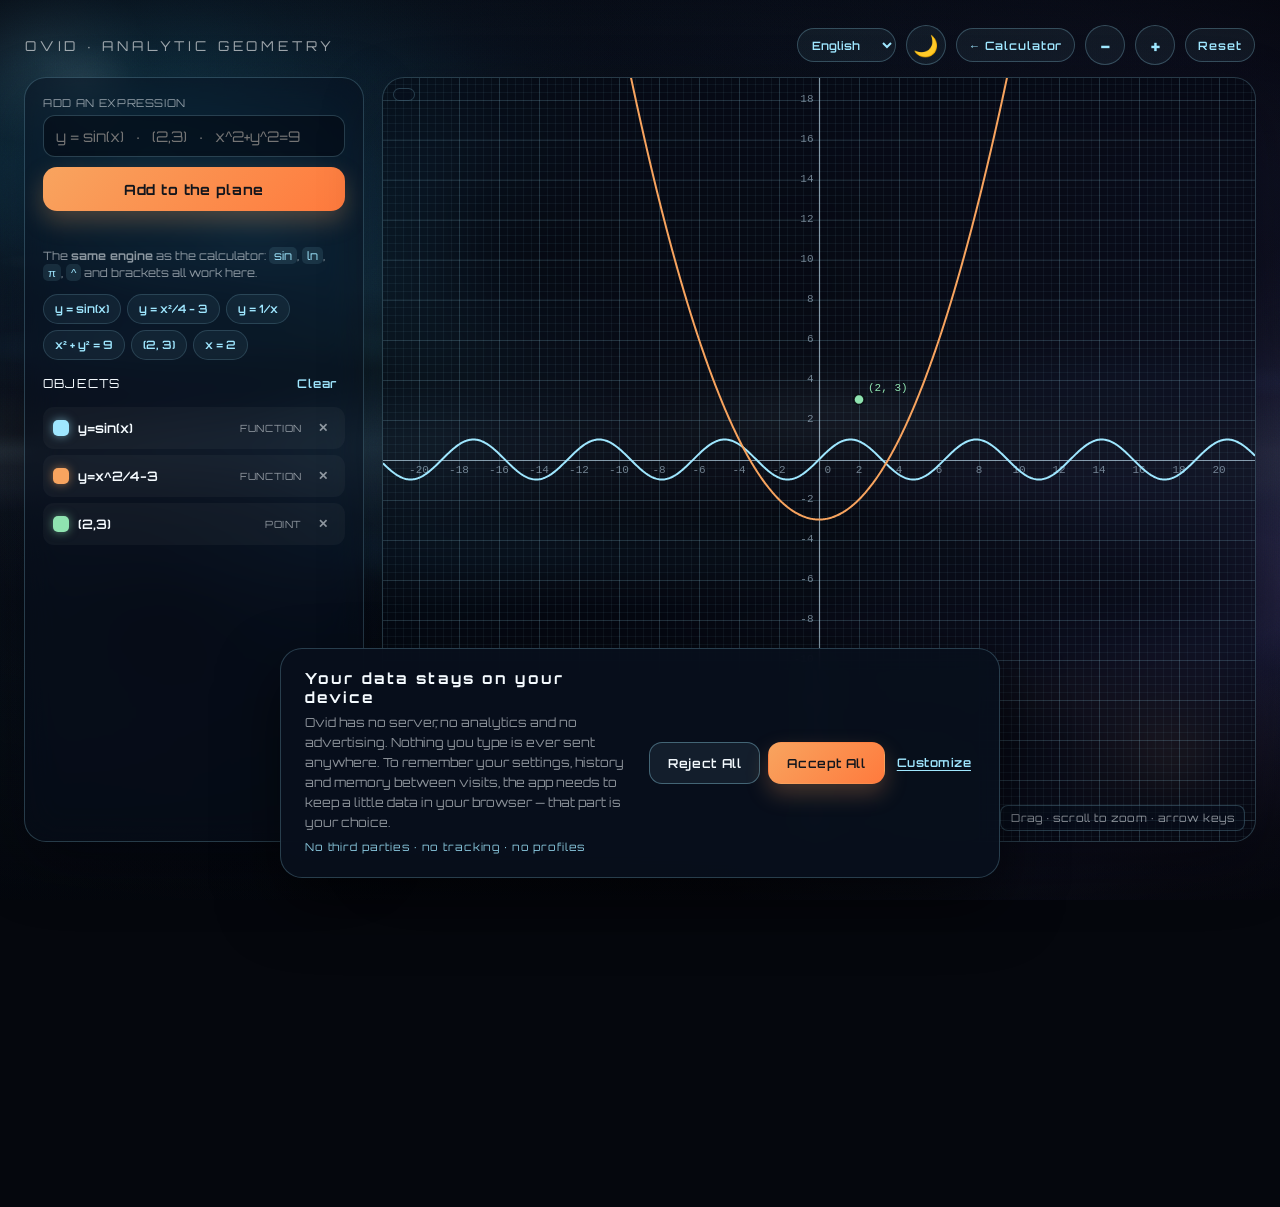
==== commit c0dee064: "Add a light/dark theme across all three pages; fix display font and the equals-key shift Light mode " ====
--- a/geometri.html
+++ b/geometri.html
@@ -31,6 +31,7 @@
 
     <div class="header-tools">
         <span id="lang-mount"></span>
+        <button id="theme-toggle" class="icon-btn" type="button" data-theme-toggle aria-label="Light / dark mode" data-i18n-aria-label="chip.theme" aria-pressed="false" title="Light / dark mode" data-i18n-title="chip.theme">🌙</button>
         <a class="chip" href="index.html" data-i18n="geo.backToCalc">← Calculator</a>
         <button id="zoom-out" class="icon-btn" type="button" aria-label="Zoom out" data-i18n-aria-label="geo.zoomOut" title="Zoom out" data-i18n-title="geo.zoomOut">−</button>
         <button id="zoom-in" class="icon-btn" type="button" aria-label="Zoom in" data-i18n-aria-label="geo.zoomIn" title="Zoom in" data-i18n-title="geo.zoomIn">+</button>
@@ -93,6 +94,7 @@
 <script src="engine.js"></script>
 <script src="i18n.js"></script>
 <script src="privacy.js"></script>
+<script src="theme.js"></script>
 <script src="geometri.js"></script>
 </body>
 </html>
--- a/style.css
+++ b/style.css
@@ -32,6 +32,15 @@
     --border-glow: rgba(159, 231, 255, 0.22);
     --ground: #05070d;
 
+    /* RGB-channel tokens: the same neutral tint used throughout the UI at
+       many different opacities (highlights and solid glass panels).
+       Keeping the channel itself swappable means every one of those
+       declarations flips polarity for light mode without hunting down
+       each opacity value individually. */
+    --hi-rgb: 255, 255, 255;
+    --panel-rgb: 8, 16, 28;
+    --text-rgb: 245, 251, 255;
+
     /* fluid sizing tokens: scale with viewport instead of hard breakpoint cliffs */
     --gap-sm: clamp(5px, 1.2vh, 9px);
     --gap-md: clamp(7px, 1.9vw, 14px);
@@ -40,6 +49,36 @@
     --display-h: clamp(88px, 13.5vh, 150px);
 }
 
+/* Light mode — the instrument by daylight rather than a different instrument.
+   Every hue keeps its identity (the same cyan and amber run through the
+   whole site) but is re-weighted for AA contrast on a pale ground: text
+   16:1, the cyan and amber accents both re-tuned past 4.5:1 against
+   --ground rather than eyeballed. */
+:root[data-theme="light"] {
+    /* Dark mode's surfaces are a faint white tint over a near-black ground —
+       barely-there is enough to read as "lifted" against near-total black.
+       A pale ground has no such headroom: surfaces have to be genuinely
+       opaque white glass or a key reads as empty space, not a button. */
+    --display-bg: rgba(255, 255, 255, 0.78);
+    --panel-bg: rgba(255, 255, 255, 0.88);
+    --button-bg: rgba(255, 255, 255, 0.62);
+    --button-hover: rgba(255, 255, 255, 0.88);
+    --sci-bg: rgba(255, 255, 255, 0.5);
+    --sci-hover: rgba(255, 255, 255, 0.72);
+    --operator-color: #096a82;
+    --accent-color: #a8540d;
+    --text-color: #12161f;
+    --muted-color: rgba(18, 22, 31, 0.68);
+    --border-glow: rgba(9, 106, 130, 0.32);
+    --ground: #e7edf3;
+
+    --hi-rgb: 255, 255, 255;
+    --panel-rgb: 255, 255, 255;
+    --text-rgb: 18, 22, 31;
+
+    color-scheme: light;
+}
+
 html {
     height: 100%;
     color-scheme: dark;
@@ -54,7 +93,7 @@
     overflow-y: auto;
     position: relative;
     isolation: isolate;
-    background-color: #05070d;
+    background-color: var(--ground);
     font-family: 'Orbitron', 'Segoe UI', sans-serif;
     color: var(--text-color);
 }
@@ -426,6 +465,23 @@
     linear-gradient(180deg, rgba(4, 6, 12, .46) 0%, transparent 18%, transparent 72%, rgba(4, 6, 12, .60) 100%);
 }
 
+/* --- daylight veiling -----------------------------------------------------
+   Light mode is not a second nebula field painted stop-by-stop — it is the
+   same plate the way starlight actually behaves at dawn: brightened,
+   desaturated and thinned by atmosphere, with the moving stars faded almost
+   out. The composition underneath never changes. */
+:root[data-theme="light"] .sky {
+  filter: brightness(1.7) saturate(0.4) contrast(0.92);
+}
+:root[data-theme="light"] #skyflow {
+  opacity: 0.25;
+}
+:root[data-theme="light"] #skyflow::after {
+  background:
+    radial-gradient(ellipse 30% 40% at 50% 50%, rgba(238, 242, 246, 0.55), rgba(238, 242, 246, 0.20) 55%, rgba(238, 242, 246, 0) 80%),
+    radial-gradient(ellipse 130% 105% at 50% 50%, rgba(238, 242, 246, 0) 64%, rgba(238, 242, 246, 0.35) 100%);
+}
+
 /* ===========================================================================
    REDUCED MOTION — the sky holds its pose.
    =========================================================================== */
@@ -460,7 +516,7 @@
     font-weight: 400;
     font-size: clamp(0.65rem, 2.2vw, 0.85rem);
     letter-spacing: 0.28em;
-    color: rgba(255, 255, 255, 0.6);
+    color: rgba(var(--hi-rgb), 0.6);
     white-space: nowrap;
     flex-shrink: 0;
 }
@@ -468,6 +524,8 @@
 .header-tools {
     display: flex;
     align-items: center;
+    flex-wrap: wrap;
+    justify-content: flex-end;
     gap: clamp(6px, 1.6vw, 10px);
 }
 
@@ -568,14 +626,14 @@
     -webkit-backdrop-filter: blur(18px) saturate(115%);
     box-shadow:
         0 24px 60px rgba(0, 0, 0, 0.5),
-        inset 0 1px 0 rgba(255, 255, 255, 0.05);
+        inset 0 1px 0 rgba(var(--hi-rgb), 0.05);
 }
 
 .calculator:hover {
     transform: translateY(-3px);
     box-shadow:
         0 30px 70px rgba(0, 0, 0, 0.55),
-        inset 0 1px 0 rgba(255, 255, 255, 0.07);
+        inset 0 1px 0 rgba(var(--hi-rgb), 0.07);
 }
 
 /* ================= DISPLAY ================= */
@@ -638,7 +696,8 @@
     font-size: 0.62rem;
     font-weight: 600;
     letter-spacing: 0.14em;
-    color: rgba(159, 231, 255, 0.6);
+    color: var(--operator-color);
+    opacity: 0.6;
 }
 
 #display .top,
@@ -650,19 +709,43 @@
     white-space: nowrap;
 }
 
-/* now carries the live expression, so it stays plain and legible */
+/* Carries the live expression as a row of individually clickable number
+   chips (see .num-chip), so — unlike .bottom right below it — it overrides
+   the shared rule above to lay out as wrapping flow text rather than a
+   single ellipsis-truncated line. */
+/* Orbitron is a display face: striking for headings and short labels, but
+   its geometric, uniform-width digits are exactly what got hard to read at
+   a glance once real arithmetic was on screen. The numbers themselves use a
+   monospaced instrument-readout stack instead — the same family already
+   used for the analytic-geometry axis labels — with tabular figures so a
+   digit never changes width as the result updates. Orbitron stays
+   everywhere else, so the site keeps its identity. */
+#display .top,
+#display .bottom {
+    font-family: ui-monospace, 'SFMono-Regular', 'SF Mono', Menlo, Consolas,
+        'Roboto Mono', monospace;
+    font-variant-numeric: tabular-nums;
+}
+
 #display .top {
+    display: flex;
+    flex-wrap: wrap;
+    justify-content: flex-end;
+    align-items: baseline;
+    gap: 0;
+    white-space: normal;
+    overflow: visible;
     font-size: clamp(0.85rem, 2.6vw, 1.15rem);
     font-weight: 500;
-    letter-spacing: 0.04em;
-    color: rgba(245, 251, 255, 0.72);
+    letter-spacing: 0;
+    color: rgba(var(--text-rgb), 0.72);
     direction: ltr;
 }
 
 #display .bottom {
     font-size: clamp(1.5rem, 6vw, 2.5rem);
     font-weight: 700;
-    letter-spacing: 0.04em;
+    letter-spacing: 0;
     color: var(--text-color);
     transition: color 0.2s ease, opacity 0.2s ease;
 }
@@ -686,11 +769,11 @@
     margin: 0 auto clamp(12px, 2.4vh, 22px);
     background: linear-gradient(
         90deg,
-        rgba(255, 255, 255, 0),
-        rgba(255, 255, 255, 0.35),
+        rgba(var(--hi-rgb), 0),
+        rgba(var(--hi-rgb), 0.35),
         rgba(159, 231, 255, 0.75),
-        rgba(255, 255, 255, 0.35),
-        rgba(255, 255, 255, 0)
+        rgba(var(--hi-rgb), 0.35),
+        rgba(var(--hi-rgb), 0)
     );
     box-shadow: 0 0 18px rgba(159, 231, 255, 0.22);
 }
@@ -799,7 +882,7 @@
     background: linear-gradient(
         120deg,
         transparent,
-        rgba(255, 255, 255, 0.15),
+        rgba(var(--hi-rgb), 0.15),
         transparent
     );
     transition: 0.5s;
@@ -818,7 +901,7 @@
 
 button:active {
     transform: scale(0.92);
-    box-shadow: 0 0 10px rgba(255, 255, 255, 0.1);
+    box-shadow: 0 0 10px rgba(var(--hi-rgb), 0.1);
 }
 
 button:focus-visible {
@@ -828,13 +911,13 @@
 
 /* a hairline top edge reads as a moulded key rather than a flat rectangle */
 .buttons button {
-    box-shadow: inset 0 1px 0 rgba(255, 255, 255, 0.05);
+    box-shadow: inset 0 1px 0 rgba(var(--hi-rgb), 0.05);
 }
 
 .buttons button:hover {
     box-shadow:
         0 10px 20px rgba(0, 0, 0, 0.45),
-        inset 0 1px 0 rgba(255, 255, 255, 0.08);
+        inset 0 1px 0 rgba(var(--hi-rgb), 0.08);
 }
 
 /* NUMBERS */
@@ -853,7 +936,7 @@
 /* EQUAL */
 .equal {
     width: var(--btn-h);
-    border: 2px solid rgba(255, 255, 255, 0.75);
+    border: 2px solid rgba(var(--hi-rgb), 0.75);
     border-radius: 50%;
     background: linear-gradient(135deg, var(--accent-color), #ff7a3d);
     color: #12151c;
@@ -879,7 +962,7 @@
 #clear,
 #backspace,
 #plusminus {
-    background: rgba(255, 255, 255, 0.05);
+    background: rgba(var(--hi-rgb), 0.05);
 }
 
 /* ================= HISTORY PANEL ================= */
@@ -977,19 +1060,26 @@
     transform: translateY(-1px);
 }
 
+/* Five tabs (history, constants, units, converter, tools) no longer fit on a
+   phone as equal grid columns, so the strip scrolls horizontally instead of
+   squeezing the labels into unreadability. */
 .panel-tabs {
-    display: grid;
-    grid-template-columns: repeat(4, 1fr);
+    display: flex;
+    overflow-x: auto;
+    scrollbar-width: none;
     gap: 6px;
     padding: 4px;
     border-radius: 14px;
-    background: rgba(255, 255, 255, 0.04);
+    background: rgba(var(--hi-rgb), 0.04);
     flex-shrink: 0;
 }
+
+.panel-tabs::-webkit-scrollbar { display: none; }
 
 .panel-tab {
     height: 34px;
-    padding: 0 2px;
+    flex: 1 0 auto;
+    padding: 0 10px;
     border: none;
     border-radius: 10px;
     background: transparent;
@@ -998,6 +1088,7 @@
     font-size: 0.66rem;
     font-weight: 600;
     letter-spacing: 0.06em;
+    white-space: nowrap;
     cursor: pointer;
     transition: background 0.2s ease, color 0.2s ease;
 }
@@ -1056,7 +1147,7 @@
 .constant-item {
     padding: 10px 12px;
     border-radius: 12px;
-    background: rgba(255, 255, 255, 0.03);
+    background: rgba(var(--hi-rgb), 0.03);
     cursor: pointer;
     display: flex;
     flex-direction: column;
@@ -1121,7 +1212,7 @@
     padding: 0 10px;
     border-radius: 10px;
     border: 1px solid rgba(159, 231, 255, 0.18);
-    background: rgba(8, 16, 28, 0.75);
+    background: rgba(var(--panel-rgb), 0.75);
     color: var(--text-color);
     font-family: inherit;
     font-size: 0.85rem;
@@ -1192,7 +1283,7 @@
     gap: 2px;
     padding: 10px 12px;
     border-radius: 12px;
-    background: rgba(255, 255, 255, 0.03);
+    background: rgba(var(--hi-rgb), 0.03);
     cursor: pointer;
     transition: background 0.2s ease;
 }
@@ -1222,7 +1313,7 @@
     transform: translate(-50%, 10px);
     padding: 10px 18px;
     border-radius: 999px;
-    background: rgba(8, 16, 28, 0.85);
+    background: rgba(var(--panel-rgb), 0.85);
     border: 1px solid rgba(159, 231, 255, 0.25);
     color: var(--text-color);
     font-size: 0.8rem;
@@ -1246,15 +1337,10 @@
     text-align: center;
     font-size: clamp(0.58rem, 1.6vw, 0.75rem);
     letter-spacing: 0.12em;
-    color: rgba(255, 255, 255, 0.5);
+    color: rgba(var(--hi-rgb), 0.5);
 }
 
 /* ================= ANIMATIONS ================= */
-
-@keyframes pop {
-    0% { transform: scale(0.9); }
-    100% { transform: scale(1); }
-}
 
 @keyframes glowPulse {
     0% {
@@ -1280,8 +1366,8 @@
     width: 6px;
     height: 6px;
     border-radius: 50%;
-    background: #9fe7ff;
-    box-shadow: 0 0 10px #9fe7ff;
+    background: var(--operator-color);
+    box-shadow: 0 0 10px var(--operator-color);
     pointer-events: none;
     z-index: 9999;
 }
@@ -1305,9 +1391,14 @@
         padding-top: 74px;
         width: 100vw;
     }
-
-    /* seven controls plus the wordmark cannot share a line at this width,
-       so the header becomes two deliberate rows instead of a ragged wrap */
+}
+
+/* Nine controls plus the wordmark cannot share one line anywhere between a
+   large phone and tablet-portrait (iPad mini is 768px, iPad Air 820px), so
+   in that whole range the header becomes two deliberate rows — title above,
+   tools given the full width below — rather than however many ragged,
+   unevenly filled rows flex-wrap happens to produce. */
+@media (max-width: 900px) {
     .app-header {
         flex-direction: column;
         align-items: flex-start;
@@ -1319,11 +1410,15 @@
         font-size: 0.68rem;
     }
 
+    /* Right-clustered rather than space-between: the calculator's row is
+       full of controls and reads fine either way, but geometry (5 controls)
+       and privacy (3) would otherwise be stretched into isolated islands
+       with awkward gaps between them. flex-end keeps every page's tools
+       looking like one deliberate group regardless of how many it has. */
     .header-tools {
         width: 100%;
-        justify-content: space-between;
         flex-wrap: nowrap;
-        gap: 4px;
+        gap: clamp(4px, 1vw, 8px);
     }
 
     .chip {
@@ -1347,7 +1442,7 @@
 }
 
 /* =====================================================================
-   GÖREV MERKEZİ (Mission Control)
+   MISSION CONTROL
    ===================================================================== */
 
 .mission-modal {
@@ -1358,6 +1453,8 @@
     align-items: center;
     justify-content: center;
     padding: clamp(10px, 3vw, 28px);
+    /* the scrim behind a dialog stays dark in both themes — dimming the
+       page is the point, and a light-mode-tinted scrim would not dim it */
     background: rgba(2, 5, 10, 0.72);
     backdrop-filter: blur(6px);
     -webkit-backdrop-filter: blur(6px);
@@ -1381,7 +1478,7 @@
     padding: clamp(16px, 3vw, 24px);
     border-radius: clamp(18px, 3vw, 26px);
     border: 1px solid rgba(159, 231, 255, 0.2);
-    background: rgba(8, 16, 28, 0.92);
+    background: rgba(var(--panel-rgb), 0.92);
     box-shadow: 0 30px 70px rgba(0, 0, 0, 0.55);
     transform: translateY(12px) scale(0.98);
     transition: transform 0.25s ease;
@@ -1418,7 +1515,7 @@
     gap: 6px;
     padding: 4px;
     border-radius: 14px;
-    background: rgba(255, 255, 255, 0.04);
+    background: rgba(var(--hi-rgb), 0.04);
     flex-shrink: 0;
 }
 
@@ -1469,7 +1566,7 @@
     padding: 10px;
     border-radius: 10px;
     border: 1px solid rgba(159, 231, 255, 0.18);
-    background: rgba(8, 16, 28, 0.75);
+    background: rgba(var(--panel-rgb), 0.75);
     color: var(--text-color);
     font-family: inherit;
     font-size: 0.85rem;
@@ -1579,7 +1676,7 @@
 .rank-bar {
     height: 7px;
     border-radius: 999px;
-    background: rgba(255, 255, 255, 0.08);
+    background: rgba(var(--hi-rgb), 0.08);
     overflow: hidden;
 }
 
@@ -1611,7 +1708,7 @@
     gap: 8px;
     padding: 9px 10px;
     border-radius: 12px;
-    background: rgba(255, 255, 255, 0.03);
+    background: rgba(var(--hi-rgb), 0.03);
     border: 1px solid transparent;
     opacity: 0.45;
     transition: opacity 0.2s ease, border-color 0.2s ease;
@@ -1650,7 +1747,7 @@
 .entry {
     padding: 11px 12px;
     border-radius: 12px;
-    background: rgba(255, 255, 255, 0.03);
+    background: rgba(var(--hi-rgb), 0.03);
     display: flex;
     flex-direction: column;
     gap: 6px;
@@ -1676,7 +1773,7 @@
     padding: 3px 8px;
     border-radius: 999px;
     white-space: nowrap;
-    background: rgba(255, 255, 255, 0.07);
+    background: rgba(var(--hi-rgb), 0.07);
     color: var(--muted-color);
 }
 
@@ -1703,6 +1800,37 @@
 }
 
 .text-btn.danger { color: #ff8080; }
+
+/* This is the one click that actually delivers a report — everything
+   before it only saved a draft on this device. It needs to read as the
+   primary action, not a peer of the quiet "Delete" link beside it. */
+.entry-send {
+    padding: 6px 12px;
+    border-radius: 999px;
+    background: rgba(248, 164, 95, 0.14);
+    border: 1px solid rgba(248, 164, 95, 0.4);
+    color: var(--accent-color);
+    font-weight: 700;
+}
+
+.entry-send:hover {
+    background: rgba(248, 164, 95, 0.24);
+    text-decoration: none;
+}
+
+@keyframes entryArrive {
+    0% { box-shadow: 0 0 0 rgba(248, 164, 95, 0); background: rgba(248, 164, 95, 0.16); }
+    50% { box-shadow: 0 0 0 6px rgba(248, 164, 95, 0.12); }
+    100% { box-shadow: 0 0 0 rgba(248, 164, 95, 0); background: rgba(var(--hi-rgb), 0.03); }
+}
+
+.entry.arrived {
+    animation: entryArrive 1.4s ease;
+}
+
+@media (prefers-reduced-motion: reduce) {
+    .entry.arrived { animation: none; }
+}
 
 /* ---- hall of fame ---- */
 
@@ -1720,7 +1848,7 @@
     gap: 10px;
     padding: 11px 12px;
     border-radius: 12px;
-    background: rgba(255, 255, 255, 0.03);
+    background: rgba(var(--hi-rgb), 0.03);
     border: 1px solid transparent;
 }
 
@@ -1790,7 +1918,7 @@
 }
 
 /* =====================================================================
-   YILDIZ HARİTASI — kabul edilen katkılar gökyüzünde birer yıldız
+   STAR MAP — accepted contributions each become a star in the sky
    ===================================================================== */
 
 .star-map {
@@ -1830,7 +1958,7 @@
 .contrib-star .label {
     font-size: 0.66rem;
     letter-spacing: 0.1em;
-    color: rgba(245, 251, 255, 0.85);
+    color: rgba(var(--text-rgb), 0.85);
     white-space: nowrap;
     text-shadow: 0 0 10px rgba(0, 0, 0, 0.9);
     opacity: 0;
@@ -1851,7 +1979,7 @@
 .contrib-star:hover .core,
 .contrib-star:focus-visible .core {
     box-shadow:
-        0 0 14px rgba(255, 255, 255, 1),
+        0 0 14px rgba(var(--hi-rgb), 1),
         0 0 30px rgba(159, 231, 255, 0.8),
         0 0 60px rgba(248, 164, 95, 0.5);
 }
@@ -1871,16 +1999,17 @@
     .contrib-star .core { animation: none; }
 }
 
-/* dar ekranda hesap makinesi ortayı kaplar; yıldızlar üst şeride çekilir */
+/* on a narrow screen the calculator fills the centre; star labels shrink
+   so they stay legible in the strip that's left */
 @media (max-width: 860px) {
     .contrib-star .label { font-size: 0.6rem; }
 }
 
 /* =====================================================================
-   ERİŞİLEBİLİRLİK — "tuşlar ve yazılar çok küçük" şikâyetine cevap
+   ACCESSIBILITY — the answer to "the keys and text are too small"
    ===================================================================== */
 
-body.size-buyuk {
+body.size-large {
     --btn-h: clamp(52px, 9.6vh, 78px);
     --sci-h: clamp(36px, 5.8vh, 48px);
     --display-h: clamp(104px, 15vh, 172px);
@@ -1888,30 +2017,27 @@
 
 /* only the keypad scales — header controls are chrome, not content, and
    growing them pushed the header into horizontal overflow on phones */
-body.size-buyuk .buttons button { font-size: clamp(1.05rem, 3.8vw, 1.45rem); }
-
-body.size-buyuk .sci { font-size: clamp(0.8rem, 2.2vw, 1rem); }
-body.size-buyuk #display .top { font-size: clamp(0.98rem, 3vw, 1.3rem); }
-body.size-buyuk #display .bottom { font-size: clamp(1.75rem, 7vw, 2.9rem); }
-body.size-buyuk .app-title { font-size: clamp(0.75rem, 2.5vw, 0.95rem); }
-
-body.size-cokbuyuk {
+body.size-large .buttons button { font-size: clamp(1.05rem, 3.8vw, 1.45rem); }
+
+body.size-large .sci { font-size: clamp(0.8rem, 2.2vw, 1rem); }
+body.size-large #display .top { font-size: clamp(0.98rem, 3vw, 1.3rem); }
+body.size-large #display .bottom { font-size: clamp(1.75rem, 7vw, 2.9rem); }
+body.size-large .app-title { font-size: clamp(0.75rem, 2.5vw, 0.95rem); }
+
+body.size-xlarge {
     --btn-h: clamp(60px, 11vh, 88px);
     --sci-h: clamp(42px, 6.6vh, 54px);
     --display-h: clamp(118px, 17vh, 190px);
 }
 
-body.size-cokbuyuk .buttons button { font-size: clamp(1.2rem, 4.4vw, 1.65rem); }
-
-body.size-cokbuyuk .sci { font-size: clamp(0.92rem, 2.6vw, 1.12rem); }
-body.size-cokbuyuk #display .top { font-size: clamp(1.1rem, 3.4vw, 1.45rem); }
-body.size-cokbuyuk #display .bottom { font-size: clamp(2rem, 8vw, 3.2rem); }
-body.size-cokbuyuk .app-title { font-size: clamp(0.85rem, 2.8vw, 1.05rem); }
-
-/* safety net: never let the header cause a horizontal scrollbar */
-.header-tools { flex-wrap: wrap; justify-content: flex-end; }
-
-/* uzun sonuçlar kırpılmak yerine küçülür */
+body.size-xlarge .buttons button { font-size: clamp(1.2rem, 4.4vw, 1.65rem); }
+
+body.size-xlarge .sci { font-size: clamp(0.92rem, 2.6vw, 1.12rem); }
+body.size-xlarge #display .top { font-size: clamp(1.1rem, 3.4vw, 1.45rem); }
+body.size-xlarge #display .bottom { font-size: clamp(2rem, 8vw, 3.2rem); }
+body.size-xlarge .app-title { font-size: clamp(0.85rem, 2.8vw, 1.05rem); }
+
+/* long results shrink to fit rather than getting clipped */
 #display .bottom.shrink-1 { font-size: clamp(1.2rem, 4.6vw, 1.9rem); }
 #display .bottom.shrink-2 { font-size: clamp(1rem, 3.6vw, 1.5rem); }
 #display .bottom.shrink-3 {
@@ -1923,24 +2049,8 @@
 }
 
 /* =====================================================================
-   ARAÇLAR PANELİ
+   TOOLS PANEL
    ===================================================================== */
-
-/* five tabs no longer fit on a phone, so the strip scrolls instead of
-   squeezing the labels into unreadability */
-.panel-tabs {
-    display: flex;
-    overflow-x: auto;
-    scrollbar-width: none;
-}
-
-.panel-tabs::-webkit-scrollbar { display: none; }
-
-.panel-tab {
-    flex: 1 0 auto;
-    padding: 0 10px;
-    white-space: nowrap;
-}
 
 #pane-tools {
     overflow-y: auto;
@@ -1950,7 +2060,7 @@
 .tool {
     border: 1px solid rgba(159, 231, 255, 0.14);
     border-radius: 14px;
-    background: rgba(255, 255, 255, 0.03);
+    background: rgba(var(--hi-rgb), 0.03);
     padding: 10px 12px;
 }
 
@@ -1992,7 +2102,7 @@
     gap: 10px;
     padding: 5px 8px;
     border-radius: 8px;
-    background: rgba(255, 255, 255, 0.03);
+    background: rgba(var(--hi-rgb), 0.03);
 }
 
 .tool-key {
@@ -2010,19 +2120,8 @@
 }
 
 /* =====================================================================
-   "NE OLURDU?" KAYDIRICISI
+   "WHAT IF?" SLIDER
    ===================================================================== */
-
-/* the expression line is now made of chips, so it must lay out as flow text */
-#display .top {
-    display: flex;
-    flex-wrap: wrap;
-    justify-content: flex-end;
-    align-items: baseline;
-    gap: 0;
-    white-space: normal;
-    overflow: visible;
-}
 
 .num-chip {
     height: auto;
@@ -2054,6 +2153,18 @@
     border-bottom-color: var(--accent-color);
 }
 
+/* Committed result line: pressing "=" used to swap the expression from
+   chip markup (padding + a dashed underline) to bare text with neither,
+   which shrank the line's box just enough to nudge the number above it up
+   by a couple of pixels. Reusing .num-chip's box for the committed text —
+   just non-interactive, undashed — keeps that line's height identical
+   whether it holds live chips or a settled expression, so nothing shifts. */
+.num-chip.committed {
+    cursor: default;
+    pointer-events: none;
+    border-bottom-color: transparent;
+}
+
 .whatif {
     display: flex;
     flex-direction: column;
@@ -2094,7 +2205,7 @@
 }
 
 /* =====================================================================
-   YARDIM PANELİ
+   HELP PANEL
    ===================================================================== */
 
 #help-open {
@@ -2128,7 +2239,7 @@
 .help-item {
     padding: 11px 12px;
     border-radius: 12px;
-    background: rgba(255, 255, 255, 0.03);
+    background: rgba(var(--hi-rgb), 0.03);
     display: flex;
     flex-direction: column;
     gap: 5px;
@@ -2167,7 +2278,7 @@
     font-size: 0.72rem;
     padding: 6px 9px;
     border-radius: 8px;
-    background: rgba(8, 16, 28, 0.7);
+    background: rgba(var(--panel-rgb), 0.7);
     color: var(--operator-color);
     overflow-wrap: anywhere;
 }
@@ -2192,8 +2303,8 @@
     font-size: 0.66rem;
     padding: 3px 7px;
     border-radius: 6px;
-    background: rgba(255, 255, 255, 0.07);
-    border: 1px solid rgba(255, 255, 255, 0.14);
+    background: rgba(var(--hi-rgb), 0.07);
+    border: 1px solid rgba(var(--hi-rgb), 0.14);
     border-bottom-width: 2px;
     color: var(--text-color);
     white-space: nowrap;
@@ -2201,7 +2312,7 @@
 }
 
 /* =====================================================================
-   ANALİTİK GEOMETRİ SAYFASI
+   ANALYTIC GEOMETRY PAGE
    ===================================================================== */
 
 .geo-page .main-section { display: none; }
@@ -2222,11 +2333,11 @@
     min-height: 0;
     padding: clamp(12px, 1.6vw, 18px);
     border-radius: clamp(16px, 2vw, 22px);
-    border: 1px solid rgba(159, 231, 255, 0.10);
-    background: linear-gradient(180deg, rgba(10, 18, 32, 0.55), rgba(6, 11, 20, 0.66));
+    border: 1px solid var(--border-glow);
+    background: var(--panel-bg);
     backdrop-filter: blur(18px) saturate(115%);
     -webkit-backdrop-filter: blur(18px) saturate(115%);
-    box-shadow: 0 24px 60px rgba(0, 0, 0, 0.45);
+    box-shadow: 0 24px 60px rgba(2, 4, 8, 0.35);
     overflow-y: auto;
 }
 
@@ -2236,8 +2347,8 @@
     height: 42px;
     padding: 0 12px;
     border-radius: 12px;
-    border: 1px solid rgba(159, 231, 255, 0.2);
-    background: rgba(4, 9, 18, 0.8);
+    border: 1px solid var(--border-glow);
+    background: var(--display-bg);
     color: var(--text-color);
     font-family: inherit;
     font-size: 0.92rem;
@@ -2292,7 +2403,7 @@
     gap: 9px;
     padding: 9px 10px;
     border-radius: 11px;
-    background: rgba(255, 255, 255, 0.035);
+    background: rgba(var(--hi-rgb), 0.035);
     transition: background 0.2s ease, opacity 0.2s ease;
 }
 
@@ -2347,11 +2458,11 @@
     position: relative;
     min-height: 0;
     border-radius: clamp(16px, 2vw, 22px);
-    border: 1px solid rgba(159, 231, 255, 0.10);
-    background: rgba(4, 8, 16, 0.55);
+    border: 1px solid var(--border-glow);
+    background: var(--display-bg);
     backdrop-filter: blur(14px);
     -webkit-backdrop-filter: blur(14px);
-    box-shadow: 0 24px 60px rgba(0, 0, 0, 0.45);
+    box-shadow: 0 24px 60px rgba(2, 4, 8, 0.35);
     overflow: hidden;
 }
 
@@ -2375,8 +2486,8 @@
     position: absolute;
     padding: 5px 10px;
     border-radius: 8px;
-    background: rgba(4, 9, 18, 0.78);
-    border: 1px solid rgba(159, 231, 255, 0.14);
+    background: var(--panel-bg);
+    border: 1px solid var(--border-glow);
     font-size: 0.68rem;
     letter-spacing: 0.04em;
     color: var(--operator-color);
@@ -2463,7 +2574,7 @@
     padding: clamp(14px, 2.4vw, 20px) clamp(16px, 2.6vw, 24px);
     border-radius: clamp(16px, 2.4vw, 22px);
     border: 1px solid rgba(159, 231, 255, 0.22);
-    background: rgba(8, 16, 28, 0.93);
+    background: rgba(var(--panel-rgb), 0.93);
     backdrop-filter: blur(14px);
     -webkit-backdrop-filter: blur(14px);
     box-shadow: 0 26px 60px rgba(0, 0, 0, 0.55);
@@ -2500,11 +2611,6 @@
     overflow-y: auto;
 }
 
-/* The choices must never scroll out of reach, whatever the text does. */
-.privacy-banner-actions {
-    flex-shrink: 0;
-}
-
 .privacy-banner h2 {
     font-size: clamp(0.82rem, 2.4vw, 0.95rem);
     letter-spacing: 0.14em;
@@ -2519,16 +2625,20 @@
     color: var(--muted-color);
 }
 
-.privacy-banner-note {
+/* Specificity, not !important: ".privacy-banner p" is a class+element
+   selector, so a bare ".privacy-banner-note" class needs help to win. */
+.privacy-banner p.privacy-banner-note {
     margin-top: 6px;
-    font-size: 0.68rem !important;
+    font-size: 0.68rem;
     letter-spacing: 0.08em;
-    color: var(--operator-color) !important;
+    color: var(--operator-color);
     opacity: 0.85;
 }
 
+/* The choices must never scroll out of reach, whatever the wording does. */
 .privacy-banner-actions {
     flex: 0 1 auto;
+    flex-shrink: 0;
     display: flex;
     flex-wrap: wrap;
     align-items: center;
@@ -2644,8 +2754,8 @@
     gap: 14px;
     padding: 12px 14px;
     border-radius: 14px;
-    border: 1px solid rgba(255, 255, 255, 0.08);
-    background: rgba(255, 255, 255, 0.035);
+    border: 1px solid rgba(var(--hi-rgb), 0.08);
+    background: rgba(var(--hi-rgb), 0.035);
 }
 
 .privacy-row-text {
@@ -2721,7 +2831,7 @@
     pointer-events: none;
     border-radius: 999px;
     border: 1px solid rgba(159, 231, 255, 0.3);
-    background: rgba(255, 255, 255, 0.06);
+    background: rgba(var(--hi-rgb), 0.06);
     transition: background 0.2s ease, border-color 0.2s ease;
 }
 
@@ -2816,7 +2926,7 @@
     padding: clamp(18px, 4vw, 34px);
     border-radius: clamp(18px, 3vw, 26px);
     border: 1px solid rgba(159, 231, 255, 0.18);
-    background: rgba(8, 16, 28, 0.82);
+    background: rgba(var(--panel-rgb), 0.82);
     backdrop-filter: blur(14px);
     -webkit-backdrop-filter: blur(14px);
     box-shadow: 0 30px 70px rgba(0, 0, 0, 0.45);
@@ -2844,7 +2954,7 @@
 .privacy-doc p {
     font-size: 0.82rem;
     line-height: 1.75;
-    color: rgba(245, 251, 255, 0.82);
+    color: rgba(var(--text-rgb), 0.82);
 }
 
 .privacy-table-wrap {
@@ -2862,7 +2972,7 @@
 .privacy-doc td {
     text-align: left;
     padding: 10px 12px;
-    border-bottom: 1px solid rgba(255, 255, 255, 0.08);
+    border-bottom: 1px solid rgba(var(--hi-rgb), 0.08);
     vertical-align: top;
 }
 
@@ -2874,7 +2984,7 @@
 }
 
 .privacy-doc td {
-    color: rgba(245, 251, 255, 0.78);
+    color: rgba(var(--text-rgb), 0.78);
     line-height: 1.55;
 }
 
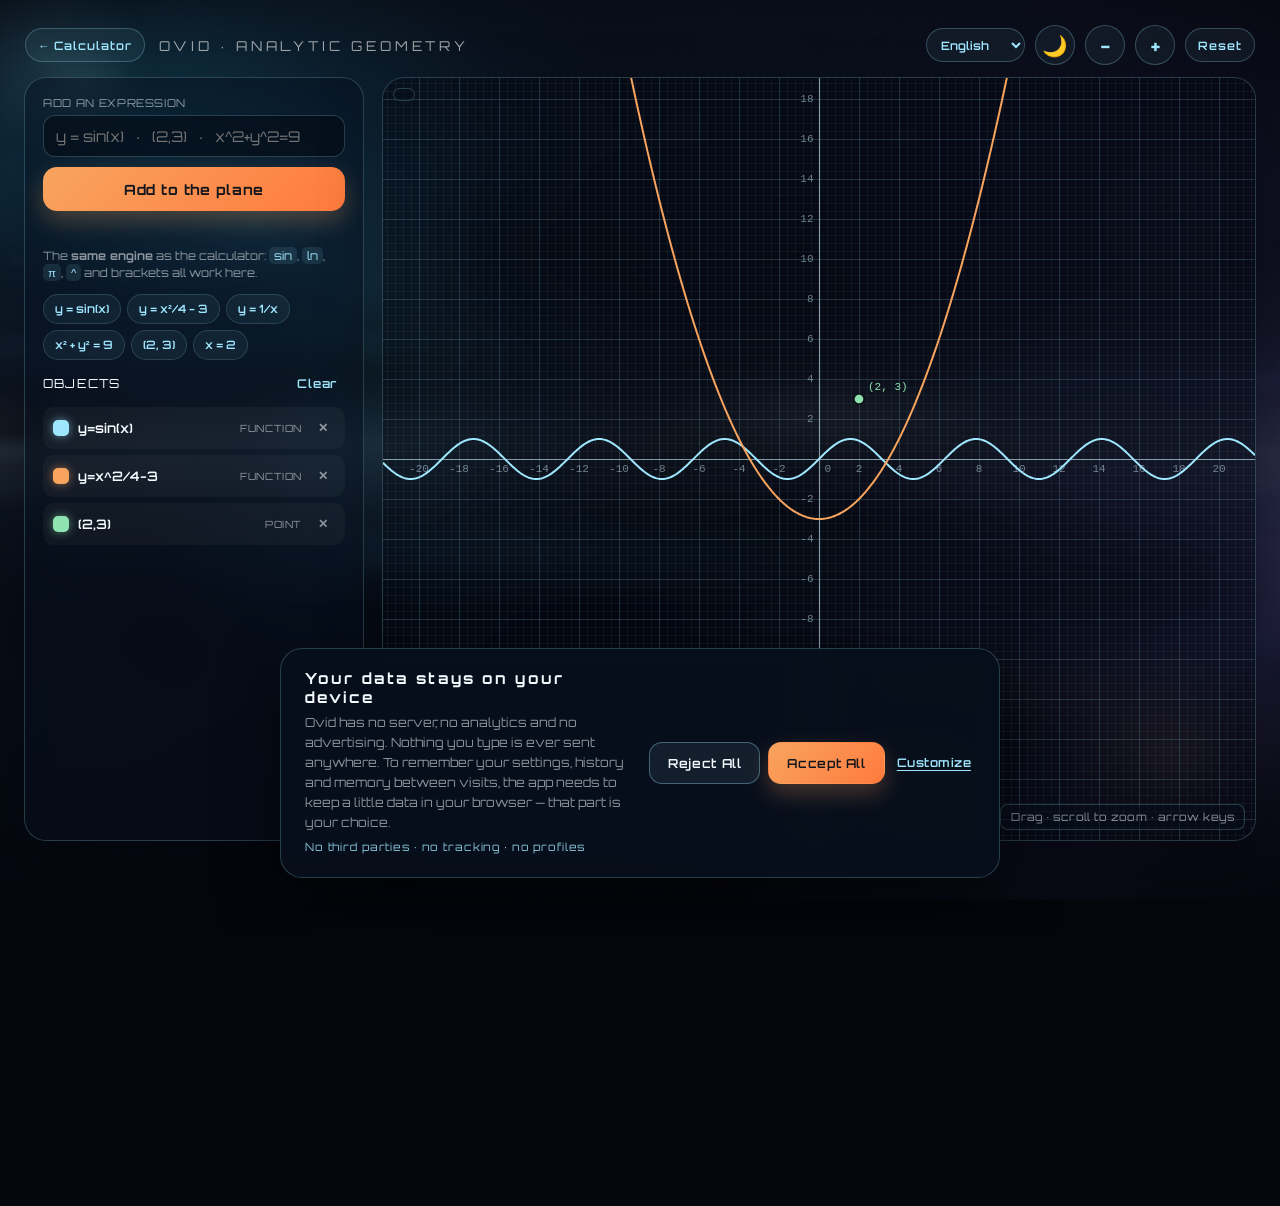
==== commit 6c82acff: "Move the back-to-calculator link to the front of the header on sub-pages On both the analytic geomet" ====
--- a/geometri.html
+++ b/geometri.html
@@ -27,12 +27,14 @@
 </div>
 
 <header class="app-header">
-    <h1 class="app-title" data-i18n="geo.title">OVID · ANALYTIC GEOMETRY</h1>
+    <div class="app-header-left">
+        <a class="chip back-chip" href="index.html" data-i18n="geo.backToCalc">← Calculator</a>
+        <h1 class="app-title" data-i18n="geo.title">OVID · ANALYTIC GEOMETRY</h1>
+    </div>
 
     <div class="header-tools">
         <span id="lang-mount"></span>
         <button id="theme-toggle" class="icon-btn" type="button" data-theme-toggle aria-label="Light / dark mode" data-i18n-aria-label="chip.theme" aria-pressed="false" title="Light / dark mode" data-i18n-title="chip.theme">🌙</button>
-        <a class="chip" href="index.html" data-i18n="geo.backToCalc">← Calculator</a>
         <button id="zoom-out" class="icon-btn" type="button" aria-label="Zoom out" data-i18n-aria-label="geo.zoomOut" title="Zoom out" data-i18n-title="geo.zoomOut">−</button>
         <button id="zoom-in" class="icon-btn" type="button" aria-label="Zoom in" data-i18n-aria-label="geo.zoomIn" title="Zoom in" data-i18n-title="geo.zoomIn">+</button>
         <button id="zoom-reset" class="chip" type="button" title="Reset the view" data-i18n-title="geo.resetTitle" data-i18n="geo.reset">Reset</button>
--- a/style.css
+++ b/style.css
@@ -521,6 +521,29 @@
     flex-shrink: 0;
 }
 
+/* Sub-pages (analytic geometry, the privacy notice) lead with the way back
+   to the calculator rather than burying it among page-specific tools —
+   the one link every visitor to a sub-page eventually wants, placed where
+   navigation convention already trains people to look for it. */
+.app-header-left {
+    display: flex;
+    align-items: center;
+    gap: clamp(8px, 2vw, 14px);
+    flex-shrink: 0;
+    min-width: 0;
+}
+
+.back-chip {
+    color: var(--text-color);
+    background: var(--button-bg);
+    border-color: var(--border-glow);
+}
+
+.back-chip:hover {
+    background: var(--button-hover);
+    color: var(--operator-color);
+}
+
 .header-tools {
     display: flex;
     align-items: center;
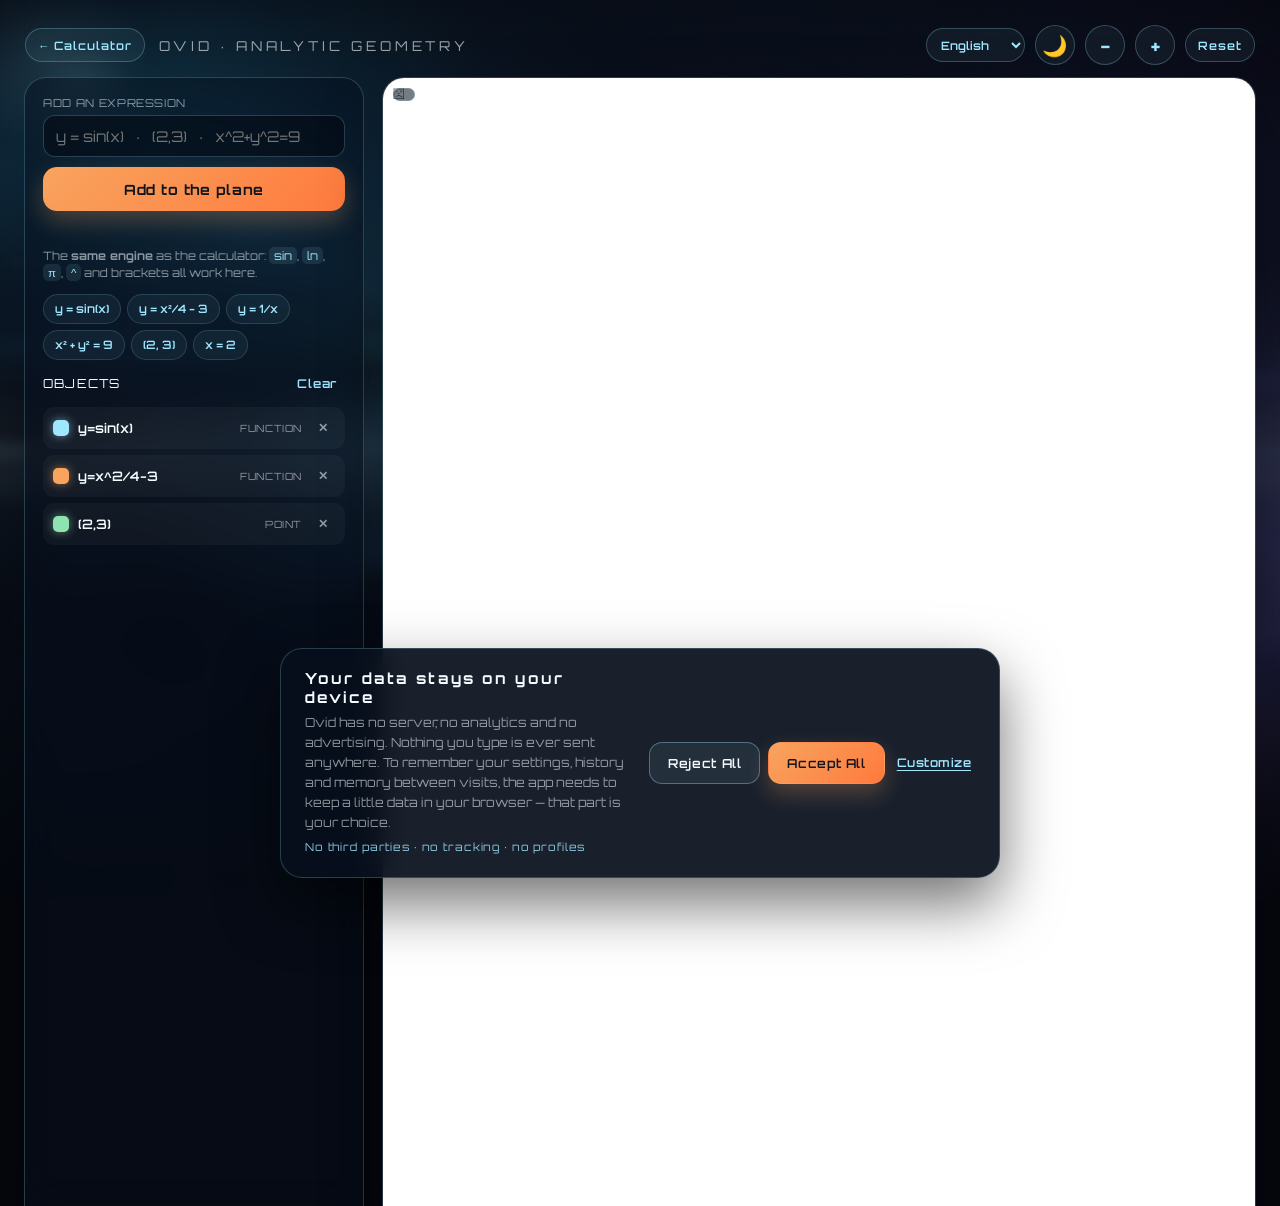
==== commit cc801151: "Harden the site end to end and rebuild the stylesheet's architecture SECURITY  Every page now ships " ====
--- a/geometri.html
+++ b/geometri.html
@@ -2,6 +2,9 @@
 <html lang="en">
 <head>
     <meta charset="UTF-8">
+    <!-- see index.html for why this policy can be this strict -->
+    <meta http-equiv="Content-Security-Policy" content="default-src 'none'; script-src 'self'; style-src 'self'; img-src 'self' data:; font-src 'self'; connect-src 'self'; manifest-src 'self'; worker-src 'self'; base-uri 'none'; form-action 'none'">
+    <meta name="referrer" content="no-referrer">
     <meta name="viewport" content="width=device-width, initial-scale=1.0">
     <meta name="description" data-i18n="geo.description" content="Ovid Analytic Geometry — plot functions, points and circles on the coordinate plane. Uses the same engine as the calculator.">
     <meta name="theme-color" content="#05070d">
--- a/style.css
+++ b/style.css
@@ -1,3 +1,47 @@
+/* ===========================================================================
+   OVID CALCULATOR — STYLESHEET
+
+   Organised the way a Sass project would be, but without a Sass project:
+   this site is served as static files with no build step, so the structure
+   is carried by native CSS features that need no compiler.
+
+     Sass idea            what is used here instead
+     ------------------   --------------------------------------------------
+     partials + @use      @layer, declared once below. The declaration fixes
+                          the cascade order up front, so a rule's precedence
+                          comes from the layer it is in rather than from how
+                          specific its selector is or how far down the file
+                          it happens to sit.
+     $variables           custom properties in the TOKENS block.
+     rgba($brand, .2)     rgba(var(--brand-rgb), .2) — see TOKENS.
+     nesting              flat selectors, grouped under section banners. The
+                          layer already provides the scoping that nesting is
+                          usually reached for.
+
+   LAYER ORDER (later wins)
+
+     tokens        design decisions: colour channels, spacing, z-scale, themes
+     base          reset and document defaults
+     background    the drawn sky — self-contained, never touches the UI
+     components    the interface itself, grouped by feature under the section
+                   banners below (header, display, keypad, panels, modals,
+                   geometry, privacy), each carrying its own responsive and
+                   reduced-motion rules
+
+   Four layers, not the seven a greenfield Sass setup would open with,
+   because four is what this file's structure honestly supports: it is
+   organised by feature, and a component's media queries sit beside the
+   component they adjust rather than in a separate override sheet. Declaring
+   empty `layout` and `utilities` layers to look more orthodox would mean
+   moving working code for no benefit.
+
+   What the order buys: the sky can never out-specify the UI, a base default
+   can never beat a component, and precedence becomes a property of where a
+   rule lives rather than a race between selector weights.
+   =========================================================================== */
+
+@layer tokens, base, background, components;
+
 /* Orbitron is served from our own origin, not from Google's CDN. A remote font
    request would send every visitor's IP address to a third party before they
    have agreed to anything — the Munich court (LG München I, 3 O 17493/20)
@@ -12,34 +56,69 @@
     src: url('fonts/orbitron-latin.woff2') format('woff2');
 }
 
+@layer base {
 * {
     margin: 0;
     padding: 0;
     box-sizing: border-box;
 }
-
+}   /* @layer base */
+
+/* ---------------------------------------------------------------------------
+   TOKENS
+
+   The layer order above is this file's architecture; this block is its single
+   source of truth for value. Two kinds of token live here, and the split is
+   the important part:
+
+     *-rgb    bare channel triplets, meant to be wrapped: rgba(var(--x), .2).
+              This is the native equivalent of SCSS's rgba($brand, .2) — one
+              definition, every opacity derived from it. It exists because
+              87 declarations across this file had the accent hues written
+              out as literals, which meant they stayed frozen at the dark
+              palette when the light theme swapped everything around them.
+     --name   finished, ready-to-use values composed from those channels.
+
+   A theme therefore only ever redefines this block. Nothing below it needs
+   to know a theme exists.
+   --------------------------------------------------------------------------- */
+
+@layer tokens {
 :root {
+    /* brand channels */
+    --operator-rgb: 159, 231, 255;   /* instrument cyan */
+    --accent-rgb: 248, 164, 95;      /* ember amber    */
+    /* Danger had been four slightly different hardcoded pinks. They read
+       well on a near-black panel (8.4:1) and failed badly once the light
+       theme put them on white (2.3:1) — on the label of "Erase everything",
+       of all things. One token, re-weighted per theme. */
+    --danger-rgb: 255, 138, 138;
+
+    /* surface + text channels */
+    --hi-rgb: 255, 255, 255;         /* highlight tint on raised surfaces */
+    --panel-rgb: 8, 16, 28;          /* solid glass panels               */
+    --text-rgb: 245, 251, 255;
+
+    /* composed roles */
+    --operator-color: rgb(var(--operator-rgb));
+    --accent-color: rgb(var(--accent-rgb));
+    --text-color: #f5fbff;
+    --muted-color: rgba(var(--text-rgb), 0.55);
+    --ground: #05070d;
+
     --display-bg: rgba(4, 9, 18, 0.55);
-    --panel-bg: rgba(8, 16, 28, 0.55);
-    --button-bg: rgba(255, 255, 255, 0.045);
-    --button-hover: rgba(255, 255, 255, 0.11);
-    --sci-bg: rgba(159, 231, 255, 0.06);
-    --sci-hover: rgba(159, 231, 255, 0.14);
-    --operator-color: #9fe7ff;
-    --accent-color: #f8a45f;
-    --text-color: #f5fbff;
-    --muted-color: rgba(245, 251, 255, 0.55);
-    --border-glow: rgba(159, 231, 255, 0.22);
-    --ground: #05070d;
-
-    /* RGB-channel tokens: the same neutral tint used throughout the UI at
-       many different opacities (highlights and solid glass panels).
-       Keeping the channel itself swappable means every one of those
-       declarations flips polarity for light mode without hunting down
-       each opacity value individually. */
-    --hi-rgb: 255, 255, 255;
-    --panel-rgb: 8, 16, 28;
-    --text-rgb: 245, 251, 255;
+    --panel-bg: rgba(var(--panel-rgb), 0.55);
+    --button-bg: rgba(var(--hi-rgb), 0.045);
+    --button-hover: rgba(var(--hi-rgb), 0.11);
+    --sci-bg: rgba(var(--operator-rgb), 0.06);
+    --sci-hover: rgba(var(--operator-rgb), 0.14);
+    --border-glow: rgba(var(--operator-rgb), 0.22);
+    /* Operator keys are tinted with the brand hue instead of the neutral
+       key fill. The tint has to be a token rather than a fixed alpha: 6%
+       cyan is a clear lift off near-black, but 6% of anything over a pale
+       ground is nothing at all, and the operator column lost its key faces
+       entirely in light mode while the number keys kept theirs. */
+    --operator-key-bg: rgba(var(--operator-rgb), 0.06);
 
     /* fluid sizing tokens: scale with viewport instead of hard breakpoint cliffs */
     --gap-sm: clamp(5px, 1.2vh, 9px);
@@ -47,6 +126,22 @@
     --btn-h: clamp(44px, 8.4vh, 68px);
     --sci-h: clamp(30px, 5vh, 42px);
     --display-h: clamp(88px, 13.5vh, 150px);
+
+    /* Stacking scale. Every z-index in this file comes from here, so the
+       order of the whole interface can be read in one place instead of
+       being inferred from magic numbers scattered across 3000 lines — the
+       particle effect had drifted to 9999, and the toast sat at 70, which
+       put it *behind* the modals and the consent banner that most often
+       trigger it. Both are placed by role here instead. */
+    --z-sky: -4;
+    --z-skyflow: -3;
+    --z-stars: -1;
+    --z-panel: 60;
+    --z-header: 65;
+    --z-modal: 100;
+    --z-banner: 120;
+    --z-toast: 200;      /* must clear modals and the banner */
+    --z-particle: 300;   /* transient click sparkle, above everything */
 }
 
 /* Light mode — the instrument by daylight rather than a different instrument.
@@ -55,30 +150,42 @@
    16:1, the cyan and amber accents both re-tuned past 4.5:1 against
    --ground rather than eyeballed. */
 :root[data-theme="light"] {
+    /* Redefining the channels is what carries the theme into every
+       rgba(var(--…), α) below — borders, glows and tints included, which
+       is the part that used to stay stuck on the dark palette. */
+    --operator-rgb: 9, 106, 130;     /* same cyan, darkened to 5.5:1 on --ground */
+    --accent-rgb: 168, 84, 13;       /* same amber, darkened to 4.7:1 on --ground */
+    --danger-rgb: 179, 38, 30;       /* 6.5:1 on a white panel */
+    --hi-rgb: 255, 255, 255;
+    --panel-rgb: 255, 255, 255;
+    --text-rgb: 18, 22, 31;
+
+    --text-color: #12161f;
+    --muted-color: rgba(var(--text-rgb), 0.68);
+    --ground: #e7edf3;
+
     /* Dark mode's surfaces are a faint white tint over a near-black ground —
        barely-there is enough to read as "lifted" against near-total black.
        A pale ground has no such headroom: surfaces have to be genuinely
        opaque white glass or a key reads as empty space, not a button. */
-    --display-bg: rgba(255, 255, 255, 0.78);
-    --panel-bg: rgba(255, 255, 255, 0.88);
-    --button-bg: rgba(255, 255, 255, 0.62);
-    --button-hover: rgba(255, 255, 255, 0.88);
-    --sci-bg: rgba(255, 255, 255, 0.5);
-    --sci-hover: rgba(255, 255, 255, 0.72);
-    --operator-color: #096a82;
-    --accent-color: #a8540d;
-    --text-color: #12161f;
-    --muted-color: rgba(18, 22, 31, 0.68);
-    --border-glow: rgba(9, 106, 130, 0.32);
-    --ground: #e7edf3;
-
-    --hi-rgb: 255, 255, 255;
-    --panel-rgb: 255, 255, 255;
-    --text-rgb: 18, 22, 31;
+    --display-bg: rgba(var(--hi-rgb), 0.78);
+    --panel-bg: rgba(var(--hi-rgb), 0.88);
+    --button-bg: rgba(var(--hi-rgb), 0.62);
+    --button-hover: rgba(var(--hi-rgb), 0.88);
+    --sci-bg: rgba(var(--hi-rgb), 0.5);
+    --sci-hover: rgba(var(--hi-rgb), 0.72);
+    --border-glow: rgba(var(--operator-rgb), 0.32);
+    /* white key face first, brand tint on top of it, so the operator column
+       still reads as keys and is still distinguishable from the numbers */
+    --operator-key-bg:
+        linear-gradient(rgba(var(--operator-rgb), 0.1), rgba(var(--operator-rgb), 0.1)),
+        rgba(var(--hi-rgb), 0.62);
 
     color-scheme: light;
 }
-
+}   /* @layer tokens */
+
+@layer base {
 html {
     height: 100%;
     color-scheme: dark;
@@ -97,7 +204,9 @@
     font-family: 'Orbitron', 'Segoe UI', sans-serif;
     color: var(--text-color);
 }
-
+}   /* @layer base */
+
+@layer background {
 /* ================= BACKGROUND =================
    The sky is drawn, not downloaded. Layer order behind the UI:
      -4  .sky      pure-CSS deep field (nebulae, dust, cluster, hero stars)
@@ -108,7 +217,7 @@
 #skyflow {
     position: fixed;
     inset: 0;
-    z-index: -3;
+    z-index: var(--z-skyflow);
     pointer-events: none;
     overflow: hidden;
 }
@@ -154,7 +263,7 @@
 .sky {
   position: fixed;
   inset: 0;
-  z-index: -4;
+  z-index: var(--z-sky);
   pointer-events: none;
   overflow: hidden;
   background: var(--ground);
@@ -500,7 +609,9 @@
   .dust   { transform: rotate(-30deg) scale(1.02); }
   .hero   { transform: scale(1); }
 }
-
+}   /* @layer background */
+
+@layer components {
 /* ================= HEADER ================= */
 
 .app-header {
@@ -509,7 +620,7 @@
     justify-content: space-between;
     margin: clamp(14px, 3.5vh, 25px) clamp(14px, 4vw, 25px) clamp(6px, 1.5vh, 12px);
     position: relative;
-    z-index: 65;
+    z-index: var(--z-header);
 }
 
 .app-title {
@@ -556,7 +667,7 @@
     height: clamp(28px, 6vw, 34px);
     padding: 0 clamp(8px, 2vw, 12px);
     border-radius: 999px;
-    border: 1px solid rgba(159, 231, 255, 0.25);
+    border: 1px solid rgba(var(--operator-rgb), 0.25);
     background: var(--sci-bg);
     color: var(--operator-color);
     font-family: inherit;
@@ -569,7 +680,7 @@
 
 .chip:hover {
     background: var(--sci-hover);
-    box-shadow: 0 0 14px rgba(159, 231, 255, 0.25);
+    box-shadow: 0 0 14px rgba(var(--operator-rgb), 0.25);
     transform: translateY(-1px);
 }
 
@@ -592,7 +703,7 @@
     align-items: center;
     justify-content: center;
     border-radius: 50%;
-    border: 1px solid rgba(159, 231, 255, 0.25);
+    border: 1px solid rgba(var(--operator-rgb), 0.25);
     background: var(--sci-bg);
     color: var(--operator-color);
     cursor: pointer;
@@ -601,7 +712,7 @@
 
 .icon-btn:hover {
     background: var(--sci-hover);
-    box-shadow: 0 0 16px rgba(159, 231, 255, 0.3);
+    box-shadow: 0 0 16px rgba(var(--operator-rgb), 0.3);
     transform: translateY(-2px);
 }
 
@@ -643,7 +754,7 @@
         rgba(10, 18, 32, 0.52),
         rgba(6, 11, 20, 0.62)
     );
-    border: 1px solid rgba(159, 231, 255, 0.09);
+    border: 1px solid rgba(var(--operator-rgb), 0.09);
     border-radius: clamp(22px, 4vw, 32px);
     backdrop-filter: blur(18px) saturate(115%);
     -webkit-backdrop-filter: blur(18px) saturate(115%);
@@ -672,7 +783,7 @@
     align-items: flex-end;
     justify-content: space-between;
     background: var(--display-bg);
-    border: 1px solid rgba(159, 231, 255, 0.1);
+    border: 1px solid rgba(var(--operator-rgb), 0.1);
     border-radius: clamp(18px, 3vw, 26px);
     margin-bottom: clamp(10px, 2vh, 18px);
     color: var(--text-color);
@@ -681,7 +792,7 @@
     -webkit-backdrop-filter: blur(12px);
     box-shadow:
         0 0 30px rgba(0, 0, 0, 0.3),
-        inset 0 0 20px rgba(159, 231, 255, 0.05);
+        inset 0 0 20px rgba(var(--operator-rgb), 0.05);
 }
 
 .display-badges {
@@ -723,19 +834,6 @@
     opacity: 0.6;
 }
 
-#display .top,
-#display .bottom {
-    width: 100%;
-    text-align: right;
-    overflow: hidden;
-    text-overflow: ellipsis;
-    white-space: nowrap;
-}
-
-/* Carries the live expression as a row of individually clickable number
-   chips (see .num-chip), so — unlike .bottom right below it — it overrides
-   the shared rule above to lay out as wrapping flow text rather than a
-   single ellipsis-truncated line. */
 /* Orbitron is a display face: striking for headings and short labels, but
    its geometric, uniform-width digits are exactly what got hard to read at
    a glance once real arithmetic was on screen. The numbers themselves use a
@@ -745,11 +843,20 @@
    everywhere else, so the site keeps its identity. */
 #display .top,
 #display .bottom {
+    width: 100%;
+    text-align: right;
+    overflow: hidden;
+    text-overflow: ellipsis;
+    white-space: nowrap;
     font-family: ui-monospace, 'SFMono-Regular', 'SF Mono', Menlo, Consolas,
         'Roboto Mono', monospace;
     font-variant-numeric: tabular-nums;
 }
 
+/* Carries the live expression as a row of individually clickable number
+   chips (see .num-chip), so — unlike .bottom below it — it overrides the
+   shared rule above to lay out as wrapping flow text rather than a single
+   ellipsis-truncated line. */
 #display .top {
     display: flex;
     flex-wrap: wrap;
@@ -794,11 +901,11 @@
         90deg,
         rgba(var(--hi-rgb), 0),
         rgba(var(--hi-rgb), 0.35),
-        rgba(159, 231, 255, 0.75),
+        rgba(var(--operator-rgb), 0.75),
         rgba(var(--hi-rgb), 0.35),
         rgba(var(--hi-rgb), 0)
     );
-    box-shadow: 0 0 18px rgba(159, 231, 255, 0.22);
+    box-shadow: 0 0 18px rgba(var(--operator-rgb), 0.22);
 }
 
 /* ================= SCIENTIFIC / MEMORY ROW ================= */
@@ -841,8 +948,8 @@
 
 .sci.active,
 .sci-expand.active {
-    background: rgba(248, 164, 95, 0.16);
-    border-color: rgba(248, 164, 95, 0.45);
+    background: rgba(var(--accent-rgb), 0.16);
+    border-color: rgba(var(--accent-rgb), 0.45);
     color: var(--accent-color);
 }
 
@@ -851,7 +958,7 @@
     font-size: clamp(0.68rem, 1.9vw, 0.9rem);
     font-weight: 600;
     font-family: inherit;
-    border: 1px solid rgba(159, 231, 255, 0.12);
+    border: 1px solid rgba(var(--operator-rgb), 0.12);
     border-radius: clamp(10px, 2vw, 14px);
     cursor: pointer;
     background: var(--sci-bg);
@@ -861,7 +968,7 @@
 
 .sci:hover {
     background: var(--sci-hover);
-    box-shadow: 0 0 14px rgba(159, 231, 255, 0.2);
+    box-shadow: 0 0 14px rgba(var(--operator-rgb), 0.2);
     transform: translateY(-2px);
 }
 
@@ -953,7 +1060,7 @@
 /* OPERATORS */
 .operator {
     color: var(--operator-color);
-    background: rgba(159, 231, 255, 0.06);
+    background: var(--operator-key-bg);
 }
 
 /* EQUAL */
@@ -965,16 +1072,16 @@
     color: #12151c;
     grid-column: 4 / 5;
     box-shadow:
-        0 12px 28px rgba(248, 164, 95, 0.32),
-        0 0 20px rgba(248, 164, 95, 0.35);
+        0 12px 28px rgba(var(--accent-rgb), 0.32),
+        0 0 20px rgba(var(--accent-rgb), 0.35);
     transition: all 0.2s ease;
 }
 
 .equal:hover {
     transform: scale(1.05);
     box-shadow:
-        0 0 35px rgba(248, 164, 95, 0.5),
-        0 0 60px rgba(248, 164, 95, 0.25);
+        0 0 35px rgba(var(--accent-rgb), 0.5),
+        0 0 60px rgba(var(--accent-rgb), 0.25);
 }
 
 /* ZERO */
@@ -999,7 +1106,7 @@
     height: 100dvh;
     padding: 84px 18px 18px;
     background: var(--panel-bg);
-    border-left: 1px solid rgba(159, 231, 255, 0.15);
+    border-left: 1px solid rgba(var(--operator-rgb), 0.15);
     backdrop-filter: blur(20px);
     -webkit-backdrop-filter: blur(20px);
     display: flex;
@@ -1007,7 +1114,7 @@
     gap: 14px;
     transform: translateX(110%);
     transition: transform 0.35s ease;
-    z-index: 60;
+    z-index: var(--z-panel);
     pointer-events: none;
 }
 
@@ -1018,15 +1125,15 @@
 }
 
 .chip.active {
-    background: rgba(248, 164, 95, 0.18);
-    border-color: rgba(248, 164, 95, 0.5);
+    background: rgba(var(--accent-rgb), 0.18);
+    border-color: rgba(var(--accent-rgb), 0.5);
     color: var(--accent-color);
 }
 
 /* the expression line while warp mode walks through the steps */
 #display .top.warping {
     color: var(--operator-color);
-    text-shadow: 0 0 14px rgba(159, 231, 255, 0.5);
+    text-shadow: 0 0 14px rgba(var(--operator-rgb), 0.5);
 }
 
 .panel-hint {
@@ -1038,7 +1145,7 @@
 .panel-hint code {
     font-family: inherit;
     color: var(--operator-color);
-    background: rgba(159, 231, 255, 0.1);
+    background: rgba(var(--operator-rgb), 0.1);
     padding: 1px 5px;
     border-radius: 5px;
 }
@@ -1068,7 +1175,7 @@
     height: 30px;
     padding: 0 11px;
     border-radius: 999px;
-    border: 1px solid rgba(159, 231, 255, 0.18);
+    border: 1px solid rgba(var(--operator-rgb), 0.18);
     background: var(--sci-bg);
     color: var(--operator-color);
     font-family: inherit;
@@ -1117,7 +1224,7 @@
 }
 
 .panel-tab.active {
-    background: rgba(159, 231, 255, 0.14);
+    background: rgba(var(--operator-rgb), 0.14);
     color: var(--operator-color);
 }
 
@@ -1179,7 +1286,7 @@
 }
 
 .constant-item:hover {
-    background: rgba(159, 231, 255, 0.08);
+    background: rgba(var(--operator-rgb), 0.08);
 }
 
 .constant-head {
@@ -1234,7 +1341,7 @@
     height: 38px;
     padding: 0 10px;
     border-radius: 10px;
-    border: 1px solid rgba(159, 231, 255, 0.18);
+    border: 1px solid rgba(var(--operator-rgb), 0.18);
     background: rgba(var(--panel-rgb), 0.75);
     color: var(--text-color);
     font-family: inherit;
@@ -1267,8 +1374,8 @@
     display: block;
     padding: 14px;
     border-radius: 14px;
-    background: rgba(159, 231, 255, 0.08);
-    border: 1px solid rgba(159, 231, 255, 0.18);
+    background: rgba(var(--operator-rgb), 0.08);
+    border: 1px solid rgba(var(--operator-rgb), 0.18);
     color: var(--text-color);
     font-size: 1.05rem;
     font-weight: 700;
@@ -1312,7 +1419,7 @@
 }
 
 .history-item:hover {
-    background: rgba(159, 231, 255, 0.08);
+    background: rgba(var(--operator-rgb), 0.08);
 }
 
 .history-expr {
@@ -1337,14 +1444,14 @@
     padding: 10px 18px;
     border-radius: 999px;
     background: rgba(var(--panel-rgb), 0.85);
-    border: 1px solid rgba(159, 231, 255, 0.25);
+    border: 1px solid rgba(var(--operator-rgb), 0.25);
     color: var(--text-color);
     font-size: 0.8rem;
     letter-spacing: 0.04em;
     opacity: 0;
     pointer-events: none;
     transition: opacity 0.25s ease, transform 0.25s ease;
-    z-index: 70;
+    z-index: var(--z-toast);
 }
 
 .toast.show {
@@ -1367,15 +1474,15 @@
 
 @keyframes glowPulse {
     0% {
-        box-shadow: 0 0 0 rgba(159, 231, 255, 0);
+        box-shadow: 0 0 0 rgba(var(--operator-rgb), 0);
         transform: scale(1);
     }
     50% {
-        box-shadow: 0 0 25px rgba(159, 231, 255, 0.35);
+        box-shadow: 0 0 25px rgba(var(--operator-rgb), 0.35);
         transform: scale(0.96);
     }
     100% {
-        box-shadow: 0 0 0 rgba(159, 231, 255, 0);
+        box-shadow: 0 0 0 rgba(var(--operator-rgb), 0);
         transform: scale(1);
     }
 }
@@ -1392,7 +1499,7 @@
     background: var(--operator-color);
     box-shadow: 0 0 10px var(--operator-color);
     pointer-events: none;
-    z-index: 9999;
+    z-index: var(--z-particle);
 }
 
 @keyframes shake {
@@ -1471,7 +1578,7 @@
 .mission-modal {
     position: fixed;
     inset: 0;
-    z-index: 100;
+    z-index: var(--z-modal);
     display: flex;
     align-items: center;
     justify-content: center;
@@ -1500,7 +1607,7 @@
     gap: 12px;
     padding: clamp(16px, 3vw, 24px);
     border-radius: clamp(18px, 3vw, 26px);
-    border: 1px solid rgba(159, 231, 255, 0.2);
+    border: 1px solid rgba(var(--operator-rgb), 0.2);
     background: rgba(var(--panel-rgb), 0.92);
     box-shadow: 0 30px 70px rgba(0, 0, 0, 0.55);
     transform: translateY(12px) scale(0.98);
@@ -1558,7 +1665,7 @@
 }
 
 .mission-tab.active {
-    background: rgba(159, 231, 255, 0.14);
+    background: rgba(var(--operator-rgb), 0.14);
     color: var(--operator-color);
 }
 
@@ -1588,7 +1695,7 @@
 .field textarea {
     padding: 10px;
     border-radius: 10px;
-    border: 1px solid rgba(159, 231, 255, 0.18);
+    border: 1px solid rgba(var(--operator-rgb), 0.18);
     background: rgba(var(--panel-rgb), 0.75);
     color: var(--text-color);
     font-family: inherit;
@@ -1615,13 +1722,13 @@
     font-weight: 700;
     letter-spacing: 0.06em;
     cursor: pointer;
-    box-shadow: 0 10px 24px rgba(248, 164, 95, 0.28);
+    box-shadow: 0 10px 24px rgba(var(--accent-rgb), 0.28);
     transition: transform 0.2s ease, box-shadow 0.2s ease;
 }
 
 .mission-submit:hover {
     transform: translateY(-2px);
-    box-shadow: 0 14px 30px rgba(248, 164, 95, 0.4);
+    box-shadow: 0 14px 30px rgba(var(--accent-rgb), 0.4);
 }
 
 .mission-feedback {
@@ -1670,8 +1777,8 @@
     gap: 10px;
     padding: 14px;
     border-radius: 16px;
-    background: rgba(159, 231, 255, 0.07);
-    border: 1px solid rgba(159, 231, 255, 0.16);
+    background: rgba(var(--operator-rgb), 0.07);
+    border: 1px solid rgba(var(--operator-rgb), 0.16);
 }
 
 .rank-head {
@@ -1739,8 +1846,8 @@
 
 .badge.earned {
     opacity: 1;
-    border-color: rgba(248, 164, 95, 0.4);
-    background: rgba(248, 164, 95, 0.1);
+    border-color: rgba(var(--accent-rgb), 0.4);
+    background: rgba(var(--accent-rgb), 0.1);
 }
 
 .badge-icon { font-size: 1.15rem; }
@@ -1801,12 +1908,12 @@
 }
 
 .entry-status.status-sent {
-    background: rgba(159, 231, 255, 0.16);
+    background: rgba(var(--operator-rgb), 0.16);
     color: var(--operator-color);
 }
 
 .entry-status.status-accepted {
-    background: rgba(248, 164, 95, 0.18);
+    background: rgba(var(--accent-rgb), 0.18);
     color: var(--accent-color);
 }
 
@@ -1822,7 +1929,7 @@
     gap: 6px;
 }
 
-.text-btn.danger { color: #ff8080; }
+.text-btn.danger { color: rgb(var(--danger-rgb)); }
 
 /* This is the one click that actually delivers a report — everything
    before it only saved a draft on this device. It needs to read as the
@@ -1830,21 +1937,21 @@
 .entry-send {
     padding: 6px 12px;
     border-radius: 999px;
-    background: rgba(248, 164, 95, 0.14);
-    border: 1px solid rgba(248, 164, 95, 0.4);
+    background: rgba(var(--accent-rgb), 0.14);
+    border: 1px solid rgba(var(--accent-rgb), 0.4);
     color: var(--accent-color);
     font-weight: 700;
 }
 
 .entry-send:hover {
-    background: rgba(248, 164, 95, 0.24);
+    background: rgba(var(--accent-rgb), 0.24);
     text-decoration: none;
 }
 
 @keyframes entryArrive {
-    0% { box-shadow: 0 0 0 rgba(248, 164, 95, 0); background: rgba(248, 164, 95, 0.16); }
-    50% { box-shadow: 0 0 0 6px rgba(248, 164, 95, 0.12); }
-    100% { box-shadow: 0 0 0 rgba(248, 164, 95, 0); background: rgba(var(--hi-rgb), 0.03); }
+    0% { box-shadow: 0 0 0 rgba(var(--accent-rgb), 0); background: rgba(var(--accent-rgb), 0.16); }
+    50% { box-shadow: 0 0 0 6px rgba(var(--accent-rgb), 0.12); }
+    100% { box-shadow: 0 0 0 rgba(var(--accent-rgb), 0); background: rgba(var(--hi-rgb), 0.03); }
 }
 
 .entry.arrived {
@@ -1876,8 +1983,8 @@
 }
 
 .hall-row.top {
-    border-color: rgba(248, 164, 95, 0.3);
-    background: rgba(248, 164, 95, 0.07);
+    border-color: rgba(var(--accent-rgb), 0.3);
+    background: rgba(var(--accent-rgb), 0.07);
 }
 
 .hall-place {
@@ -1887,7 +1994,7 @@
     align-items: center;
     justify-content: center;
     border-radius: 50%;
-    background: rgba(159, 231, 255, 0.14);
+    background: rgba(var(--operator-rgb), 0.14);
     color: var(--operator-color);
     font-size: 0.72rem;
     font-weight: 700;
@@ -1925,7 +2032,7 @@
     font-size: 0.62rem;
     padding: 3px 8px;
     border-radius: 999px;
-    background: rgba(159, 231, 255, 0.1);
+    background: rgba(var(--operator-rgb), 0.1);
     color: var(--operator-color);
 }
 
@@ -1947,7 +2054,7 @@
 .star-map {
     position: fixed;
     inset: 0;
-    z-index: -1;
+    z-index: var(--z-stars);
     pointer-events: none;
 }
 
@@ -1970,9 +2077,9 @@
     border-radius: 50%;
     background: #ffffff;
     box-shadow:
-        0 0 8px rgba(159, 231, 255, 0.9),
-        0 0 20px rgba(159, 231, 255, 0.55),
-        0 0 36px rgba(248, 164, 95, 0.28);
+        0 0 8px rgba(var(--operator-rgb), 0.9),
+        0 0 20px rgba(var(--operator-rgb), 0.55),
+        0 0 36px rgba(var(--accent-rgb), 0.28);
     animation: starBreathe 4s ease-in-out infinite alternate;
     animation-delay: var(--star-delay, 0s);
     flex-shrink: 0;
@@ -2003,8 +2110,8 @@
 .contrib-star:focus-visible .core {
     box-shadow:
         0 0 14px rgba(var(--hi-rgb), 1),
-        0 0 30px rgba(159, 231, 255, 0.8),
-        0 0 60px rgba(248, 164, 95, 0.5);
+        0 0 30px rgba(var(--operator-rgb), 0.8),
+        0 0 60px rgba(var(--accent-rgb), 0.5);
 }
 
 .contrib-star:focus-visible {
@@ -2081,7 +2188,7 @@
 }
 
 .tool {
-    border: 1px solid rgba(159, 231, 255, 0.14);
+    border: 1px solid rgba(var(--operator-rgb), 0.14);
     border-radius: 14px;
     background: rgba(var(--hi-rgb), 0.03);
     padding: 10px 12px;
@@ -2156,13 +2263,13 @@
     color: inherit;
     font: inherit;
     cursor: pointer;
-    border-bottom: 1px dashed rgba(159, 231, 255, 0.35);
+    border-bottom: 1px dashed rgba(var(--operator-rgb), 0.35);
     transition: background 0.15s ease, color 0.15s ease;
     overflow: visible;
 }
 
 .num-chip:hover {
-    background: rgba(159, 231, 255, 0.14);
+    background: rgba(var(--operator-rgb), 0.14);
     color: var(--operator-color);
     transform: none;
     box-shadow: none;
@@ -2171,7 +2278,7 @@
 .num-chip::before { display: none; }
 
 .num-chip.active {
-    background: rgba(248, 164, 95, 0.22);
+    background: rgba(var(--accent-rgb), 0.22);
     color: var(--accent-color);
     border-bottom-color: var(--accent-color);
 }
@@ -2195,8 +2302,8 @@
     padding: 10px 12px;
     margin-bottom: clamp(8px, 1.6vh, 14px);
     border-radius: 14px;
-    background: rgba(248, 164, 95, 0.09);
-    border: 1px solid rgba(248, 164, 95, 0.28);
+    background: rgba(var(--accent-rgb), 0.09);
+    border: 1px solid rgba(var(--accent-rgb), 0.28);
     animation: slideDown 0.2s ease;
 }
 
@@ -2245,8 +2352,8 @@
 }
 
 @keyframes helpNudge {
-    0%, 100% { box-shadow: 0 0 0 rgba(248, 164, 95, 0); }
-    50% { box-shadow: 0 0 0 8px rgba(248, 164, 95, 0.16); }
+    0%, 100% { box-shadow: 0 0 0 rgba(var(--accent-rgb), 0); }
+    50% { box-shadow: 0 0 0 8px rgba(var(--accent-rgb), 0.16); }
 }
 
 @media (prefers-reduced-motion: reduce) {
@@ -2283,8 +2390,8 @@
     align-items: center;
     padding: 2px 8px;
     border-radius: 999px;
-    background: rgba(159, 231, 255, 0.14);
-    border: 1px solid rgba(159, 231, 255, 0.28);
+    background: rgba(var(--operator-rgb), 0.14);
+    border: 1px solid rgba(var(--operator-rgb), 0.28);
     color: var(--operator-color);
     font-size: 0.7rem;
     font-weight: 600;
@@ -2385,7 +2492,7 @@
 
 .geo-error {
     font-size: 0.75rem;
-    color: #ff9a8a;
+    color: rgb(var(--danger-rgb));
     opacity: 0;
     transform: translateY(-3px);
     transition: opacity 0.2s ease, transform 0.2s ease;
@@ -2400,7 +2507,7 @@
     height: 30px;
     padding: 0 11px;
     border-radius: 999px;
-    border: 1px solid rgba(159, 231, 255, 0.16);
+    border: 1px solid rgba(var(--operator-rgb), 0.16);
     background: var(--sci-bg);
     color: var(--operator-color);
     font-family: inherit;
@@ -2430,7 +2537,7 @@
     transition: background 0.2s ease, opacity 0.2s ease;
 }
 
-.obj:hover { background: rgba(159, 231, 255, 0.08); }
+.obj:hover { background: rgba(var(--operator-rgb), 0.08); }
 .obj.off { opacity: 0.42; }
 
 .obj-swatch {
@@ -2473,7 +2580,7 @@
     padding: 0;
 }
 
-.obj-remove:hover { background: rgba(255, 120, 120, 0.16); color: #ff9a8a; }
+.obj-remove:hover { background: rgba(var(--danger-rgb), 0.16); color: rgb(var(--danger-rgb)); }
 
 /* ---- the plane ---- */
 
@@ -2561,7 +2668,7 @@
     height: clamp(28px, 6vw, 34px);
     padding: 0 clamp(6px, 1.6vw, 10px);
     border-radius: 999px;
-    border: 1px solid rgba(159, 231, 255, 0.25);
+    border: 1px solid rgba(var(--operator-rgb), 0.25);
     background: var(--sci-bg);
     color: var(--operator-color);
     font-family: inherit;
@@ -2588,7 +2695,7 @@
     position: fixed;
     left: 50%;
     bottom: clamp(10px, 2.5vh, 24px);
-    z-index: 120;
+    z-index: var(--z-banner);
     width: min(720px, calc(100% - 24px));
     display: flex;
     flex-wrap: wrap;
@@ -2596,7 +2703,7 @@
     gap: clamp(10px, 2vw, 20px);
     padding: clamp(14px, 2.4vw, 20px) clamp(16px, 2.6vw, 24px);
     border-radius: clamp(16px, 2.4vw, 22px);
-    border: 1px solid rgba(159, 231, 255, 0.22);
+    border: 1px solid rgba(var(--operator-rgb), 0.22);
     background: rgba(var(--panel-rgb), 0.93);
     backdrop-filter: blur(14px);
     -webkit-backdrop-filter: blur(14px);
@@ -2674,8 +2781,8 @@
     height: 42px;
     padding: 0 18px;
     border-radius: 13px;
-    border: 1px solid rgba(159, 231, 255, 0.35);
-    background: rgba(159, 231, 255, 0.08);
+    border: 1px solid rgba(var(--operator-rgb), 0.35);
+    background: rgba(var(--operator-rgb), 0.08);
     color: var(--text-color);
     font-family: inherit;
     font-size: 0.78rem;
@@ -2687,7 +2794,7 @@
 }
 
 .privacy-btn:hover {
-    background: rgba(159, 231, 255, 0.16);
+    background: rgba(var(--operator-rgb), 0.16);
     transform: translateY(-1px);
 }
 
@@ -2695,12 +2802,12 @@
     border-color: transparent;
     background: linear-gradient(135deg, var(--accent-color), #ff7a3d);
     color: #12151c;
-    box-shadow: 0 10px 22px rgba(248, 164, 95, 0.26);
+    box-shadow: 0 10px 22px rgba(var(--accent-rgb), 0.26);
 }
 
 .privacy-btn-accept:hover {
     background: linear-gradient(135deg, #ffb682, #ff7a3d);
-    box-shadow: 0 14px 28px rgba(248, 164, 95, 0.38);
+    box-shadow: 0 14px 28px rgba(var(--accent-rgb), 0.38);
 }
 
 .privacy-link {
@@ -2746,8 +2853,8 @@
     gap: 6px;
     padding: 12px 14px;
     border-radius: 14px;
-    border: 1px solid rgba(159, 231, 255, 0.16);
-    background: rgba(159, 231, 255, 0.05);
+    border: 1px solid rgba(var(--operator-rgb), 0.16);
+    background: rgba(var(--operator-rgb), 0.05);
 }
 
 .privacy-facts li {
@@ -2812,7 +2919,7 @@
     font-size: 0.62rem;
     padding: 2px 6px;
     border-radius: 6px;
-    background: rgba(159, 231, 255, 0.1);
+    background: rgba(var(--operator-rgb), 0.1);
     color: var(--operator-color);
 }
 
@@ -2853,7 +2960,7 @@
     inset: 0;
     pointer-events: none;
     border-radius: 999px;
-    border: 1px solid rgba(159, 231, 255, 0.3);
+    border: 1px solid rgba(var(--operator-rgb), 0.3);
     background: rgba(var(--hi-rgb), 0.06);
     transition: background 0.2s ease, border-color 0.2s ease;
 }
@@ -2871,7 +2978,7 @@
 }
 
 .privacy-switch input:checked + .privacy-slider {
-    background: rgba(248, 164, 95, 0.28);
+    background: rgba(var(--accent-rgb), 0.28);
     border-color: var(--accent-color);
 }
 
@@ -2902,7 +3009,7 @@
 }
 
 .privacy-danger {
-    color: #ff8a8a !important;
+    color: rgb(var(--danger-rgb));
 }
 
 /* ---------- footer link ---------- */
@@ -2948,7 +3055,7 @@
     margin: 0 auto;
     padding: clamp(18px, 4vw, 34px);
     border-radius: clamp(18px, 3vw, 26px);
-    border: 1px solid rgba(159, 231, 255, 0.18);
+    border: 1px solid rgba(var(--operator-rgb), 0.18);
     background: rgba(var(--panel-rgb), 0.82);
     backdrop-filter: blur(14px);
     -webkit-backdrop-filter: blur(14px);
@@ -3018,7 +3125,7 @@
     font-size: 0.66rem;
     padding: 2px 6px;
     border-radius: 6px;
-    background: rgba(159, 231, 255, 0.1);
+    background: rgba(var(--operator-rgb), 0.1);
     color: var(--operator-color);
 }
 
@@ -3052,3 +3159,5 @@
         overflow: hidden;
     }
 }
+
+}   /* @layer components */
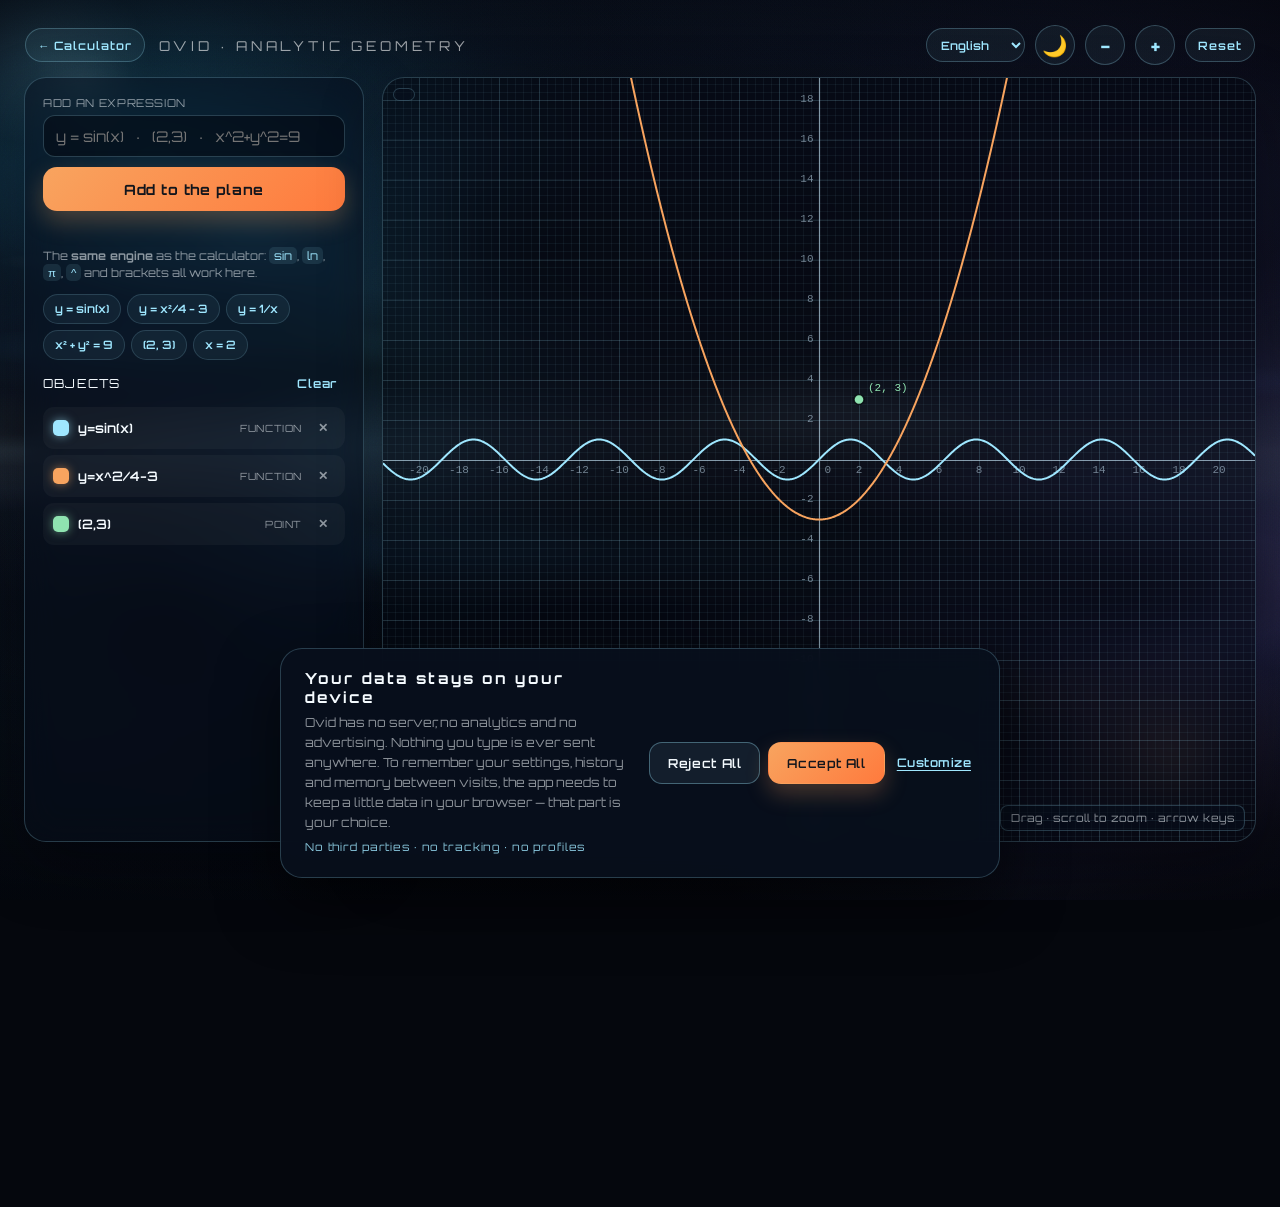
==== commit adaa3288: "Add MIT license, favicon and link preview tags" ====
--- a/geometri.html
+++ b/geometri.html
@@ -11,6 +11,8 @@
     <title data-i18n="geo.pageTitle">Ovid — Analytic Geometry</title>
     <link rel="manifest" href="manifest.json">
     <link rel="stylesheet" href="style.css">
+    <link rel="icon" type="image/png" href="images/icon-192.png">
+    <link rel="apple-touch-icon" href="images/icon-192.png">
 </head>
 <body class="geo-page">
 
